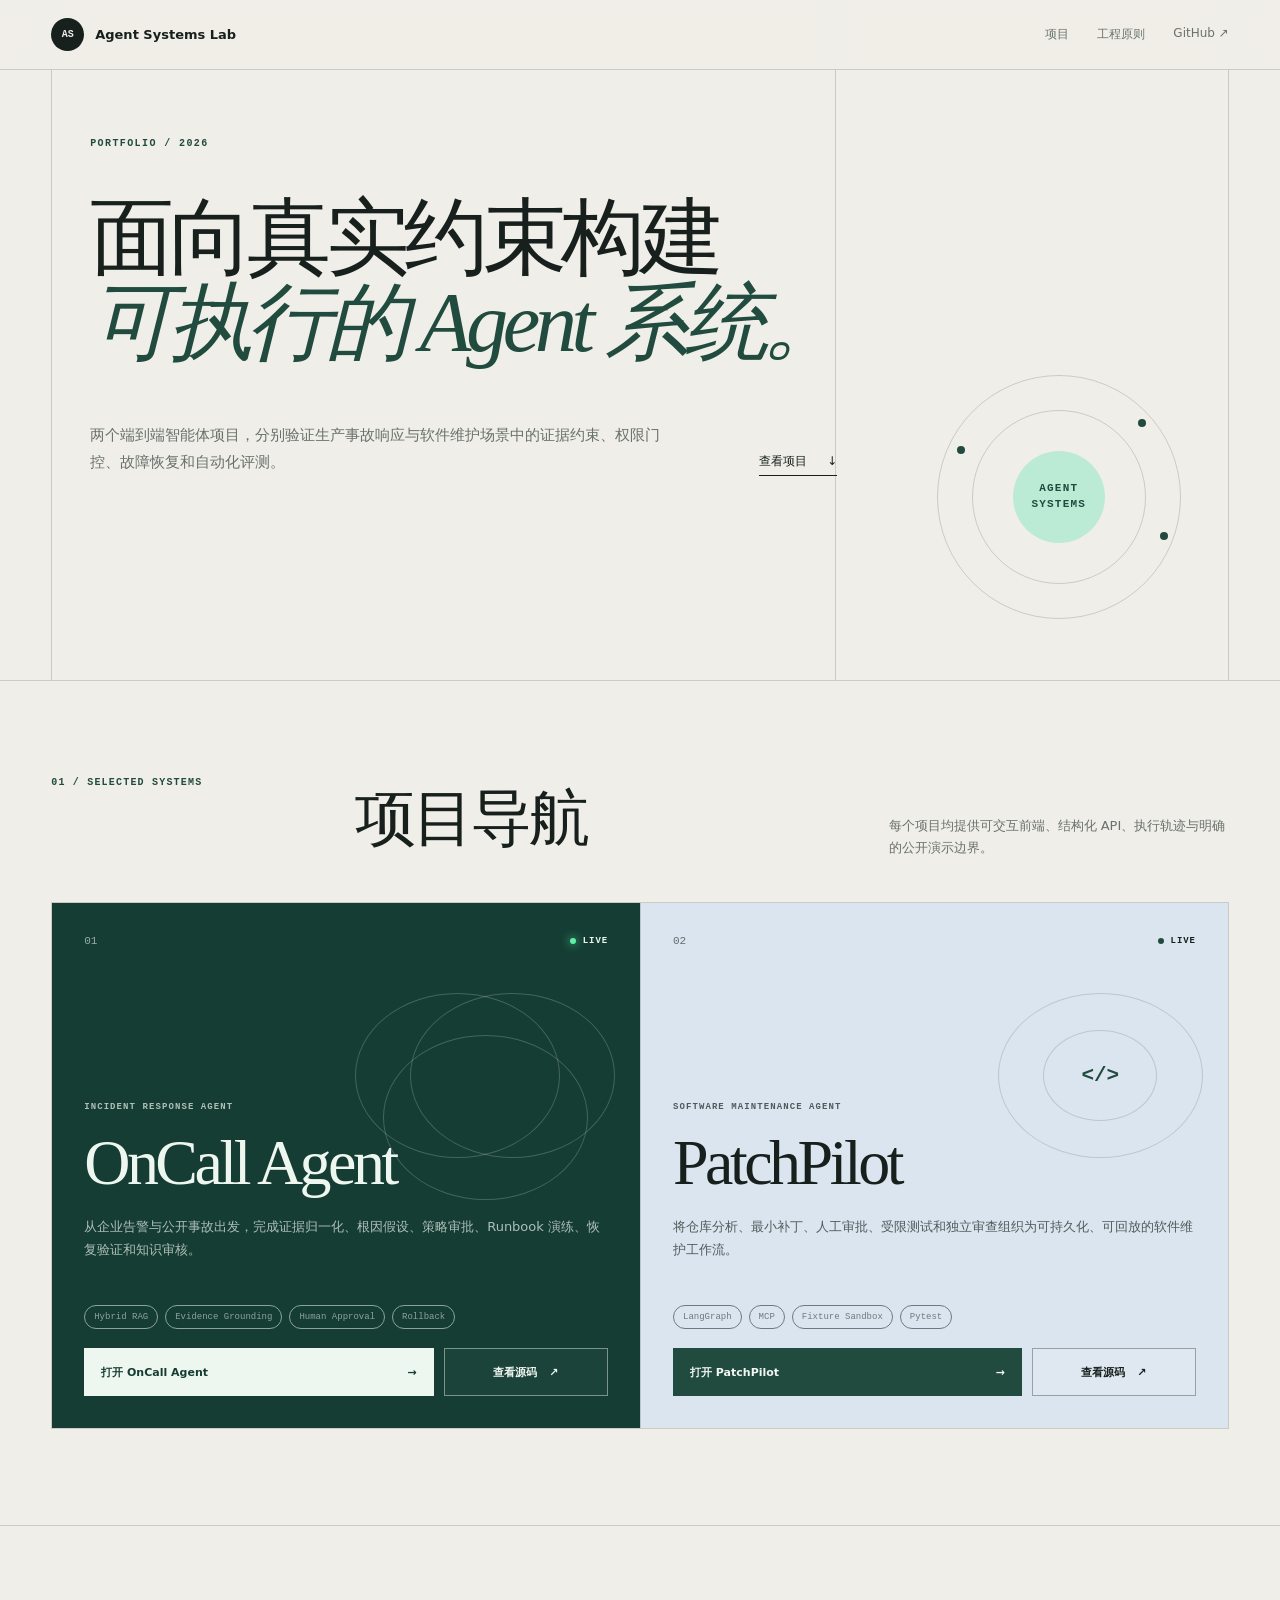
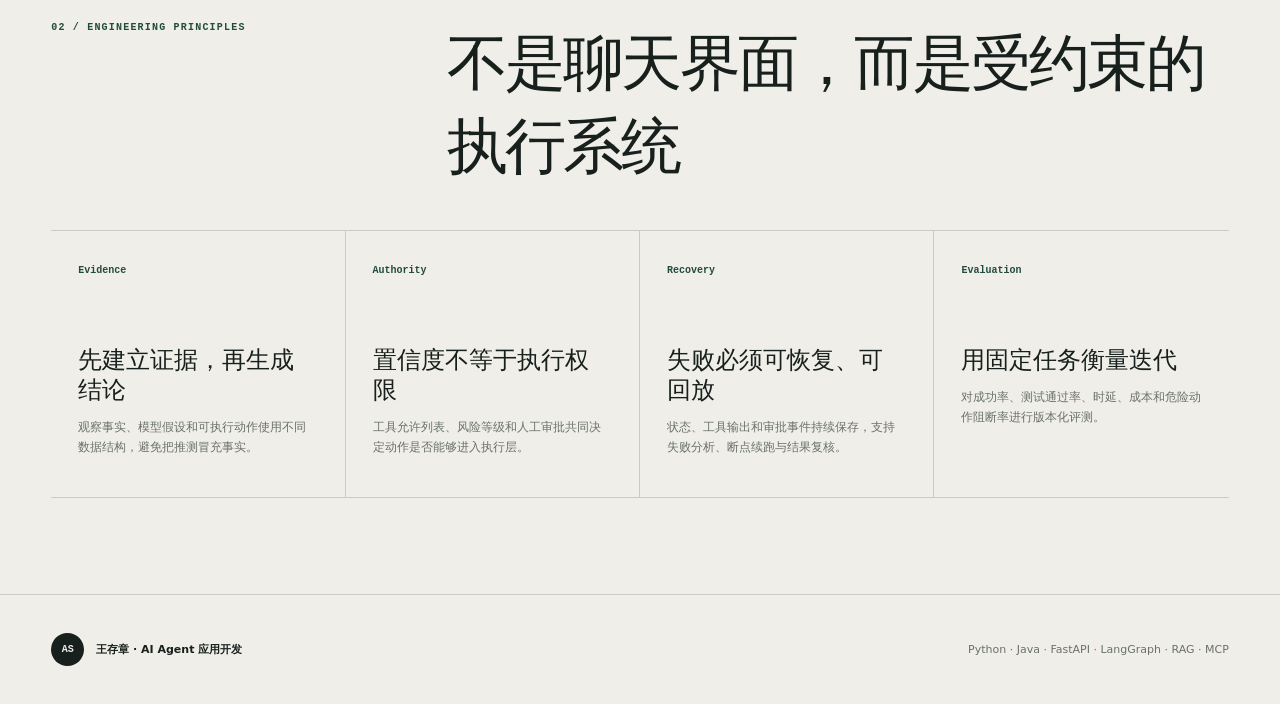
==== index.html @ 778031bb "Strengthen portfolio project actions" ====
<!doctype html>
<html lang="zh-CN">
  <head>
    <meta charset="utf-8" />
    <meta name="viewport" content="width=device-width, initial-scale=1" />
    <meta name="theme-color" content="#f1efe9" />
    <meta name="description" content="Agent Systems Lab：OnCall Agent 与 PatchPilot 的统一项目入口。" />
    <title>Agent Systems Lab｜王存章</title>
    <link rel="icon" href="./favicon.svg" type="image/svg+xml" />
    <link rel="stylesheet" href="./styles.css" />
    <script src="./config.js"></script>
    <script src="./app.js" defer></script>
  </head>
  <body>
    <header>
      <a class="brand" href="#top"><span>AS</span><b>Agent Systems Lab</b></a>
      <nav><a href="#projects">项目</a><a href="#principles">工程原则</a><a data-link="github">GitHub ↗</a></nav>
    </header>

    <main id="top">
      <section class="hero">
        <div class="hero-index">PORTFOLIO / 2026</div>
        <h1>面向真实约束构建<br /><em>可执行的 Agent 系统。</em></h1>
        <div class="hero-bottom">
          <p>两个端到端智能体项目，分别验证生产事故响应与软件维护场景中的证据约束、权限门控、故障恢复和自动化评测。</p>
          <a href="#projects">查看项目 <span>↓</span></a>
        </div>
        <div class="orbit" aria-hidden="true"><i></i><i></i><i></i><span>AGENT<br />SYSTEMS</span></div>
      </section>

      <section class="projects" id="projects">
        <div class="section-head"><span>01 / SELECTED SYSTEMS</span><h2>项目导航</h2><p>每个项目均提供可交互前端、结构化 API、执行轨迹与明确的公开演示边界。</p></div>
        <div class="project-grid">
          <article class="project-card oncall">
            <div class="card-top"><span class="number">01</span><span class="availability"><i></i> LIVE</span></div>
            <div class="project-symbol"><span></span><span></span><span></span></div>
            <div class="card-copy"><small>INCIDENT RESPONSE AGENT</small><h3>OnCall Agent</h3><p>从企业告警与公开事故出发，完成证据归一化、根因假设、策略审批、Runbook 演练、恢复验证和知识审核。</p></div>
            <ul><li>Hybrid RAG</li><li>Evidence Grounding</li><li>Human Approval</li><li>Rollback</li></ul>
            <div class="card-actions"><a class="launch" data-link="oncall">打开 OnCall Agent <span>→</span></a><a class="source-link" data-link="oncallRepo">查看源码 <span>↗</span></a></div>
          </article>

          <article class="project-card patchpilot">
            <div class="card-top"><span class="number">02</span><span class="availability"><i></i> LIVE</span></div>
            <div class="project-symbol code"><span>&lt;/&gt;</span></div>
            <div class="card-copy"><small>SOFTWARE MAINTENANCE AGENT</small><h3>PatchPilot</h3><p>将仓库分析、最小补丁、人工审批、受限测试和独立审查组织为可持久化、可回放的软件维护工作流。</p></div>
            <ul><li>LangGraph</li><li>MCP</li><li>Fixture Sandbox</li><li>Pytest</li></ul>
            <div class="card-actions"><a class="launch" data-link="patchpilot">打开 PatchPilot <span>→</span></a><a class="source-link" data-link="patchpilotRepo">查看源码 <span>↗</span></a></div>
          </article>
        </div>
      </section>

      <section class="principles" id="principles">
        <div class="section-head"><span>02 / ENGINEERING PRINCIPLES</span><h2>不是聊天界面，而是受约束的执行系统</h2></div>
        <div class="principle-grid">
          <article><b>Evidence</b><h3>先建立证据，再生成结论</h3><p>观察事实、模型假设和可执行动作使用不同数据结构，避免把推测冒充事实。</p></article>
          <article><b>Authority</b><h3>置信度不等于执行权限</h3><p>工具允许列表、风险等级和人工审批共同决定动作是否能够进入执行层。</p></article>
          <article><b>Recovery</b><h3>失败必须可恢复、可回放</h3><p>状态、工具输出和审批事件持续保存，支持失败分析、断点续跑与结果复核。</p></article>
          <article><b>Evaluation</b><h3>用固定任务衡量迭代</h3><p>对成功率、测试通过率、时延、成本和危险动作阻断率进行版本化评测。</p></article>
        </div>
      </section>
    </main>

    <footer><div><span class="footer-mark">AS</span><b>王存章 · AI Agent 应用开发</b></div><p>Python · Java · FastAPI · LangGraph · RAG · MCP</p></footer>
  </body>
</html>
---- styles.css ----
:root {
  --paper: #f0eee8;
  --ink: #17201d;
  --muted: #69716d;
  --line: rgba(23, 32, 29, .17);
  --green: #214b3e;
  --mint: #bcebd5;
  --blue: #cadcf6;
  font-family: Inter, ui-sans-serif, system-ui, -apple-system, "Segoe UI", sans-serif;
  color: var(--ink);
  background: var(--paper);
}

* { box-sizing: border-box; }
html { scroll-behavior: smooth; }
body { margin: 0; min-width: 320px; overflow-x: hidden; background: var(--paper); }
a { color: inherit; text-decoration: none; }

header { position: fixed; z-index: 30; top: 0; left: 0; right: 0; height: 70px; display: flex; align-items: center; justify-content: space-between; padding: 0 max(4vw, 24px); border-bottom: 1px solid var(--line); background: rgba(240, 238, 232, .87); backdrop-filter: blur(16px); }
.brand { display: flex; align-items: center; gap: 11px; font-size: 13px; }
.brand > span, .footer-mark { display: grid; place-content: center; width: 33px; height: 33px; border-radius: 50%; background: var(--ink); color: var(--paper); font: 700 10px ui-monospace, monospace; }
nav { display: flex; gap: 28px; color: var(--muted); font-size: 12px; }
nav a:hover { color: var(--ink); }

.hero { position: relative; width: min(1300px, 92vw); min-height: 760px; margin: 0 auto; padding: 170px 0 90px; border-inline: 1px solid var(--line); }
.hero::before { content: ""; position: absolute; inset: 0 33.333% auto 0; height: 100%; border-right: 1px solid var(--line); pointer-events: none; }
.hero-index { position: relative; z-index: 2; padding-left: 38px; color: var(--green); font: 650 10px ui-monospace, monospace; letter-spacing: .14em; }
h1 { position: relative; z-index: 2; max-width: 980px; margin: 62px 0 85px; padding: 0 38px; font-family: Georgia, "Times New Roman", serif; font-size: clamp(55px, 7.8vw, 112px); font-weight: 400; line-height: .98; letter-spacing: -.065em; }
h1 em { color: var(--green); font-style: italic; }
.hero-bottom { position: relative; z-index: 2; width: 66.666%; display: flex; align-items: end; justify-content: space-between; gap: 40px; padding: 0 38px; }
.hero-bottom p { max-width: 590px; margin: 0; color: var(--muted); font-size: 15px; line-height: 1.8; }
.hero-bottom a { white-space: nowrap; padding-bottom: 5px; border-bottom: 1px solid var(--ink); font-size: 12px; }
.hero-bottom a span { margin-left: 16px; }
.orbit { position: absolute; right: 4%; bottom: 9%; width: min(25vw, 290px); aspect-ratio: 1; border: 1px solid var(--line); border-radius: 50%; display: grid; place-content: center; color: var(--green); text-align: center; font: 700 11px/1.4 ui-monospace, monospace; letter-spacing: .11em; }
.orbit::before, .orbit::after { content: ""; position: absolute; border: 1px solid var(--line); border-radius: 50%; }
.orbit::before { inset: 14%; }
.orbit::after { inset: 31%; background: var(--mint); border: 0; }
.orbit span { position: relative; z-index: 2; }
.orbit i { position: absolute; z-index: 3; width: 8px; height: 8px; border-radius: 50%; background: var(--green); }
.orbit i:nth-child(1) { left: 8%; top: 29%; }
.orbit i:nth-child(2) { right: 14%; top: 18%; }
.orbit i:nth-child(3) { right: 5%; bottom: 32%; }

.projects, .principles { padding: 120px max(4vw, 24px); border-top: 1px solid var(--line); }
.section-head { display: grid; grid-template-columns: 1fr 1.3fr .9fr; gap: 40px; align-items: end; max-width: 1400px; margin: 0 auto 55px; }
.section-head.visible { opacity: 1; transform: none; }
.section-head > span { align-self: start; color: var(--green); font: 650 10px ui-monospace, monospace; letter-spacing: .12em; }
.section-head h2 { margin: 0; font-family: Georgia, serif; font-size: clamp(36px, 4.8vw, 66px); font-weight: 400; letter-spacing: -.045em; }
.section-head p { margin: 0; color: var(--muted); font-size: 13px; line-height: 1.75; }
.project-grid { max-width: 1400px; margin: auto; display: grid; grid-template-columns: 1fr 1fr; border: 1px solid var(--line); }
.project-card { position: relative; min-height: 650px; display: flex; flex-direction: column; padding: 32px; overflow: hidden; }
.project-card.visible { opacity: 1; transform: none; }
.project-card + .project-card { border-left: 1px solid var(--line); }
.project-card.oncall { background: #153d33; color: #eef6f0; }
.project-card.patchpilot { background: #dbe5ef; }
.card-top { display: flex; justify-content: space-between; align-items: center; }
.number { font: 11px ui-monospace, monospace; opacity: .6; }
.availability { display: flex; align-items: center; gap: 7px; font: 650 9px ui-monospace, monospace; letter-spacing: .1em; }
.availability i { width: 6px; height: 6px; border-radius: 50%; background: #5ff0a8; box-shadow: 0 0 10px #5ff0a8; }
.patchpilot .availability i { background: var(--green); box-shadow: none; }
.project-symbol { position: absolute; top: 110px; right: 25px; width: 235px; height: 190px; }
.project-symbol > span:not(:only-child) { position: absolute; inset: 0; border: 1px solid rgba(255,255,255,.2); border-radius: 50%; }
.project-symbol > span:nth-child(2) { transform: translateX(-55px); }
.project-symbol > span:nth-child(3) { transform: translate(-27px, 42px); }
.project-symbol.code { display: grid; place-content: center; border: 1px solid rgba(23,32,29,.15); border-radius: 50%; }
.project-symbol.code::after { content: ""; position: absolute; inset: 22%; border: 1px solid rgba(23,32,29,.15); border-radius: 50%; }
.project-symbol.code span { position: relative; z-index: 2; color: var(--green); font: 700 21px ui-monospace, monospace; }
.card-copy { position: relative; z-index: 2; max-width: 520px; margin-top: auto; }
.card-copy small { font: 650 9px ui-monospace, monospace; letter-spacing: .12em; opacity: .7; }
.card-copy h3 { margin: 13px 0 16px; font-family: Georgia, serif; font-size: clamp(42px, 5vw, 68px); font-weight: 400; letter-spacing: -.055em; }
.card-copy p { min-height: 70px; margin: 0; font-size: 13px; line-height: 1.75; opacity: .7; }
.project-card ul { position: relative; z-index: 2; display: flex; flex-wrap: wrap; gap: 7px; padding: 25px 0; margin: 0; list-style: none; }
.project-card li { padding: 6px 9px; border: 1px solid currentColor; border-radius: 20px; font: 9px ui-monospace, monospace; opacity: .55; }
.card-actions { position: relative; z-index: 2; display: grid; grid-template-columns: minmax(0, 1.7fr) minmax(118px, .8fr); gap: 10px; }
.card-actions a { min-height: 48px; display: flex; align-items: center; justify-content: center; gap: 12px; padding: 0 16px; border: 1px solid currentColor; font-size: 11px; font-weight: 700; cursor: pointer; transition: transform .18s ease, background-color .18s ease, border-color .18s ease; }
.card-actions a:hover { transform: translateY(-2px); }
.card-actions .launch { justify-content: space-between; }
.oncall .card-actions .launch { color: #153d33; border-color: #eef6f0; background: #eef6f0; }
.oncall .card-actions .source-link { color: #eef6f0; border-color: rgba(238, 246, 240, .45); background: rgba(255, 255, 255, .03); }
.patchpilot .card-actions .launch { color: #f3f7f4; border-color: var(--green); background: var(--green); }
.patchpilot .card-actions .source-link { color: var(--ink); border-color: rgba(23, 32, 29, .36); background: rgba(255, 255, 255, .12); }
.card-actions a.disabled { cursor: not-allowed; opacity: .38; pointer-events: none; }

.principles { padding-bottom: 150px; }
.principles .section-head { grid-template-columns: 1fr 2.2fr; }
.principle-grid { max-width: 1400px; margin: auto; display: grid; grid-template-columns: repeat(4, 1fr); border-block: 1px solid var(--line); }
.principle-grid article { min-height: 310px; padding: 27px; border-right: 1px solid var(--line); }
.principle-grid article.visible { opacity: 1; transform: none; }
.principle-grid article:last-child { border: 0; }
.principle-grid b { color: var(--green); font: 650 10px ui-monospace, monospace; }
.principle-grid h3 { margin: 105px 0 12px; font-family: Georgia, serif; font-size: 24px; font-weight: 400; line-height: 1.25; }
.principle-grid p { color: var(--muted); font-size: 12px; line-height: 1.7; }
footer { min-height: 110px; display: flex; align-items: center; justify-content: space-between; padding: 0 max(4vw, 24px); border-top: 1px solid var(--line); color: var(--muted); font-size: 11px; }
footer > div { display: flex; align-items: center; gap: 12px; color: var(--ink); }

@media (max-width: 900px) {
  .hero { min-height: 700px; }
  .hero::before { right: 0; }
  .hero-bottom { width: 70%; }
  .orbit { opacity: .7; }
  .section-head { grid-template-columns: 1fr; align-items: start; }
  .project-grid { grid-template-columns: 1fr; }
  .project-card + .project-card { border-left: 0; border-top: 1px solid var(--line); }
  .principles .section-head { grid-template-columns: 1fr; }
  .principle-grid { grid-template-columns: 1fr 1fr; }
  .principle-grid article:nth-child(2) { border-right: 0; }
}

@media (max-width: 560px) {
  header { padding-inline: 16px; }
  nav a:not(:last-child) { display: none; }
  .hero { width: 94vw; min-height: 720px; padding-top: 135px; }
  .hero-index, h1 { padding-inline: 18px; }
  h1 { margin-top: 45px; font-size: 52px; }
  .hero-bottom { width: 100%; padding-inline: 18px; flex-direction: column; align-items: start; }
  .orbit { right: 0; bottom: 3%; width: 160px; opacity: .45; }
  .projects, .principles { padding: 80px 16px; }
  .project-card { min-height: 610px; padding: 24px; }
  .project-symbol { width: 170px; height: 140px; top: 100px; }
  .principle-grid { grid-template-columns: 1fr; }
  .principle-grid article { min-height: 230px; border-right: 0; border-bottom: 1px solid var(--line); }
  .principle-grid h3 { margin-top: 55px; }
  footer { align-items: start; gap: 20px; flex-direction: column; justify-content: center; }
}

/* Layout refinement: keep the editorial character while reducing oversized
   empty zones and making the two projects scannable within one viewport. */
.hero {
  min-height: 680px;
  padding-block: 138px 68px;
}
h1 {
  max-width: 1080px;
  margin-block: 46px 56px;
  font-size: clamp(54px, 6.6vw, 96px);
  line-height: 1.01;
}
.hero-bottom { width: 70%; }
.orbit { width: min(21vw, 244px); }
.projects,
.principles { padding-block: 96px; }
.section-head { grid-template-columns: .72fr 1.35fr .93fr; margin-bottom: 42px; }
.project-card { min-height: 525px; }
.project-card ul { padding-block: 19px; }
.project-symbol { top: 90px; width: 205px; height: 165px; }
.principle-grid article { min-height: 260px; }
.principle-grid h3 { margin-top: 68px; }

@media (max-width: 900px) {
  .section-head { grid-template-columns: 1fr; gap: 18px; }
  .section-head p { max-width: 620px; }
}

@media (max-width: 560px) {
  .hero { min-height: 630px; padding-block: 118px 54px; }
  h1 { margin-block: 34px 42px; font-size: 46px; line-height: 1.04; }
  .hero-bottom { gap: 22px; }
  .orbit { width: 132px; }
  .projects,
  .principles { padding-block: 64px; }
  .section-head { margin-bottom: 30px; }
  .project-card { min-height: 500px; }
  .project-symbol { top: 76px; width: 150px; height: 122px; }
  .card-actions { grid-template-columns: 1fr; }
  .card-actions a { width: 100%; min-height: 46px; }
  .principle-grid article { min-height: 205px; }
  .principle-grid h3 { margin-top: 38px; }
}
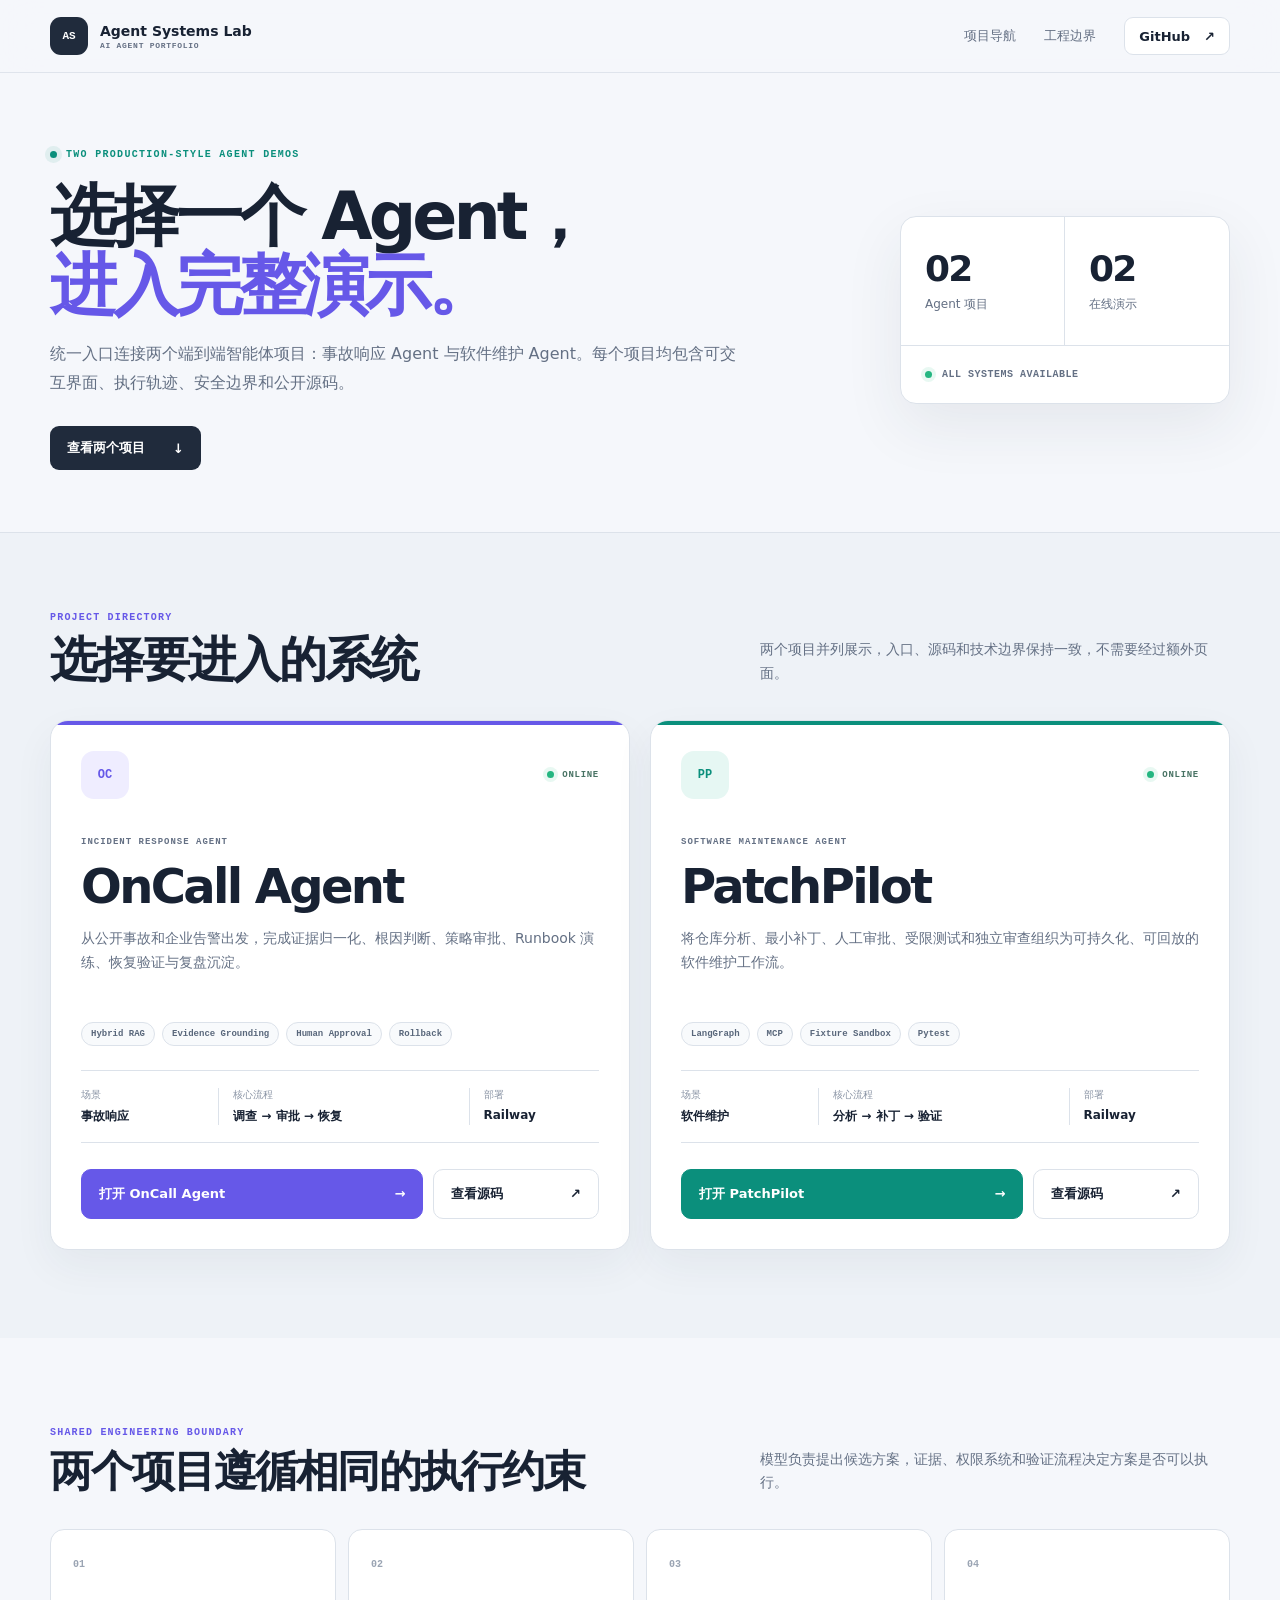
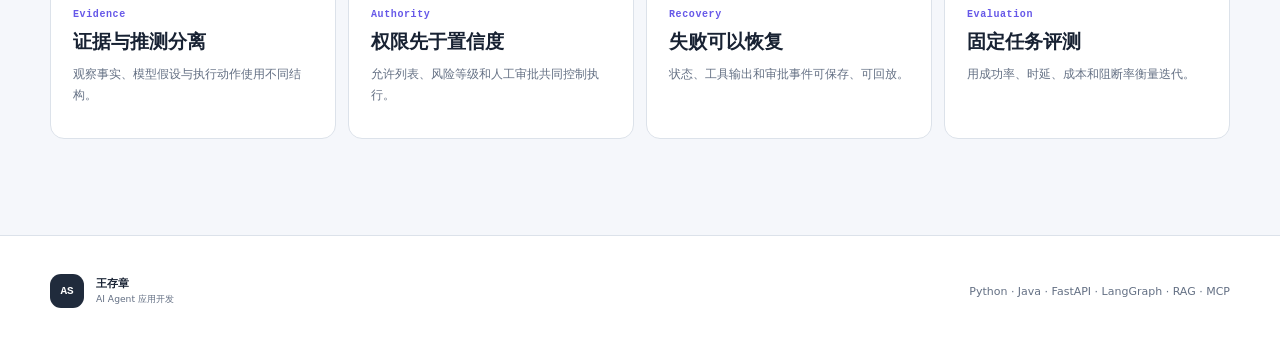
==== commit 628a610b: "Redesign portfolio as unified Agent directory" ====
--- a/index.html
+++ b/index.html
@@ -3,63 +3,120 @@
   <head>
     <meta charset="utf-8" />
     <meta name="viewport" content="width=device-width, initial-scale=1" />
-    <meta name="theme-color" content="#f1efe9" />
+    <meta name="theme-color" content="#f5f7fb" />
     <meta name="description" content="Agent Systems Lab：OnCall Agent 与 PatchPilot 的统一项目入口。" />
     <title>Agent Systems Lab｜王存章</title>
     <link rel="icon" href="./favicon.svg" type="image/svg+xml" />
-    <link rel="stylesheet" href="./styles.css" />
+    <link rel="stylesheet" href="./styles.css?v=4" />
     <script src="./config.js"></script>
     <script src="./app.js" defer></script>
   </head>
   <body>
-    <header>
-      <a class="brand" href="#top"><span>AS</span><b>Agent Systems Lab</b></a>
-      <nav><a href="#projects">项目</a><a href="#principles">工程原则</a><a data-link="github">GitHub ↗</a></nav>
+    <header class="site-header">
+      <div class="page-shell nav-shell">
+        <a class="brand" href="#top"><span>AS</span><div><b>Agent Systems Lab</b><small>AI AGENT PORTFOLIO</small></div></a>
+        <nav><a href="#projects">项目导航</a><a href="#principles">工程边界</a><a class="github-link" data-link="github">GitHub <span>↗</span></a></nav>
+      </div>
     </header>
 
     <main id="top">
-      <section class="hero">
-        <div class="hero-index">PORTFOLIO / 2026</div>
-        <h1>面向真实约束构建<br /><em>可执行的 Agent 系统。</em></h1>
-        <div class="hero-bottom">
-          <p>两个端到端智能体项目，分别验证生产事故响应与软件维护场景中的证据约束、权限门控、故障恢复和自动化评测。</p>
-          <a href="#projects">查看项目 <span>↓</span></a>
+      <section class="hero page-shell">
+        <div class="hero-copy">
+          <div class="eyebrow"><i></i> TWO PRODUCTION-STYLE AGENT DEMOS</div>
+          <h1>选择一个 Agent，<br /><em>进入完整演示。</em></h1>
+          <p>统一入口连接两个端到端智能体项目：事故响应 Agent 与软件维护 Agent。每个项目均包含可交互界面、执行轨迹、安全边界和公开源码。</p>
+          <a class="hero-link" href="#projects">查看两个项目 <span>↓</span></a>
         </div>
-        <div class="orbit" aria-hidden="true"><i></i><i></i><i></i><span>AGENT<br />SYSTEMS</span></div>
+        <aside class="hero-summary" aria-label="项目概览">
+          <div><strong>02</strong><span>Agent 项目</span></div>
+          <div><strong>02</strong><span>在线演示</span></div>
+          <div class="summary-wide"><i></i><span>All systems available</span></div>
+        </aside>
       </section>
 
       <section class="projects" id="projects">
-        <div class="section-head"><span>01 / SELECTED SYSTEMS</span><h2>项目导航</h2><p>每个项目均提供可交互前端、结构化 API、执行轨迹与明确的公开演示边界。</p></div>
-        <div class="project-grid">
-          <article class="project-card oncall">
-            <div class="card-top"><span class="number">01</span><span class="availability"><i></i> LIVE</span></div>
-            <div class="project-symbol"><span></span><span></span><span></span></div>
-            <div class="card-copy"><small>INCIDENT RESPONSE AGENT</small><h3>OnCall Agent</h3><p>从企业告警与公开事故出发，完成证据归一化、根因假设、策略审批、Runbook 演练、恢复验证和知识审核。</p></div>
-            <ul><li>Hybrid RAG</li><li>Evidence Grounding</li><li>Human Approval</li><li>Rollback</li></ul>
-            <div class="card-actions"><a class="launch" data-link="oncall">打开 OnCall Agent <span>→</span></a><a class="source-link" data-link="oncallRepo">查看源码 <span>↗</span></a></div>
-          </article>
+        <div class="page-shell">
+          <div class="section-head">
+            <div><span>PROJECT DIRECTORY</span><h2>选择要进入的系统</h2></div>
+            <p>两个项目并列展示，入口、源码和技术边界保持一致，不需要经过额外页面。</p>
+          </div>
 
-          <article class="project-card patchpilot">
-            <div class="card-top"><span class="number">02</span><span class="availability"><i></i> LIVE</span></div>
-            <div class="project-symbol code"><span>&lt;/&gt;</span></div>
-            <div class="card-copy"><small>SOFTWARE MAINTENANCE AGENT</small><h3>PatchPilot</h3><p>将仓库分析、最小补丁、人工审批、受限测试和独立审查组织为可持久化、可回放的软件维护工作流。</p></div>
-            <ul><li>LangGraph</li><li>MCP</li><li>Fixture Sandbox</li><li>Pytest</li></ul>
-            <div class="card-actions"><a class="launch" data-link="patchpilot">打开 PatchPilot <span>→</span></a><a class="source-link" data-link="patchpilotRepo">查看源码 <span>↗</span></a></div>
-          </article>
+          <div class="project-grid">
+            <article class="project-card oncall">
+              <div class="card-accent"></div>
+              <div class="card-top">
+                <span class="project-icon">OC</span>
+                <span class="availability"><i></i> ONLINE</span>
+              </div>
+              <div class="card-copy">
+                <small>INCIDENT RESPONSE AGENT</small>
+                <h3>OnCall Agent</h3>
+                <p>从公开事故和企业告警出发，完成证据归一化、根因判断、策略审批、Runbook 演练、恢复验证与复盘沉淀。</p>
+              </div>
+              <div class="capability-list">
+                <span>Hybrid RAG</span><span>Evidence Grounding</span><span>Human Approval</span><span>Rollback</span>
+              </div>
+              <dl class="project-facts">
+                <div><dt>场景</dt><dd>事故响应</dd></div>
+                <div><dt>核心流程</dt><dd>调查 → 审批 → 恢复</dd></div>
+                <div><dt>部署</dt><dd>Railway</dd></div>
+              </dl>
+              <div class="card-actions">
+                <a class="launch" data-link="oncall"><span>打开 OnCall Agent</span><b>→</b></a>
+                <a class="source-link" data-link="oncallRepo"><span>查看源码</span><b>↗</b></a>
+              </div>
+            </article>
+
+            <article class="project-card patchpilot">
+              <div class="card-accent"></div>
+              <div class="card-top">
+                <span class="project-icon">PP</span>
+                <span class="availability"><i></i> ONLINE</span>
+              </div>
+              <div class="card-copy">
+                <small>SOFTWARE MAINTENANCE AGENT</small>
+                <h3>PatchPilot</h3>
+                <p>将仓库分析、最小补丁、人工审批、受限测试和独立审查组织为可持久化、可回放的软件维护工作流。</p>
+              </div>
+              <div class="capability-list">
+                <span>LangGraph</span><span>MCP</span><span>Fixture Sandbox</span><span>Pytest</span>
+              </div>
+              <dl class="project-facts">
+                <div><dt>场景</dt><dd>软件维护</dd></div>
+                <div><dt>核心流程</dt><dd>分析 → 补丁 → 验证</dd></div>
+                <div><dt>部署</dt><dd>Railway</dd></div>
+              </dl>
+              <div class="card-actions">
+                <a class="launch" data-link="patchpilot"><span>打开 PatchPilot</span><b>→</b></a>
+                <a class="source-link" data-link="patchpilotRepo"><span>查看源码</span><b>↗</b></a>
+              </div>
+            </article>
+          </div>
         </div>
       </section>
 
       <section class="principles" id="principles">
-        <div class="section-head"><span>02 / ENGINEERING PRINCIPLES</span><h2>不是聊天界面，而是受约束的执行系统</h2></div>
-        <div class="principle-grid">
-          <article><b>Evidence</b><h3>先建立证据，再生成结论</h3><p>观察事实、模型假设和可执行动作使用不同数据结构，避免把推测冒充事实。</p></article>
-          <article><b>Authority</b><h3>置信度不等于执行权限</h3><p>工具允许列表、风险等级和人工审批共同决定动作是否能够进入执行层。</p></article>
-          <article><b>Recovery</b><h3>失败必须可恢复、可回放</h3><p>状态、工具输出和审批事件持续保存，支持失败分析、断点续跑与结果复核。</p></article>
-          <article><b>Evaluation</b><h3>用固定任务衡量迭代</h3><p>对成功率、测试通过率、时延、成本和危险动作阻断率进行版本化评测。</p></article>
+        <div class="page-shell">
+          <div class="section-head compact">
+            <div><span>SHARED ENGINEERING BOUNDARY</span><h2>两个项目遵循相同的执行约束</h2></div>
+            <p>模型负责提出候选方案，证据、权限系统和验证流程决定方案是否可以执行。</p>
+          </div>
+          <div class="principle-grid">
+            <article><span>01</span><b>Evidence</b><h3>证据与推测分离</h3><p>观察事实、模型假设与执行动作使用不同结构。</p></article>
+            <article><span>02</span><b>Authority</b><h3>权限先于置信度</h3><p>允许列表、风险等级和人工审批共同控制执行。</p></article>
+            <article><span>03</span><b>Recovery</b><h3>失败可以恢复</h3><p>状态、工具输出和审批事件可保存、可回放。</p></article>
+            <article><span>04</span><b>Evaluation</b><h3>固定任务评测</h3><p>用成功率、时延、成本和阻断率衡量迭代。</p></article>
+          </div>
         </div>
       </section>
     </main>
 
-    <footer><div><span class="footer-mark">AS</span><b>王存章 · AI Agent 应用开发</b></div><p>Python · Java · FastAPI · LangGraph · RAG · MCP</p></footer>
+    <footer>
+      <div class="page-shell footer-inner">
+        <div class="footer-brand"><span>AS</span><p><b>王存章</b><small>AI Agent 应用开发</small></p></div>
+        <p>Python · Java · FastAPI · LangGraph · RAG · MCP</p>
+      </div>
+    </footer>
   </body>
 </html>
+
--- a/styles.css
+++ b/styles.css
@@ -1,168 +1,145 @@
 :root {
-  --paper: #f0eee8;
-  --ink: #17201d;
-  --muted: #69716d;
-  --line: rgba(23, 32, 29, .17);
-  --green: #214b3e;
-  --mint: #bcebd5;
-  --blue: #cadcf6;
-  font-family: Inter, ui-sans-serif, system-ui, -apple-system, "Segoe UI", sans-serif;
+  --bg: #f5f7fb;
+  --surface: #ffffff;
+  --surface-soft: #eef2f7;
+  --ink: #182233;
+  --muted: #647084;
+  --line: #dce2ea;
+  --dark: #202b3c;
+  --oncall: #6658e8;
+  --oncall-soft: #efedff;
+  --patch: #0b8f7c;
+  --patch-soft: #e6f7f3;
+  font-family: Inter, ui-sans-serif, system-ui, -apple-system, "Segoe UI", "PingFang SC", "Microsoft YaHei", sans-serif;
   color: var(--ink);
-  background: var(--paper);
+  background: var(--bg);
 }
 
 * { box-sizing: border-box; }
 html { scroll-behavior: smooth; }
-body { margin: 0; min-width: 320px; overflow-x: hidden; background: var(--paper); }
+body { min-width: 320px; margin: 0; overflow-x: hidden; background: var(--bg); }
 a { color: inherit; text-decoration: none; }
+.page-shell { width: min(1180px, calc(100% - 48px)); margin-inline: auto; }
 
-header { position: fixed; z-index: 30; top: 0; left: 0; right: 0; height: 70px; display: flex; align-items: center; justify-content: space-between; padding: 0 max(4vw, 24px); border-bottom: 1px solid var(--line); background: rgba(240, 238, 232, .87); backdrop-filter: blur(16px); }
-.brand { display: flex; align-items: center; gap: 11px; font-size: 13px; }
-.brand > span, .footer-mark { display: grid; place-content: center; width: 33px; height: 33px; border-radius: 50%; background: var(--ink); color: var(--paper); font: 700 10px ui-monospace, monospace; }
-nav { display: flex; gap: 28px; color: var(--muted); font-size: 12px; }
+.site-header { position: sticky; z-index: 30; top: 0; border-bottom: 1px solid rgba(220, 226, 234, .9); background: rgba(245, 247, 251, .9); backdrop-filter: blur(18px); }
+.nav-shell { min-height: 72px; display: flex; align-items: center; justify-content: space-between; gap: 30px; }
+.brand { display: flex; align-items: center; gap: 12px; }
+.brand > span, .footer-brand > span { width: 38px; height: 38px; display: grid; place-items: center; border-radius: 11px; color: white; background: var(--dark); font: 750 11px ui-monospace, monospace; }
+.brand div { display: grid; gap: 2px; }
+.brand b { font-size: 14px; }
+.brand small { color: var(--muted); font: 650 8px ui-monospace, monospace; letter-spacing: .09em; }
+nav { display: flex; align-items: center; gap: 28px; color: var(--muted); font-size: 13px; }
 nav a:hover { color: var(--ink); }
+.github-link { min-height: 38px; display: flex; align-items: center; gap: 14px; padding: 0 14px; border: 1px solid var(--line); border-radius: 9px; color: var(--ink); background: var(--surface); font-weight: 700; }
 
-.hero { position: relative; width: min(1300px, 92vw); min-height: 760px; margin: 0 auto; padding: 170px 0 90px; border-inline: 1px solid var(--line); }
-.hero::before { content: ""; position: absolute; inset: 0 33.333% auto 0; height: 100%; border-right: 1px solid var(--line); pointer-events: none; }
-.hero-index { position: relative; z-index: 2; padding-left: 38px; color: var(--green); font: 650 10px ui-monospace, monospace; letter-spacing: .14em; }
-h1 { position: relative; z-index: 2; max-width: 980px; margin: 62px 0 85px; padding: 0 38px; font-family: Georgia, "Times New Roman", serif; font-size: clamp(55px, 7.8vw, 112px); font-weight: 400; line-height: .98; letter-spacing: -.065em; }
-h1 em { color: var(--green); font-style: italic; }
-.hero-bottom { position: relative; z-index: 2; width: 66.666%; display: flex; align-items: end; justify-content: space-between; gap: 40px; padding: 0 38px; }
-.hero-bottom p { max-width: 590px; margin: 0; color: var(--muted); font-size: 15px; line-height: 1.8; }
-.hero-bottom a { white-space: nowrap; padding-bottom: 5px; border-bottom: 1px solid var(--ink); font-size: 12px; }
-.hero-bottom a span { margin-left: 16px; }
-.orbit { position: absolute; right: 4%; bottom: 9%; width: min(25vw, 290px); aspect-ratio: 1; border: 1px solid var(--line); border-radius: 50%; display: grid; place-content: center; color: var(--green); text-align: center; font: 700 11px/1.4 ui-monospace, monospace; letter-spacing: .11em; }
-.orbit::before, .orbit::after { content: ""; position: absolute; border: 1px solid var(--line); border-radius: 50%; }
-.orbit::before { inset: 14%; }
-.orbit::after { inset: 31%; background: var(--mint); border: 0; }
-.orbit span { position: relative; z-index: 2; }
-.orbit i { position: absolute; z-index: 3; width: 8px; height: 8px; border-radius: 50%; background: var(--green); }
-.orbit i:nth-child(1) { left: 8%; top: 29%; }
-.orbit i:nth-child(2) { right: 14%; top: 18%; }
-.orbit i:nth-child(3) { right: 5%; bottom: 32%; }
+.hero { min-height: 430px; display: grid; grid-template-columns: minmax(0, 1fr) 330px; gap: 80px; align-items: center; padding-block: 76px 62px; }
+.eyebrow { display: flex; align-items: center; gap: 9px; color: var(--patch); font: 750 10px ui-monospace, monospace; letter-spacing: .13em; }
+.eyebrow i { width: 7px; height: 7px; border-radius: 50%; background: var(--patch); box-shadow: 0 0 0 5px rgba(11, 143, 124, .09); }
+h1 { max-width: 760px; margin: 22px 0 20px; font-size: clamp(48px, 5.2vw, 72px); line-height: 1.04; letter-spacing: -.06em; }
+h1 em { color: var(--oncall); font-style: normal; }
+.hero-copy > p { max-width: 700px; margin: 0; color: var(--muted); font-size: 16px; line-height: 1.8; }
+.hero-link { width: fit-content; min-height: 44px; display: flex; align-items: center; gap: 28px; margin-top: 28px; padding: 0 17px; border-radius: 9px; color: white; background: var(--dark); font-size: 13px; font-weight: 750; }
+.hero-summary { display: grid; grid-template-columns: 1fr 1fr; overflow: hidden; border: 1px solid var(--line); border-radius: 16px; background: var(--surface); box-shadow: 0 22px 60px rgba(35, 49, 68, .08); }
+.hero-summary > div { min-height: 128px; display: flex; flex-direction: column; justify-content: center; padding: 24px; border-right: 1px solid var(--line); }
+.hero-summary > div:nth-child(2) { border-right: 0; }
+.hero-summary strong { font-size: 36px; letter-spacing: -.05em; }
+.hero-summary span { margin-top: 7px; color: var(--muted); font-size: 12px; }
+.hero-summary .summary-wide { min-height: 58px; grid-column: 1 / -1; flex-direction: row; align-items: center; justify-content: flex-start; gap: 10px; padding-block: 0; border-top: 1px solid var(--line); border-right: 0; }
+.summary-wide i, .availability i { width: 7px; height: 7px; border-radius: 50%; background: #25b681; box-shadow: 0 0 0 4px rgba(37, 182, 129, .1); }
+.summary-wide span { margin: 0; font: 650 10px ui-monospace, monospace; text-transform: uppercase; letter-spacing: .05em; }
 
-.projects, .principles { padding: 120px max(4vw, 24px); border-top: 1px solid var(--line); }
-.section-head { display: grid; grid-template-columns: 1fr 1.3fr .9fr; gap: 40px; align-items: end; max-width: 1400px; margin: 0 auto 55px; }
-.section-head.visible { opacity: 1; transform: none; }
-.section-head > span { align-self: start; color: var(--green); font: 650 10px ui-monospace, monospace; letter-spacing: .12em; }
-.section-head h2 { margin: 0; font-family: Georgia, serif; font-size: clamp(36px, 4.8vw, 66px); font-weight: 400; letter-spacing: -.045em; }
-.section-head p { margin: 0; color: var(--muted); font-size: 13px; line-height: 1.75; }
-.project-grid { max-width: 1400px; margin: auto; display: grid; grid-template-columns: 1fr 1fr; border: 1px solid var(--line); }
-.project-card { position: relative; min-height: 650px; display: flex; flex-direction: column; padding: 32px; overflow: hidden; }
-.project-card.visible { opacity: 1; transform: none; }
-.project-card + .project-card { border-left: 1px solid var(--line); }
-.project-card.oncall { background: #153d33; color: #eef6f0; }
-.project-card.patchpilot { background: #dbe5ef; }
-.card-top { display: flex; justify-content: space-between; align-items: center; }
-.number { font: 11px ui-monospace, monospace; opacity: .6; }
-.availability { display: flex; align-items: center; gap: 7px; font: 650 9px ui-monospace, monospace; letter-spacing: .1em; }
-.availability i { width: 6px; height: 6px; border-radius: 50%; background: #5ff0a8; box-shadow: 0 0 10px #5ff0a8; }
-.patchpilot .availability i { background: var(--green); box-shadow: none; }
-.project-symbol { position: absolute; top: 110px; right: 25px; width: 235px; height: 190px; }
-.project-symbol > span:not(:only-child) { position: absolute; inset: 0; border: 1px solid rgba(255,255,255,.2); border-radius: 50%; }
-.project-symbol > span:nth-child(2) { transform: translateX(-55px); }
-.project-symbol > span:nth-child(3) { transform: translate(-27px, 42px); }
-.project-symbol.code { display: grid; place-content: center; border: 1px solid rgba(23,32,29,.15); border-radius: 50%; }
-.project-symbol.code::after { content: ""; position: absolute; inset: 22%; border: 1px solid rgba(23,32,29,.15); border-radius: 50%; }
-.project-symbol.code span { position: relative; z-index: 2; color: var(--green); font: 700 21px ui-monospace, monospace; }
-.card-copy { position: relative; z-index: 2; max-width: 520px; margin-top: auto; }
-.card-copy small { font: 650 9px ui-monospace, monospace; letter-spacing: .12em; opacity: .7; }
-.card-copy h3 { margin: 13px 0 16px; font-family: Georgia, serif; font-size: clamp(42px, 5vw, 68px); font-weight: 400; letter-spacing: -.055em; }
-.card-copy p { min-height: 70px; margin: 0; font-size: 13px; line-height: 1.75; opacity: .7; }
-.project-card ul { position: relative; z-index: 2; display: flex; flex-wrap: wrap; gap: 7px; padding: 25px 0; margin: 0; list-style: none; }
-.project-card li { padding: 6px 9px; border: 1px solid currentColor; border-radius: 20px; font: 9px ui-monospace, monospace; opacity: .55; }
-.card-actions { position: relative; z-index: 2; display: grid; grid-template-columns: minmax(0, 1.7fr) minmax(118px, .8fr); gap: 10px; }
-.card-actions a { min-height: 48px; display: flex; align-items: center; justify-content: center; gap: 12px; padding: 0 16px; border: 1px solid currentColor; font-size: 11px; font-weight: 700; cursor: pointer; transition: transform .18s ease, background-color .18s ease, border-color .18s ease; }
-.card-actions a:hover { transform: translateY(-2px); }
-.card-actions .launch { justify-content: space-between; }
-.oncall .card-actions .launch { color: #153d33; border-color: #eef6f0; background: #eef6f0; }
-.oncall .card-actions .source-link { color: #eef6f0; border-color: rgba(238, 246, 240, .45); background: rgba(255, 255, 255, .03); }
-.patchpilot .card-actions .launch { color: #f3f7f4; border-color: var(--green); background: var(--green); }
-.patchpilot .card-actions .source-link { color: var(--ink); border-color: rgba(23, 32, 29, .36); background: rgba(255, 255, 255, .12); }
-.card-actions a.disabled { cursor: not-allowed; opacity: .38; pointer-events: none; }
+.projects { padding-block: 72px 88px; border-top: 1px solid var(--line); background: var(--surface-soft); }
+.section-head { display: flex; align-items: end; justify-content: space-between; gap: 60px; margin-bottom: 34px; }
+.section-head > div > span { color: var(--oncall); font: 750 10px ui-monospace, monospace; letter-spacing: .12em; }
+.section-head h2 { margin: 9px 0 0; font-size: clamp(32px, 3.8vw, 48px); line-height: 1.1; letter-spacing: -.045em; }
+.section-head > p { max-width: 470px; margin: 0; color: var(--muted); font-size: 14px; line-height: 1.7; }
 
-.principles { padding-bottom: 150px; }
-.principles .section-head { grid-template-columns: 1fr 2.2fr; }
-.principle-grid { max-width: 1400px; margin: auto; display: grid; grid-template-columns: repeat(4, 1fr); border-block: 1px solid var(--line); }
-.principle-grid article { min-height: 310px; padding: 27px; border-right: 1px solid var(--line); }
-.principle-grid article.visible { opacity: 1; transform: none; }
-.principle-grid article:last-child { border: 0; }
-.principle-grid b { color: var(--green); font: 650 10px ui-monospace, monospace; }
-.principle-grid h3 { margin: 105px 0 12px; font-family: Georgia, serif; font-size: 24px; font-weight: 400; line-height: 1.25; }
-.principle-grid p { color: var(--muted); font-size: 12px; line-height: 1.7; }
-footer { min-height: 110px; display: flex; align-items: center; justify-content: space-between; padding: 0 max(4vw, 24px); border-top: 1px solid var(--line); color: var(--muted); font-size: 11px; }
-footer > div { display: flex; align-items: center; gap: 12px; color: var(--ink); }
+.project-grid { display: grid; grid-template-columns: repeat(2, minmax(0, 1fr)); gap: 20px; }
+.project-card { position: relative; min-width: 0; min-height: 530px; display: flex; flex-direction: column; padding: 30px; overflow: hidden; border: 1px solid var(--line); border-radius: 18px; background: var(--surface); box-shadow: 0 16px 42px rgba(35, 49, 68, .055); }
+.card-accent { position: absolute; top: 0; left: 0; right: 0; height: 4px; background: var(--oncall); }
+.patchpilot .card-accent { background: var(--patch); }
+.card-top { display: flex; align-items: center; justify-content: space-between; }
+.project-icon { width: 48px; height: 48px; display: grid; place-items: center; border-radius: 13px; color: var(--oncall); background: var(--oncall-soft); font: 800 12px ui-monospace, monospace; }
+.patchpilot .project-icon { color: var(--patch); background: var(--patch-soft); }
+.availability { display: flex; align-items: center; gap: 8px; color: #477263; font: 700 9px ui-monospace, monospace; letter-spacing: .08em; }
+.card-copy { margin-top: 30px; }
+.card-copy small { color: var(--muted); font: 700 9px ui-monospace, monospace; letter-spacing: .11em; }
+.card-copy h3 { margin: 10px 0 12px; font-size: clamp(34px, 4vw, 48px); letter-spacing: -.055em; }
+.card-copy p { min-height: 76px; margin: 0; color: var(--muted); font-size: 14px; line-height: 1.75; }
+.capability-list { display: flex; flex-wrap: wrap; gap: 7px; margin-top: 20px; }
+.capability-list span { padding: 6px 9px; border: 1px solid var(--line); border-radius: 999px; color: #59677b; background: #f8fafc; font: 650 9px ui-monospace, monospace; }
+.project-facts { display: grid; grid-template-columns: .8fr 1.45fr .75fr; margin: 24px 0; padding-block: 17px; border-block: 1px solid var(--line); }
+.project-facts div { min-width: 0; padding-inline: 14px; border-right: 1px solid var(--line); }
+.project-facts div:first-child { padding-left: 0; }
+.project-facts div:last-child { padding-right: 0; border-right: 0; }
+.project-facts dt { color: #8a94a5; font-size: 10px; }
+.project-facts dd { margin: 6px 0 0; overflow: hidden; font-size: 12px; font-weight: 750; text-overflow: ellipsis; white-space: nowrap; }
+.card-actions { display: grid; grid-template-columns: minmax(0, 1.55fr) minmax(150px, .75fr); gap: 10px; margin-top: auto; }
+.card-actions a { min-width: 0; min-height: 50px; display: flex; align-items: center; justify-content: space-between; gap: 14px; padding: 0 17px; border: 1px solid var(--line); border-radius: 10px; font-size: 13px; font-weight: 750; transition: transform .18s ease, box-shadow .18s ease; }
+.card-actions a:hover { transform: translateY(-2px); box-shadow: 0 10px 26px rgba(35, 49, 68, .1); }
+.card-actions .launch { color: white; border-color: var(--oncall); background: var(--oncall); }
+.patchpilot .card-actions .launch { border-color: var(--patch); background: var(--patch); }
+.card-actions .source-link { color: var(--ink); background: var(--surface); }
+.card-actions a.disabled { opacity: .4; pointer-events: none; }
+
+.principles { padding-block: 82px 96px; }
+.section-head.compact h2 { font-size: clamp(30px, 3.4vw, 43px); }
+.principle-grid { display: grid; grid-template-columns: repeat(4, minmax(0, 1fr)); gap: 12px; }
+.principle-grid article { min-height: 210px; padding: 22px; border: 1px solid var(--line); border-radius: 14px; background: var(--surface); }
+.principle-grid article > span { color: #9aa4b3; font: 700 10px ui-monospace, monospace; }
+.principle-grid b { display: block; margin-top: 38px; color: var(--oncall); font: 750 10px ui-monospace, monospace; letter-spacing: .06em; }
+.principle-grid h3 { margin: 9px 0 9px; font-size: 19px; }
+.principle-grid p { margin: 0; color: var(--muted); font-size: 12px; line-height: 1.7; }
+
+footer { border-top: 1px solid var(--line); background: var(--surface); }
+.footer-inner { min-height: 110px; display: flex; align-items: center; justify-content: space-between; gap: 30px; color: var(--muted); font-size: 11px; }
+.footer-brand { display: flex; align-items: center; gap: 12px; color: var(--ink); }
+.footer-brand > span { width: 34px; height: 34px; }
+.footer-brand p { display: grid; gap: 2px; margin: 0; }
+.footer-brand small { color: var(--muted); font-weight: 500; }
 
 @media (max-width: 900px) {
-  .hero { min-height: 700px; }
-  .hero::before { right: 0; }
-  .hero-bottom { width: 70%; }
-  .orbit { opacity: .7; }
-  .section-head { grid-template-columns: 1fr; align-items: start; }
+  .hero { grid-template-columns: 1fr; gap: 38px; padding-top: 60px; }
+  .hero-summary { width: min(460px, 100%); }
+  .section-head { align-items: start; flex-direction: column; gap: 15px; }
   .project-grid { grid-template-columns: 1fr; }
-  .project-card + .project-card { border-left: 0; border-top: 1px solid var(--line); }
-  .principles .section-head { grid-template-columns: 1fr; }
-  .principle-grid { grid-template-columns: 1fr 1fr; }
-  .principle-grid article:nth-child(2) { border-right: 0; }
+  .principle-grid { grid-template-columns: repeat(2, minmax(0, 1fr)); }
 }
 
 @media (max-width: 560px) {
-  header { padding-inline: 16px; }
-  nav a:not(:last-child) { display: none; }
-  .hero { width: 94vw; min-height: 720px; padding-top: 135px; }
-  .hero-index, h1 { padding-inline: 18px; }
-  h1 { margin-top: 45px; font-size: 52px; }
-  .hero-bottom { width: 100%; padding-inline: 18px; flex-direction: column; align-items: start; }
-  .orbit { right: 0; bottom: 3%; width: 160px; opacity: .45; }
-  .projects, .principles { padding: 80px 16px; }
-  .project-card { min-height: 610px; padding: 24px; }
-  .project-symbol { width: 170px; height: 140px; top: 100px; }
+  .page-shell { width: min(100% - 28px, 1180px); }
+  .nav-shell { min-height: 64px; }
+  .brand small, nav a:not(.github-link) { display: none; }
+  nav { gap: 0; }
+  .github-link { min-height: 36px; padding-inline: 12px; }
+  .hero { min-height: 0; gap: 30px; padding-block: 46px 44px; }
+  .eyebrow { font-size: 8px; letter-spacing: .1em; }
+  h1 { margin-block: 18px 16px; font-size: 42px; line-height: 1.07; }
+  .hero-copy > p { font-size: 14px; line-height: 1.75; }
+  .hero-link { width: 100%; justify-content: space-between; }
+  .hero-summary > div { min-height: 102px; padding: 18px; }
+  .hero-summary strong { font-size: 30px; }
+  .projects, .principles { padding-block: 58px; }
+  .section-head { margin-bottom: 26px; }
+  .section-head h2 { font-size: 32px; }
+  .project-card { min-height: 0; padding: 22px; border-radius: 15px; }
+  .card-copy { margin-top: 23px; }
+  .card-copy h3 { font-size: 36px; }
+  .card-copy p { min-height: 0; font-size: 13px; }
+  .project-facts { grid-template-columns: 1fr; gap: 12px; }
+  .project-facts div, .project-facts div:first-child { padding: 0; border-right: 0; }
+  .project-facts div { display: flex; justify-content: space-between; gap: 20px; }
+  .project-facts dd { margin: 0; text-align: right; }
+  .card-actions { grid-template-columns: 1fr; }
+  .card-actions a { width: 100%; min-height: 48px; }
   .principle-grid { grid-template-columns: 1fr; }
-  .principle-grid article { min-height: 230px; border-right: 0; border-bottom: 1px solid var(--line); }
-  .principle-grid h3 { margin-top: 55px; }
-  footer { align-items: start; gap: 20px; flex-direction: column; justify-content: center; }
+  .principle-grid article { min-height: 170px; }
+  .principle-grid b { margin-top: 24px; }
+  .footer-inner { align-items: flex-start; flex-direction: column; justify-content: center; }
 }
 
-/* Layout refinement: keep the editorial character while reducing oversized
-   empty zones and making the two projects scannable within one viewport. */
-.hero {
-  min-height: 680px;
-  padding-block: 138px 68px;
-}
-h1 {
-  max-width: 1080px;
-  margin-block: 46px 56px;
-  font-size: clamp(54px, 6.6vw, 96px);
-  line-height: 1.01;
-}
-.hero-bottom { width: 70%; }
-.orbit { width: min(21vw, 244px); }
-.projects,
-.principles { padding-block: 96px; }
-.section-head { grid-template-columns: .72fr 1.35fr .93fr; margin-bottom: 42px; }
-.project-card { min-height: 525px; }
-.project-card ul { padding-block: 19px; }
-.project-symbol { top: 90px; width: 205px; height: 165px; }
-.principle-grid article { min-height: 260px; }
-.principle-grid h3 { margin-top: 68px; }
-
-@media (max-width: 900px) {
-  .section-head { grid-template-columns: 1fr; gap: 18px; }
-  .section-head p { max-width: 620px; }
+@media (prefers-reduced-motion: reduce) {
+  html { scroll-behavior: auto; }
+  *, *::before, *::after { transition-duration: .01ms !important; }
 }
 
-@media (max-width: 560px) {
-  .hero { min-height: 630px; padding-block: 118px 54px; }
-  h1 { margin-block: 34px 42px; font-size: 46px; line-height: 1.04; }
-  .hero-bottom { gap: 22px; }
-  .orbit { width: 132px; }
-  .projects,
-  .principles { padding-block: 64px; }
-  .section-head { margin-bottom: 30px; }
-  .project-card { min-height: 500px; }
-  .project-symbol { top: 76px; width: 150px; height: 122px; }
-  .card-actions { grid-template-columns: 1fr; }
-  .card-actions a { width: 100%; min-height: 46px; }
-  .principle-grid article { min-height: 205px; }
-  .principle-grid h3 { margin-top: 38px; }
-}
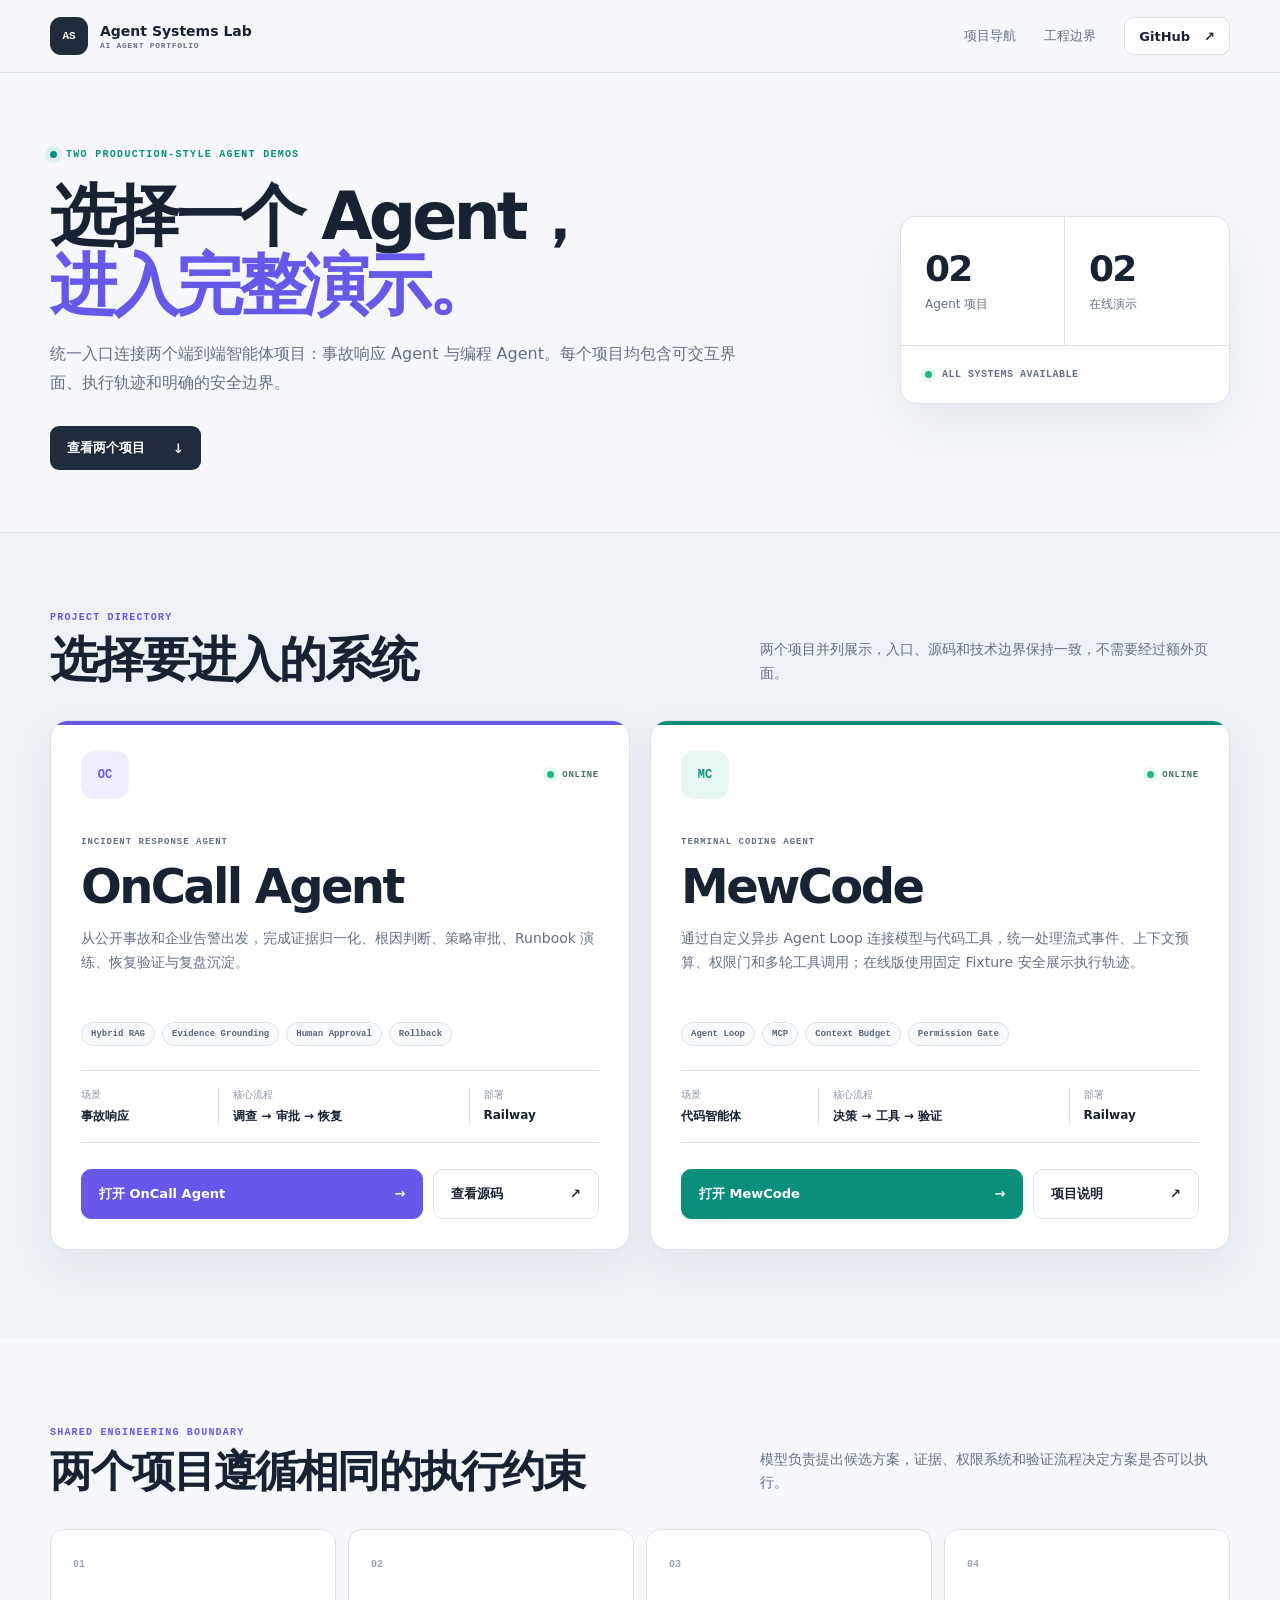
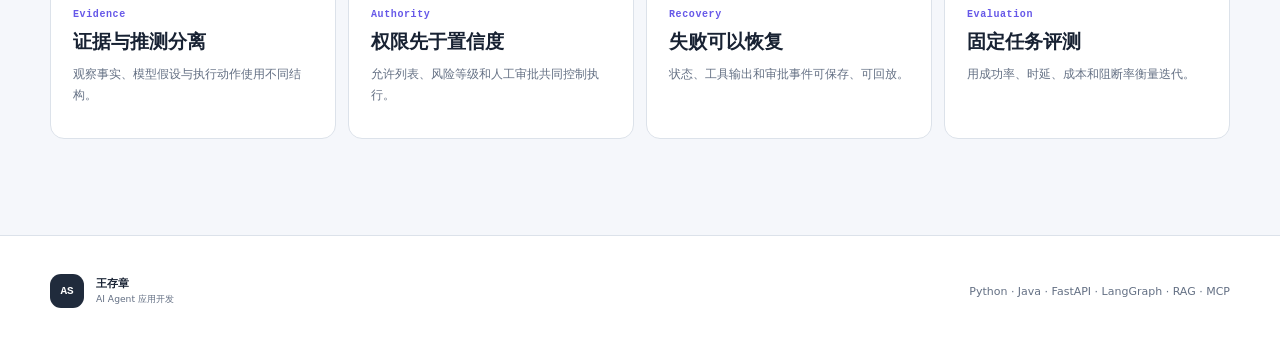
==== commit 425e369b: "Replace PatchPilot with MewCode showcase" ====
--- a/index.html
+++ b/index.html
@@ -4,7 +4,7 @@
     <meta charset="utf-8" />
     <meta name="viewport" content="width=device-width, initial-scale=1" />
     <meta name="theme-color" content="#f5f7fb" />
-    <meta name="description" content="Agent Systems Lab：OnCall Agent 与 PatchPilot 的统一项目入口。" />
+    <meta name="description" content="Agent Systems Lab：OnCall Agent 与 MewCode 的统一项目入口。" />
     <title>Agent Systems Lab｜王存章</title>
     <link rel="icon" href="./favicon.svg" type="image/svg+xml" />
     <link rel="stylesheet" href="./styles.css?v=4" />
@@ -24,7 +24,7 @@
         <div class="hero-copy">
           <div class="eyebrow"><i></i> TWO PRODUCTION-STYLE AGENT DEMOS</div>
           <h1>选择一个 Agent，<br /><em>进入完整演示。</em></h1>
-          <p>统一入口连接两个端到端智能体项目：事故响应 Agent 与软件维护 Agent。每个项目均包含可交互界面、执行轨迹、安全边界和公开源码。</p>
+          <p>统一入口连接两个端到端智能体项目：事故响应 Agent 与编程 Agent。每个项目均包含可交互界面、执行轨迹和明确的安全边界。</p>
           <a class="hero-link" href="#projects">查看两个项目 <span>↓</span></a>
         </div>
         <aside class="hero-summary" aria-label="项目概览">
@@ -67,28 +67,28 @@
               </div>
             </article>
 
-            <article class="project-card patchpilot">
+            <article class="project-card mewcode">
               <div class="card-accent"></div>
               <div class="card-top">
-                <span class="project-icon">PP</span>
+                <span class="project-icon">MC</span>
                 <span class="availability"><i></i> ONLINE</span>
               </div>
               <div class="card-copy">
-                <small>SOFTWARE MAINTENANCE AGENT</small>
-                <h3>PatchPilot</h3>
-                <p>将仓库分析、最小补丁、人工审批、受限测试和独立审查组织为可持久化、可回放的软件维护工作流。</p>
+                <small>TERMINAL CODING AGENT</small>
+                <h3>MewCode</h3>
+                <p>通过自定义异步 Agent Loop 连接模型与代码工具，统一处理流式事件、上下文预算、权限门和多轮工具调用；在线版使用固定 Fixture 安全展示执行轨迹。</p>
               </div>
               <div class="capability-list">
-                <span>LangGraph</span><span>MCP</span><span>Fixture Sandbox</span><span>Pytest</span>
+                <span>Agent Loop</span><span>MCP</span><span>Context Budget</span><span>Permission Gate</span>
               </div>
               <dl class="project-facts">
-                <div><dt>场景</dt><dd>软件维护</dd></div>
-                <div><dt>核心流程</dt><dd>分析 → 补丁 → 验证</dd></div>
+                <div><dt>场景</dt><dd>代码智能体</dd></div>
+                <div><dt>核心流程</dt><dd>决策 → 工具 → 验证</dd></div>
                 <div><dt>部署</dt><dd>Railway</dd></div>
               </dl>
               <div class="card-actions">
-                <a class="launch" data-link="patchpilot"><span>打开 PatchPilot</span><b>→</b></a>
-                <a class="source-link" data-link="patchpilotRepo"><span>查看源码</span><b>↗</b></a>
+                <a class="launch" data-link="mewcode"><span>打开 MewCode</span><b>→</b></a>
+                <a class="source-link" data-link="mewcodeRepo"><span>项目说明</span><b>↗</b></a>
               </div>
             </article>
           </div>
@@ -119,4 +119,3 @@
     </footer>
   </body>
 </html>
-
--- a/styles.css
+++ b/styles.css
@@ -57,10 +57,10 @@
 .project-grid { display: grid; grid-template-columns: repeat(2, minmax(0, 1fr)); gap: 20px; }
 .project-card { position: relative; min-width: 0; min-height: 530px; display: flex; flex-direction: column; padding: 30px; overflow: hidden; border: 1px solid var(--line); border-radius: 18px; background: var(--surface); box-shadow: 0 16px 42px rgba(35, 49, 68, .055); }
 .card-accent { position: absolute; top: 0; left: 0; right: 0; height: 4px; background: var(--oncall); }
-.patchpilot .card-accent { background: var(--patch); }
+.mewcode .card-accent { background: var(--patch); }
 .card-top { display: flex; align-items: center; justify-content: space-between; }
 .project-icon { width: 48px; height: 48px; display: grid; place-items: center; border-radius: 13px; color: var(--oncall); background: var(--oncall-soft); font: 800 12px ui-monospace, monospace; }
-.patchpilot .project-icon { color: var(--patch); background: var(--patch-soft); }
+.mewcode .project-icon { color: var(--patch); background: var(--patch-soft); }
 .availability { display: flex; align-items: center; gap: 8px; color: #477263; font: 700 9px ui-monospace, monospace; letter-spacing: .08em; }
 .card-copy { margin-top: 30px; }
 .card-copy small { color: var(--muted); font: 700 9px ui-monospace, monospace; letter-spacing: .11em; }
@@ -78,7 +78,7 @@
 .card-actions a { min-width: 0; min-height: 50px; display: flex; align-items: center; justify-content: space-between; gap: 14px; padding: 0 17px; border: 1px solid var(--line); border-radius: 10px; font-size: 13px; font-weight: 750; transition: transform .18s ease, box-shadow .18s ease; }
 .card-actions a:hover { transform: translateY(-2px); box-shadow: 0 10px 26px rgba(35, 49, 68, .1); }
 .card-actions .launch { color: white; border-color: var(--oncall); background: var(--oncall); }
-.patchpilot .card-actions .launch { border-color: var(--patch); background: var(--patch); }
+.mewcode .card-actions .launch { border-color: var(--patch); background: var(--patch); }
 .card-actions .source-link { color: var(--ink); background: var(--surface); }
 .card-actions a.disabled { opacity: .4; pointer-events: none; }
 
@@ -142,4 +142,3 @@
   html { scroll-behavior: auto; }
   *, *::before, *::after { transition-duration: .01ms !important; }
 }
-
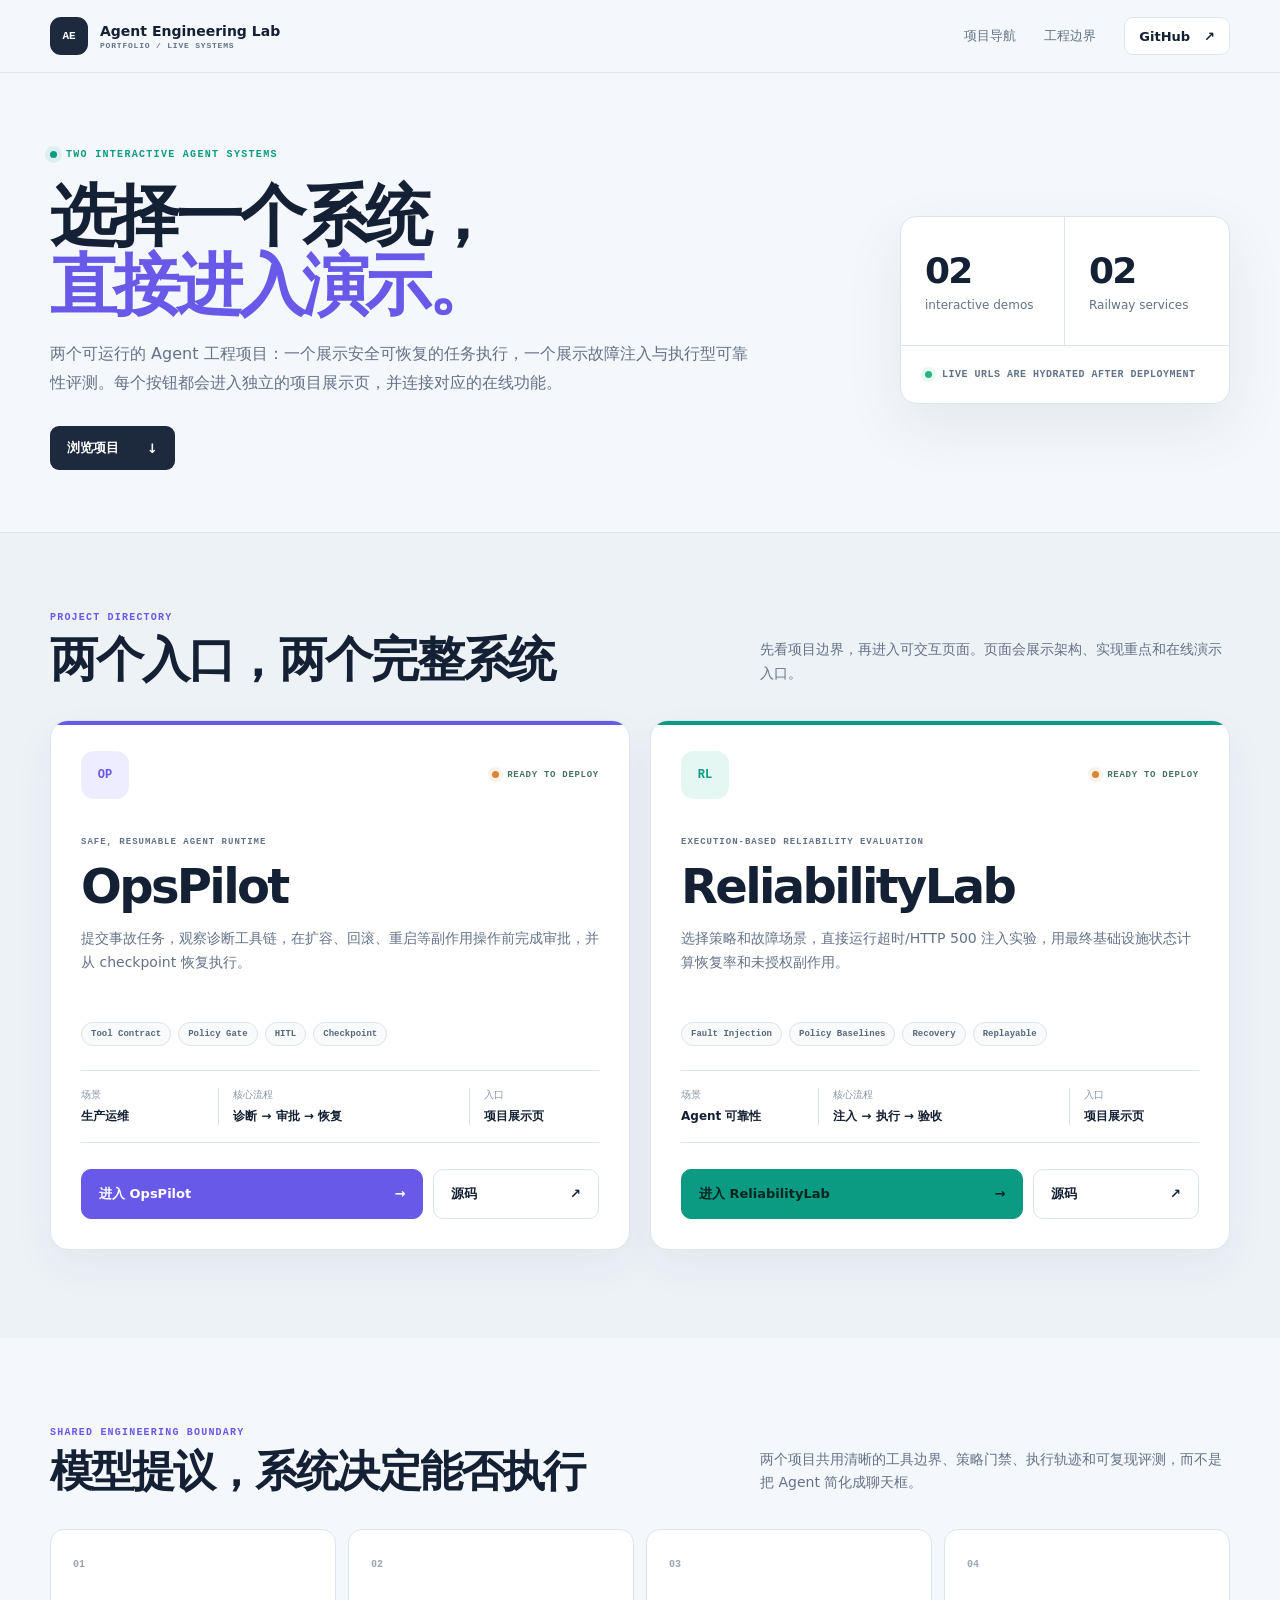
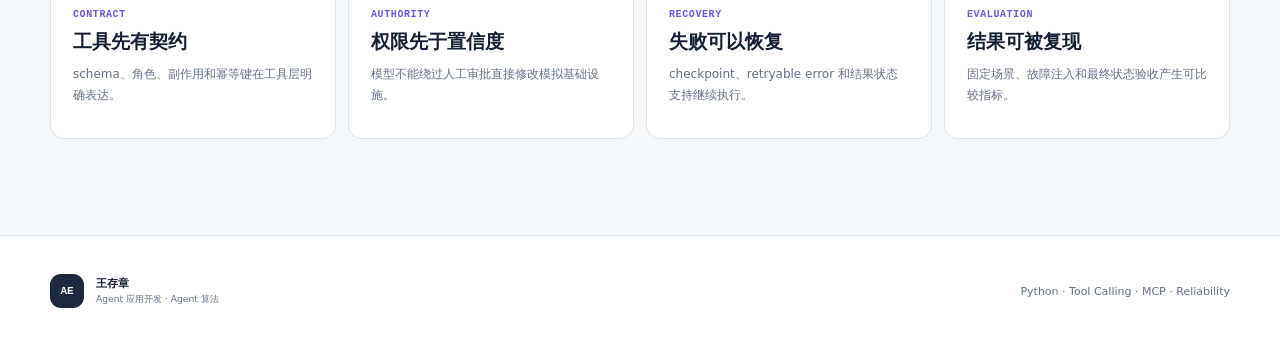
==== commit 5ffe11f5: "feat: add OpsPilot and ReliabilityLab portfolio navigation" ====
--- a/index.html
+++ b/index.html
@@ -3,119 +3,24 @@
   <head>
     <meta charset="utf-8" />
     <meta name="viewport" content="width=device-width, initial-scale=1" />
-    <meta name="theme-color" content="#f5f7fb" />
-    <meta name="description" content="Agent Systems Lab：OnCall Agent 与 MewCode 的统一项目入口。" />
-    <title>Agent Systems Lab｜王存章</title>
+    <meta name="theme-color" content="#0b1220" />
+    <meta name="description" content="Agent Engineering Lab：OpsPilot 与 AgentReliabilityLab 的统一项目导航。" />
+    <title>Agent Engineering Lab｜王存章</title>
     <link rel="icon" href="./favicon.svg" type="image/svg+xml" />
-    <link rel="stylesheet" href="./styles.css?v=4" />
+    <link rel="stylesheet" href="./styles.css?v=5" />
     <script src="./config.js"></script>
     <script src="./app.js" defer></script>
   </head>
   <body>
-    <header class="site-header">
-      <div class="page-shell nav-shell">
-        <a class="brand" href="#top"><span>AS</span><div><b>Agent Systems Lab</b><small>AI AGENT PORTFOLIO</small></div></a>
-        <nav><a href="#projects">项目导航</a><a href="#principles">工程边界</a><a class="github-link" data-link="github">GitHub <span>↗</span></a></nav>
-      </div>
-    </header>
-
+    <header class="site-header"><div class="page-shell nav-shell"><a class="brand" href="./"><span>AE</span><div><b>Agent Engineering Lab</b><small>PORTFOLIO / LIVE SYSTEMS</small></div></a><nav><a href="#projects">项目导航</a><a href="#principles">工程边界</a><a class="github-link" data-link="github">GitHub <span>↗</span></a></nav></div></header>
     <main id="top">
-      <section class="hero page-shell">
-        <div class="hero-copy">
-          <div class="eyebrow"><i></i> TWO PRODUCTION-STYLE AGENT DEMOS</div>
-          <h1>选择一个 Agent，<br /><em>进入完整演示。</em></h1>
-          <p>统一入口连接两个端到端智能体项目：事故响应 Agent 与编程 Agent。每个项目均包含可交互界面、执行轨迹和明确的安全边界。</p>
-          <a class="hero-link" href="#projects">查看两个项目 <span>↓</span></a>
-        </div>
-        <aside class="hero-summary" aria-label="项目概览">
-          <div><strong>02</strong><span>Agent 项目</span></div>
-          <div><strong>02</strong><span>在线演示</span></div>
-          <div class="summary-wide"><i></i><span>All systems available</span></div>
-        </aside>
-      </section>
-
-      <section class="projects" id="projects">
-        <div class="page-shell">
-          <div class="section-head">
-            <div><span>PROJECT DIRECTORY</span><h2>选择要进入的系统</h2></div>
-            <p>两个项目并列展示，入口、源码和技术边界保持一致，不需要经过额外页面。</p>
-          </div>
-
-          <div class="project-grid">
-            <article class="project-card oncall">
-              <div class="card-accent"></div>
-              <div class="card-top">
-                <span class="project-icon">OC</span>
-                <span class="availability"><i></i> ONLINE</span>
-              </div>
-              <div class="card-copy">
-                <small>INCIDENT RESPONSE AGENT</small>
-                <h3>OnCall Agent</h3>
-                <p>从公开事故和企业告警出发，完成证据归一化、根因判断、策略审批、Runbook 演练、恢复验证与复盘沉淀。</p>
-              </div>
-              <div class="capability-list">
-                <span>Hybrid RAG</span><span>Evidence Grounding</span><span>Human Approval</span><span>Rollback</span>
-              </div>
-              <dl class="project-facts">
-                <div><dt>场景</dt><dd>事故响应</dd></div>
-                <div><dt>核心流程</dt><dd>调查 → 审批 → 恢复</dd></div>
-                <div><dt>部署</dt><dd>Railway</dd></div>
-              </dl>
-              <div class="card-actions">
-                <a class="launch" data-link="oncall"><span>打开 OnCall Agent</span><b>→</b></a>
-                <a class="source-link" data-link="oncallRepo"><span>查看源码</span><b>↗</b></a>
-              </div>
-            </article>
-
-            <article class="project-card mewcode">
-              <div class="card-accent"></div>
-              <div class="card-top">
-                <span class="project-icon">MC</span>
-                <span class="availability"><i></i> ONLINE</span>
-              </div>
-              <div class="card-copy">
-                <small>TERMINAL CODING AGENT</small>
-                <h3>MewCode</h3>
-                <p>通过自定义异步 Agent Loop 连接模型与代码工具，统一处理流式事件、上下文预算、权限门和多轮工具调用；在线版使用固定 Fixture 安全展示执行轨迹。</p>
-              </div>
-              <div class="capability-list">
-                <span>Agent Loop</span><span>MCP</span><span>Context Budget</span><span>Permission Gate</span>
-              </div>
-              <dl class="project-facts">
-                <div><dt>场景</dt><dd>代码智能体</dd></div>
-                <div><dt>核心流程</dt><dd>决策 → 工具 → 验证</dd></div>
-                <div><dt>部署</dt><dd>Railway</dd></div>
-              </dl>
-              <div class="card-actions">
-                <a class="launch" data-link="mewcode"><span>打开 MewCode</span><b>→</b></a>
-                <a class="source-link" data-link="mewcodeRepo"><span>项目说明</span><b>↗</b></a>
-              </div>
-            </article>
-          </div>
-        </div>
-      </section>
-
-      <section class="principles" id="principles">
-        <div class="page-shell">
-          <div class="section-head compact">
-            <div><span>SHARED ENGINEERING BOUNDARY</span><h2>两个项目遵循相同的执行约束</h2></div>
-            <p>模型负责提出候选方案，证据、权限系统和验证流程决定方案是否可以执行。</p>
-          </div>
-          <div class="principle-grid">
-            <article><span>01</span><b>Evidence</b><h3>证据与推测分离</h3><p>观察事实、模型假设与执行动作使用不同结构。</p></article>
-            <article><span>02</span><b>Authority</b><h3>权限先于置信度</h3><p>允许列表、风险等级和人工审批共同控制执行。</p></article>
-            <article><span>03</span><b>Recovery</b><h3>失败可以恢复</h3><p>状态、工具输出和审批事件可保存、可回放。</p></article>
-            <article><span>04</span><b>Evaluation</b><h3>固定任务评测</h3><p>用成功率、时延、成本和阻断率衡量迭代。</p></article>
-          </div>
-        </div>
-      </section>
+      <section class="hero page-shell"><div class="hero-copy"><div class="eyebrow"><i></i> TWO INTERACTIVE AGENT SYSTEMS</div><h1>选择一个系统，<br /><em>直接进入演示。</em></h1><p>两个可运行的 Agent 工程项目：一个展示安全可恢复的任务执行，一个展示故障注入与执行型可靠性评测。每个按钮都会进入独立的项目展示页，并连接对应的在线功能。</p><a class="hero-link" href="#projects">浏览项目 <span>↓</span></a></div><aside class="hero-summary" aria-label="项目概览"><div><strong>02</strong><span>interactive demos</span></div><div><strong>02</strong><span>Railway services</span></div><div class="summary-wide"><i></i><span>Live URLs are hydrated after deployment</span></div></aside></section>
+      <section class="projects" id="projects"><div class="page-shell"><div class="section-head"><div><span>PROJECT DIRECTORY</span><h2>两个入口，两个完整系统</h2></div><p>先看项目边界，再进入可交互页面。页面会展示架构、实现重点和在线演示入口。</p></div><div class="project-grid">
+        <article class="project-card opspilot" data-project="opspilot"><div class="card-accent"></div><div class="card-top"><span class="project-icon">OP</span><span class="availability"><i data-status-dot="opspilot"></i><span data-status="opspilot">CONFIGURING</span></span></div><div class="card-copy"><small>SAFE, RESUMABLE AGENT RUNTIME</small><h3>OpsPilot</h3><p>提交事故任务，观察诊断工具链，在扩容、回滚、重启等副作用操作前完成审批，并从 checkpoint 恢复执行。</p></div><div class="capability-list"><span>Tool Contract</span><span>Policy Gate</span><span>HITL</span><span>Checkpoint</span></div><dl class="project-facts"><div><dt>场景</dt><dd>生产运维</dd></div><div><dt>核心流程</dt><dd>诊断 → 审批 → 恢复</dd></div><div><dt>入口</dt><dd>项目展示页</dd></div></dl><div class="card-actions"><a class="launch" href="./opspilot.html"><span>进入 OpsPilot</span><b>→</b></a><a class="source-link" data-link="opspilotRepository"><span>源码</span><b>↗</b></a></div></article>
+        <article class="project-card reliability" data-project="reliability"><div class="card-accent"></div><div class="card-top"><span class="project-icon">RL</span><span class="availability"><i data-status-dot="reliability"></i><span data-status="reliability">CONFIGURING</span></span></div><div class="card-copy"><small>EXECUTION-BASED RELIABILITY EVALUATION</small><h3>ReliabilityLab</h3><p>选择策略和故障场景，直接运行超时/HTTP 500 注入实验，用最终基础设施状态计算恢复率和未授权副作用。</p></div><div class="capability-list"><span>Fault Injection</span><span>Policy Baselines</span><span>Recovery</span><span>Replayable</span></div><dl class="project-facts"><div><dt>场景</dt><dd>Agent 可靠性</dd></div><div><dt>核心流程</dt><dd>注入 → 执行 → 验收</dd></div><div><dt>入口</dt><dd>项目展示页</dd></div></dl><div class="card-actions"><a class="launch" href="./reliability.html"><span>进入 ReliabilityLab</span><b>→</b></a><a class="source-link" data-link="reliabilityRepository"><span>源码</span><b>↗</b></a></div></article>
+      </div></div></section>
+      <section class="principles" id="principles"><div class="page-shell"><div class="section-head compact"><div><span>SHARED ENGINEERING BOUNDARY</span><h2>模型提议，系统决定能否执行</h2></div><p>两个项目共用清晰的工具边界、策略门禁、执行轨迹和可复现评测，而不是把 Agent 简化成聊天框。</p></div><div class="principle-grid"><article><span>01</span><b>CONTRACT</b><h3>工具先有契约</h3><p>schema、角色、副作用和幂等键在工具层明确表达。</p></article><article><span>02</span><b>AUTHORITY</b><h3>权限先于置信度</h3><p>模型不能绕过人工审批直接修改模拟基础设施。</p></article><article><span>03</span><b>RECOVERY</b><h3>失败可以恢复</h3><p>checkpoint、retryable error 和结果状态支持继续执行。</p></article><article><span>04</span><b>EVALUATION</b><h3>结果可被复现</h3><p>固定场景、故障注入和最终状态验收产生可比较指标。</p></article></div></div></section>
     </main>
-
-    <footer>
-      <div class="page-shell footer-inner">
-        <div class="footer-brand"><span>AS</span><p><b>王存章</b><small>AI Agent 应用开发</small></p></div>
-        <p>Python · Java · FastAPI · LangGraph · RAG · MCP</p>
-      </div>
-    </footer>
+    <footer><div class="page-shell footer-inner"><div class="footer-brand"><span>AE</span><p><b>王存章</b><small>Agent 应用开发 · Agent 算法</small></p></div><p>Python · Tool Calling · MCP · Reliability</p></div></footer>
   </body>
 </html>
--- a/styles.css
+++ b/styles.css
@@ -1,144 +1,9 @@
-:root {
-  --bg: #f5f7fb;
-  --surface: #ffffff;
-  --surface-soft: #eef2f7;
-  --ink: #182233;
-  --muted: #647084;
-  --line: #dce2ea;
-  --dark: #202b3c;
-  --oncall: #6658e8;
-  --oncall-soft: #efedff;
-  --patch: #0b8f7c;
-  --patch-soft: #e6f7f3;
-  font-family: Inter, ui-sans-serif, system-ui, -apple-system, "Segoe UI", "PingFang SC", "Microsoft YaHei", sans-serif;
-  color: var(--ink);
-  background: var(--bg);
-}
-
-* { box-sizing: border-box; }
-html { scroll-behavior: smooth; }
-body { min-width: 320px; margin: 0; overflow-x: hidden; background: var(--bg); }
-a { color: inherit; text-decoration: none; }
-.page-shell { width: min(1180px, calc(100% - 48px)); margin-inline: auto; }
-
-.site-header { position: sticky; z-index: 30; top: 0; border-bottom: 1px solid rgba(220, 226, 234, .9); background: rgba(245, 247, 251, .9); backdrop-filter: blur(18px); }
-.nav-shell { min-height: 72px; display: flex; align-items: center; justify-content: space-between; gap: 30px; }
-.brand { display: flex; align-items: center; gap: 12px; }
-.brand > span, .footer-brand > span { width: 38px; height: 38px; display: grid; place-items: center; border-radius: 11px; color: white; background: var(--dark); font: 750 11px ui-monospace, monospace; }
-.brand div { display: grid; gap: 2px; }
-.brand b { font-size: 14px; }
-.brand small { color: var(--muted); font: 650 8px ui-monospace, monospace; letter-spacing: .09em; }
-nav { display: flex; align-items: center; gap: 28px; color: var(--muted); font-size: 13px; }
-nav a:hover { color: var(--ink); }
-.github-link { min-height: 38px; display: flex; align-items: center; gap: 14px; padding: 0 14px; border: 1px solid var(--line); border-radius: 9px; color: var(--ink); background: var(--surface); font-weight: 700; }
-
-.hero { min-height: 430px; display: grid; grid-template-columns: minmax(0, 1fr) 330px; gap: 80px; align-items: center; padding-block: 76px 62px; }
-.eyebrow { display: flex; align-items: center; gap: 9px; color: var(--patch); font: 750 10px ui-monospace, monospace; letter-spacing: .13em; }
-.eyebrow i { width: 7px; height: 7px; border-radius: 50%; background: var(--patch); box-shadow: 0 0 0 5px rgba(11, 143, 124, .09); }
-h1 { max-width: 760px; margin: 22px 0 20px; font-size: clamp(48px, 5.2vw, 72px); line-height: 1.04; letter-spacing: -.06em; }
-h1 em { color: var(--oncall); font-style: normal; }
-.hero-copy > p { max-width: 700px; margin: 0; color: var(--muted); font-size: 16px; line-height: 1.8; }
-.hero-link { width: fit-content; min-height: 44px; display: flex; align-items: center; gap: 28px; margin-top: 28px; padding: 0 17px; border-radius: 9px; color: white; background: var(--dark); font-size: 13px; font-weight: 750; }
-.hero-summary { display: grid; grid-template-columns: 1fr 1fr; overflow: hidden; border: 1px solid var(--line); border-radius: 16px; background: var(--surface); box-shadow: 0 22px 60px rgba(35, 49, 68, .08); }
-.hero-summary > div { min-height: 128px; display: flex; flex-direction: column; justify-content: center; padding: 24px; border-right: 1px solid var(--line); }
-.hero-summary > div:nth-child(2) { border-right: 0; }
-.hero-summary strong { font-size: 36px; letter-spacing: -.05em; }
-.hero-summary span { margin-top: 7px; color: var(--muted); font-size: 12px; }
-.hero-summary .summary-wide { min-height: 58px; grid-column: 1 / -1; flex-direction: row; align-items: center; justify-content: flex-start; gap: 10px; padding-block: 0; border-top: 1px solid var(--line); border-right: 0; }
-.summary-wide i, .availability i { width: 7px; height: 7px; border-radius: 50%; background: #25b681; box-shadow: 0 0 0 4px rgba(37, 182, 129, .1); }
-.summary-wide span { margin: 0; font: 650 10px ui-monospace, monospace; text-transform: uppercase; letter-spacing: .05em; }
-
-.projects { padding-block: 72px 88px; border-top: 1px solid var(--line); background: var(--surface-soft); }
-.section-head { display: flex; align-items: end; justify-content: space-between; gap: 60px; margin-bottom: 34px; }
-.section-head > div > span { color: var(--oncall); font: 750 10px ui-monospace, monospace; letter-spacing: .12em; }
-.section-head h2 { margin: 9px 0 0; font-size: clamp(32px, 3.8vw, 48px); line-height: 1.1; letter-spacing: -.045em; }
-.section-head > p { max-width: 470px; margin: 0; color: var(--muted); font-size: 14px; line-height: 1.7; }
-
-.project-grid { display: grid; grid-template-columns: repeat(2, minmax(0, 1fr)); gap: 20px; }
-.project-card { position: relative; min-width: 0; min-height: 530px; display: flex; flex-direction: column; padding: 30px; overflow: hidden; border: 1px solid var(--line); border-radius: 18px; background: var(--surface); box-shadow: 0 16px 42px rgba(35, 49, 68, .055); }
-.card-accent { position: absolute; top: 0; left: 0; right: 0; height: 4px; background: var(--oncall); }
-.mewcode .card-accent { background: var(--patch); }
-.card-top { display: flex; align-items: center; justify-content: space-between; }
-.project-icon { width: 48px; height: 48px; display: grid; place-items: center; border-radius: 13px; color: var(--oncall); background: var(--oncall-soft); font: 800 12px ui-monospace, monospace; }
-.mewcode .project-icon { color: var(--patch); background: var(--patch-soft); }
-.availability { display: flex; align-items: center; gap: 8px; color: #477263; font: 700 9px ui-monospace, monospace; letter-spacing: .08em; }
-.card-copy { margin-top: 30px; }
-.card-copy small { color: var(--muted); font: 700 9px ui-monospace, monospace; letter-spacing: .11em; }
-.card-copy h3 { margin: 10px 0 12px; font-size: clamp(34px, 4vw, 48px); letter-spacing: -.055em; }
-.card-copy p { min-height: 76px; margin: 0; color: var(--muted); font-size: 14px; line-height: 1.75; }
-.capability-list { display: flex; flex-wrap: wrap; gap: 7px; margin-top: 20px; }
-.capability-list span { padding: 6px 9px; border: 1px solid var(--line); border-radius: 999px; color: #59677b; background: #f8fafc; font: 650 9px ui-monospace, monospace; }
-.project-facts { display: grid; grid-template-columns: .8fr 1.45fr .75fr; margin: 24px 0; padding-block: 17px; border-block: 1px solid var(--line); }
-.project-facts div { min-width: 0; padding-inline: 14px; border-right: 1px solid var(--line); }
-.project-facts div:first-child { padding-left: 0; }
-.project-facts div:last-child { padding-right: 0; border-right: 0; }
-.project-facts dt { color: #8a94a5; font-size: 10px; }
-.project-facts dd { margin: 6px 0 0; overflow: hidden; font-size: 12px; font-weight: 750; text-overflow: ellipsis; white-space: nowrap; }
-.card-actions { display: grid; grid-template-columns: minmax(0, 1.55fr) minmax(150px, .75fr); gap: 10px; margin-top: auto; }
-.card-actions a { min-width: 0; min-height: 50px; display: flex; align-items: center; justify-content: space-between; gap: 14px; padding: 0 17px; border: 1px solid var(--line); border-radius: 10px; font-size: 13px; font-weight: 750; transition: transform .18s ease, box-shadow .18s ease; }
-.card-actions a:hover { transform: translateY(-2px); box-shadow: 0 10px 26px rgba(35, 49, 68, .1); }
-.card-actions .launch { color: white; border-color: var(--oncall); background: var(--oncall); }
-.mewcode .card-actions .launch { border-color: var(--patch); background: var(--patch); }
-.card-actions .source-link { color: var(--ink); background: var(--surface); }
-.card-actions a.disabled { opacity: .4; pointer-events: none; }
-
-.principles { padding-block: 82px 96px; }
-.section-head.compact h2 { font-size: clamp(30px, 3.4vw, 43px); }
-.principle-grid { display: grid; grid-template-columns: repeat(4, minmax(0, 1fr)); gap: 12px; }
-.principle-grid article { min-height: 210px; padding: 22px; border: 1px solid var(--line); border-radius: 14px; background: var(--surface); }
-.principle-grid article > span { color: #9aa4b3; font: 700 10px ui-monospace, monospace; }
-.principle-grid b { display: block; margin-top: 38px; color: var(--oncall); font: 750 10px ui-monospace, monospace; letter-spacing: .06em; }
-.principle-grid h3 { margin: 9px 0 9px; font-size: 19px; }
-.principle-grid p { margin: 0; color: var(--muted); font-size: 12px; line-height: 1.7; }
-
-footer { border-top: 1px solid var(--line); background: var(--surface); }
-.footer-inner { min-height: 110px; display: flex; align-items: center; justify-content: space-between; gap: 30px; color: var(--muted); font-size: 11px; }
-.footer-brand { display: flex; align-items: center; gap: 12px; color: var(--ink); }
-.footer-brand > span { width: 34px; height: 34px; }
-.footer-brand p { display: grid; gap: 2px; margin: 0; }
-.footer-brand small { color: var(--muted); font-weight: 500; }
-
-@media (max-width: 900px) {
-  .hero { grid-template-columns: 1fr; gap: 38px; padding-top: 60px; }
-  .hero-summary { width: min(460px, 100%); }
-  .section-head { align-items: start; flex-direction: column; gap: 15px; }
-  .project-grid { grid-template-columns: 1fr; }
-  .principle-grid { grid-template-columns: repeat(2, minmax(0, 1fr)); }
-}
-
-@media (max-width: 560px) {
-  .page-shell { width: min(100% - 28px, 1180px); }
-  .nav-shell { min-height: 64px; }
-  .brand small, nav a:not(.github-link) { display: none; }
-  nav { gap: 0; }
-  .github-link { min-height: 36px; padding-inline: 12px; }
-  .hero { min-height: 0; gap: 30px; padding-block: 46px 44px; }
-  .eyebrow { font-size: 8px; letter-spacing: .1em; }
-  h1 { margin-block: 18px 16px; font-size: 42px; line-height: 1.07; }
-  .hero-copy > p { font-size: 14px; line-height: 1.75; }
-  .hero-link { width: 100%; justify-content: space-between; }
-  .hero-summary > div { min-height: 102px; padding: 18px; }
-  .hero-summary strong { font-size: 30px; }
-  .projects, .principles { padding-block: 58px; }
-  .section-head { margin-bottom: 26px; }
-  .section-head h2 { font-size: 32px; }
-  .project-card { min-height: 0; padding: 22px; border-radius: 15px; }
-  .card-copy { margin-top: 23px; }
-  .card-copy h3 { font-size: 36px; }
-  .card-copy p { min-height: 0; font-size: 13px; }
-  .project-facts { grid-template-columns: 1fr; gap: 12px; }
-  .project-facts div, .project-facts div:first-child { padding: 0; border-right: 0; }
-  .project-facts div { display: flex; justify-content: space-between; gap: 20px; }
-  .project-facts dd { margin: 0; text-align: right; }
-  .card-actions { grid-template-columns: 1fr; }
-  .card-actions a { width: 100%; min-height: 48px; }
-  .principle-grid { grid-template-columns: 1fr; }
-  .principle-grid article { min-height: 170px; }
-  .principle-grid b { margin-top: 24px; }
-  .footer-inner { align-items: flex-start; flex-direction: column; justify-content: center; }
-}
-
-@media (prefers-reduced-motion: reduce) {
-  html { scroll-behavior: auto; }
-  *, *::before, *::after { transition-duration: .01ms !important; }
-}
+:root{--bg:#f4f7fb;--surface:#fff;--soft:#edf2f7;--ink:#142033;--muted:#647287;--line:#dce4ed;--dark:#1d2a3d;--violet:#6859e8;--violet-soft:#eeecff;--teal:#0b9a82;--teal-soft:#e5f7f2;--orange:#d88632;font-family:Inter,ui-sans-serif,system-ui,-apple-system,"Segoe UI","PingFang SC","Microsoft YaHei",sans-serif;color:var(--ink);background:var(--bg)}*{box-sizing:border-box}html{scroll-behavior:smooth}body{min-width:320px;margin:0;overflow-x:hidden;background:var(--bg)}a{color:inherit;text-decoration:none}.page-shell{width:min(1180px,calc(100% - 48px));margin-inline:auto}.site-header{position:sticky;z-index:30;top:0;border-bottom:1px solid #dce4ede6;background:#f4f7fbe8;backdrop-filter:blur(18px)}.nav-shell{min-height:72px;display:flex;align-items:center;justify-content:space-between;gap:30px}.brand{display:flex;align-items:center;gap:12px}.brand>span,.footer-brand>span{width:38px;height:38px;display:grid;place-items:center;border-radius:11px;color:#fff;background:var(--dark);font:800 11px ui-monospace,monospace}.brand div{display:grid;gap:2px}.brand b{font-size:14px}.brand small{color:var(--muted);font:650 8px ui-monospace,monospace;letter-spacing:.1em}nav{display:flex;align-items:center;gap:28px;color:var(--muted);font-size:13px}nav a:hover{color:var(--ink)}.github-link{min-height:38px;display:flex;align-items:center;gap:14px;padding:0 14px;border:1px solid var(--line);border-radius:9px;color:var(--ink);background:var(--surface);font-weight:700}.github-link.disabled,.source-link.disabled,.secondary-button.disabled,.primary-button.disabled{pointer-events:none;opacity:.45}
+.hero{min-height:430px;display:grid;grid-template-columns:minmax(0,1fr) 330px;gap:80px;align-items:center;padding-block:76px 62px}.eyebrow{display:flex;align-items:center;gap:9px;color:var(--teal);font:750 10px ui-monospace,monospace;letter-spacing:.13em}.eyebrow i{width:7px;height:7px;border-radius:50%;background:var(--teal);box-shadow:0 0 0 5px #0b9a8217}h1{max-width:760px;margin:22px 0 20px;font-size:clamp(48px,5.2vw,72px);line-height:1.04;letter-spacing:-.06em}h1 em{color:var(--violet);font-style:normal}.hero-copy>p{max-width:700px;margin:0;color:var(--muted);font-size:16px;line-height:1.8}.hero-link{width:fit-content;min-height:44px;display:flex;align-items:center;gap:28px;margin-top:28px;padding:0 17px;border-radius:9px;color:#fff;background:var(--dark);font-size:13px;font-weight:750}.hero-summary{display:grid;grid-template-columns:1fr 1fr;overflow:hidden;border:1px solid var(--line);border-radius:16px;background:var(--surface);box-shadow:0 22px 60px #23314414}.hero-summary>div{min-height:128px;display:flex;flex-direction:column;justify-content:center;padding:24px;border-right:1px solid var(--line)}.hero-summary>div:nth-child(2){border-right:0}.hero-summary strong{font-size:36px;letter-spacing:-.05em}.hero-summary span{margin-top:7px;color:var(--muted);font-size:12px}.hero-summary .summary-wide{min-height:58px;grid-column:1/-1;flex-direction:row;align-items:center;justify-content:flex-start;gap:10px;padding-block:0;border-top:1px solid var(--line);border-right:0}.summary-wide i,.availability i{width:7px;height:7px;border-radius:50%;background:#25b681;box-shadow:0 0 0 4px #25b6811a}.summary-wide i.offline,.availability i.offline{background:var(--orange);box-shadow:0 0 0 4px #d886321a}.summary-wide span{margin:0;font:650 10px ui-monospace,monospace;text-transform:uppercase;letter-spacing:.05em}
+.projects{padding-block:72px 88px;border-top:1px solid var(--line);background:var(--soft)}.section-head{display:flex;align-items:end;justify-content:space-between;gap:60px;margin-bottom:34px}.section-head>div>span,.showcase-section-head>div>span{color:var(--violet);font:750 10px ui-monospace,monospace;letter-spacing:.12em}.section-head h2,.showcase-section-head h2{margin:9px 0 0;font-size:clamp(32px,3.8vw,48px);line-height:1.1;letter-spacing:-.045em}.section-head>p,.showcase-section-head>p{max-width:470px;margin:0;color:var(--muted);font-size:14px;line-height:1.7}.project-grid{display:grid;grid-template-columns:repeat(2,minmax(0,1fr));gap:20px}.project-card{position:relative;min-width:0;min-height:530px;display:flex;flex-direction:column;padding:30px;overflow:hidden;border:1px solid var(--line);border-radius:18px;background:var(--surface);box-shadow:0 16px 42px #2331440e;opacity:0;transform:translateY(14px);transition:opacity .45s ease,transform .45s ease}.project-card.visible,.principle-grid article.visible,.section-head.visible{opacity:1;transform:none}.card-accent{position:absolute;top:0;left:0;right:0;height:4px;background:var(--violet)}.reliability .card-accent{background:var(--teal)}.card-top{display:flex;align-items:center;justify-content:space-between}.project-icon{width:48px;height:48px;display:grid;place-items:center;border-radius:13px;color:var(--violet);background:var(--violet-soft);font:800 12px ui-monospace,monospace}.reliability .project-icon{color:var(--teal);background:var(--teal-soft)}.availability{display:flex;align-items:center;gap:8px;color:#477263;font:700 9px ui-monospace,monospace;letter-spacing:.08em}.card-copy{margin-top:30px}.card-copy small{color:var(--muted);font:700 9px ui-monospace,monospace;letter-spacing:.11em}.card-copy h3{margin:10px 0 12px;font-size:clamp(34px,4vw,48px);letter-spacing:-.055em}.card-copy p{min-height:76px;margin:0;color:var(--muted);font-size:14px;line-height:1.75}.capability-list{display:flex;flex-wrap:wrap;gap:7px;margin-top:20px}.capability-list span,.hero-meta span{padding:6px 9px;border:1px solid var(--line);border-radius:999px;color:#59677b;background:#f8fafc;font:650 9px ui-monospace,monospace}.project-facts{display:grid;grid-template-columns:.8fr 1.45fr .75fr;margin:24px 0;padding-block:17px;border-block:1px solid var(--line)}.project-facts div{min-width:0;padding-inline:14px;border-right:1px solid var(--line)}.project-facts div:first-child{padding-left:0}.project-facts div:last-child{padding-right:0;border-right:0}.project-facts dt{color:#8a94a5;font-size:10px}.project-facts dd{margin:6px 0 0;overflow:hidden;font-size:12px;font-weight:750;text-overflow:ellipsis;white-space:nowrap}.card-actions{display:grid;grid-template-columns:minmax(0,1.55fr) minmax(120px,.75fr);gap:10px;margin-top:auto}.card-actions a,.primary-button,.secondary-button{min-width:0;min-height:50px;display:flex;align-items:center;justify-content:space-between;gap:14px;padding:0 17px;border:1px solid var(--line);border-radius:10px;font-size:13px;font-weight:750;transition:transform .18s ease,box-shadow .18s ease}.card-actions a:hover,.primary-button:hover,.secondary-button:hover{transform:translateY(-2px);box-shadow:0 10px 26px #2331441a}.card-actions .launch,.primary-button{color:#fff;border-color:var(--violet);background:var(--violet)}.reliability .card-actions .launch{border-color:var(--teal);background:var(--teal);color:#06251e}.card-actions .source-link,.secondary-button{color:var(--ink);background:var(--surface)}
+.principles{padding-block:82px 96px}.section-head.compact h2{font-size:clamp(30px,3.4vw,43px)}.principle-grid{display:grid;grid-template-columns:repeat(4,minmax(0,1fr));gap:12px}.principle-grid article{min-height:210px;padding:22px;border:1px solid var(--line);border-radius:14px;background:var(--surface);opacity:0;transform:translateY(14px);transition:opacity .45s ease,transform .45s ease}.principle-grid article>span{color:#9aa4b3;font:700 10px ui-monospace,monospace}.principle-grid b{display:block;margin-top:38px;color:var(--violet);font:750 10px ui-monospace,monospace;letter-spacing:.06em}.principle-grid h3{margin:9px 0 9px;font-size:19px}.principle-grid p{margin:0;color:var(--muted);font-size:12px;line-height:1.7}
+footer{border-top:1px solid var(--line);background:var(--surface)}.footer-inner{min-height:110px;display:flex;align-items:center;justify-content:space-between;gap:30px;color:var(--muted);font-size:11px}.footer-brand{display:flex;align-items:center;gap:12px;color:var(--ink)}.footer-brand>span{width:34px;height:34px}.footer-brand p{display:grid;gap:2px;margin:0}.footer-brand small{color:var(--muted);font-weight:500}
+.showcase-page{padding-bottom:80px}.showcase-hero{display:grid;grid-template-columns:minmax(0,1fr) 320px;align-items:end;gap:50px;padding:78px 0 58px}.showcase-hero h1{font-size:clamp(46px,6vw,75px)}.hero-actions{display:flex;gap:10px;margin-top:28px}.hero-actions a{min-height:45px}.hero-meta{display:flex;flex-wrap:wrap;justify-content:flex-end;align-content:end;gap:8px}.live-section{padding-top:15px}.showcase-section-head{display:flex;align-items:end;justify-content:space-between;gap:50px;margin-bottom:25px}.live-frame-wrap{position:relative;min-height:760px;overflow:hidden;border:1px solid var(--line);border-radius:18px;background:#0b1220;box-shadow:0 22px 60px #23314417}.live-frame-wrap iframe{width:100%;height:760px;border:0;background:#0b1220}.live-offline{min-height:760px;display:grid;place-items:center;align-content:center;text-align:center;color:#91a0b6}.live-offline strong{color:#e9eef7;font-size:22px}.live-offline p{max-width:450px;margin:12px 0 20px;font-size:13px;line-height:1.7}.live-offline .secondary-button{display:inline-flex}.detail-grid{display:grid;grid-template-columns:repeat(3,minmax(0,1fr));gap:12px;margin-top:18px}.detail-grid article{min-height:190px;padding:22px;border:1px solid var(--line);border-radius:14px;background:var(--surface)}.detail-grid article>span{color:var(--violet);font:750 10px ui-monospace,monospace;letter-spacing:.08em}.detail-grid h3{margin:34px 0 10px;font-size:20px}.detail-grid p{margin:0;color:var(--muted);font-size:12px;line-height:1.7}.reliability-page .eyebrow,.reliability-page .detail-grid article>span{color:var(--teal)}.reliability-page .primary-button{border-color:var(--teal);background:var(--teal);color:#06251e}
+@media(max-width:900px){.hero,.showcase-hero{grid-template-columns:1fr;gap:38px;padding-top:60px}.hero-summary{width:min(460px,100%)}.section-head,.showcase-section-head{align-items:start;flex-direction:column;gap:15px}.project-grid{grid-template-columns:1fr}.principle-grid{grid-template-columns:repeat(2,minmax(0,1fr))}.hero-meta{justify-content:flex-start}.detail-grid{grid-template-columns:1fr 1fr}.live-frame-wrap,.live-frame-wrap iframe,.live-offline{min-height:680px;height:680px}}
+@media(max-width:560px){.page-shell{width:min(100% - 28px,1180px)}.nav-shell{min-height:64px}.brand small,nav a:not(.github-link){display:none}nav{gap:0}.github-link{min-height:36px;padding-inline:12px}.hero,.showcase-hero{min-height:0;gap:30px;padding-block:46px 44px}.eyebrow{font-size:8px;letter-spacing:.1em}h1,.showcase-hero h1{margin-block:18px 16px;font-size:42px;line-height:1.07}.hero-copy>p{font-size:14px;line-height:1.75}.hero-link{width:100%;justify-content:space-between}.hero-summary>div{min-height:102px;padding:18px}.hero-summary strong{font-size:30px}.projects,.principles{padding-block:58px}.section-head{margin-bottom:26px}.section-head h2,.showcase-section-head h2{font-size:32px}.project-card{min-height:0;padding:22px;border-radius:15px}.card-copy{margin-top:23px}.card-copy h3{font-size:36px}.card-copy p{min-height:0;font-size:13px}.project-facts{grid-template-columns:1fr;gap:12px}.project-facts div,.project-facts div:first-child{padding:0;border-right:0}.project-facts div{display:flex;justify-content:space-between;gap:20px}.project-facts dd{margin:0;text-align:right}.card-actions,.detail-grid{grid-template-columns:1fr}.card-actions a{width:100%;min-height:48px}.principle-grid{grid-template-columns:1fr}.principle-grid article{min-height:170px}.principle-grid b{margin-top:24px}.footer-inner{align-items:flex-start;flex-direction:column;justify-content:center}.hero-actions{align-items:stretch;flex-direction:column}.hero-actions a{width:100%}.live-frame-wrap,.live-frame-wrap iframe,.live-offline{min-height:620px;height:620px}}
+@media(prefers-reduced-motion:reduce){html{scroll-behavior:auto}*,*::before,*::after{transition-duration:.01ms!important}}
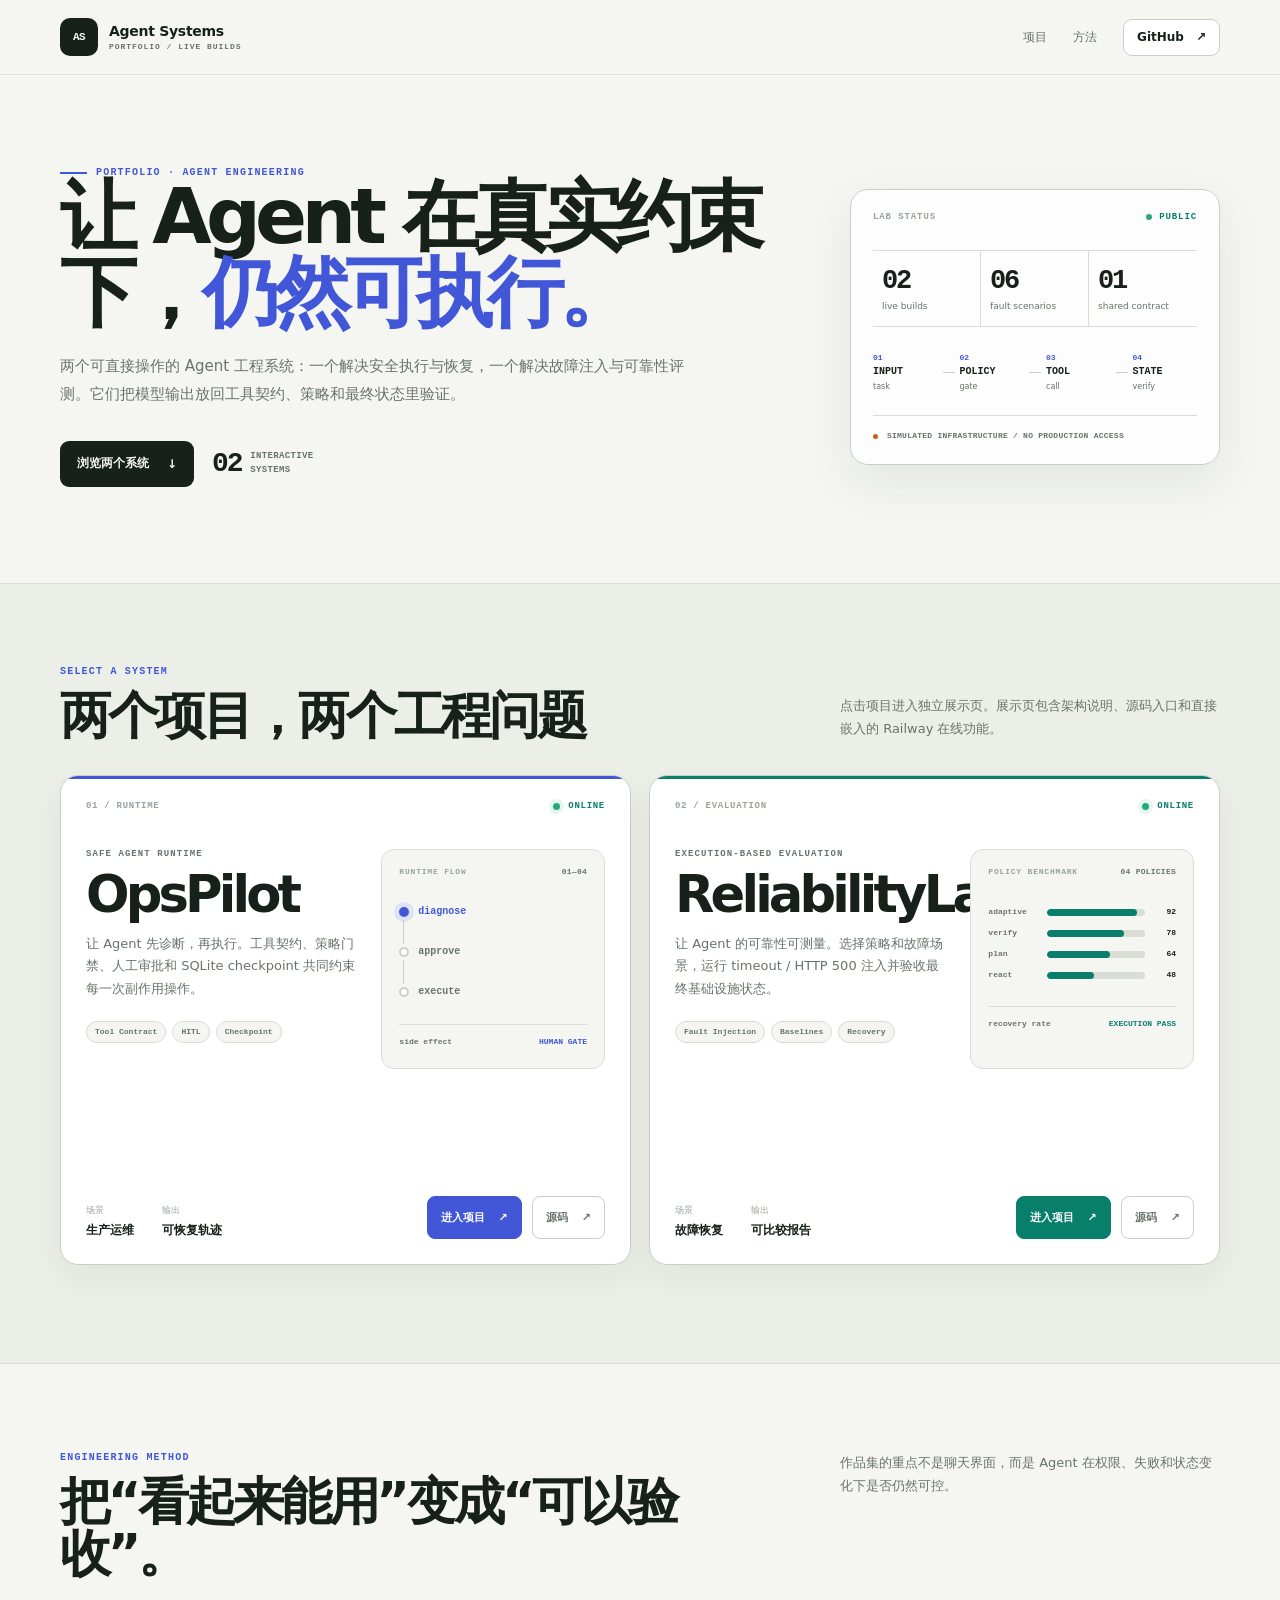
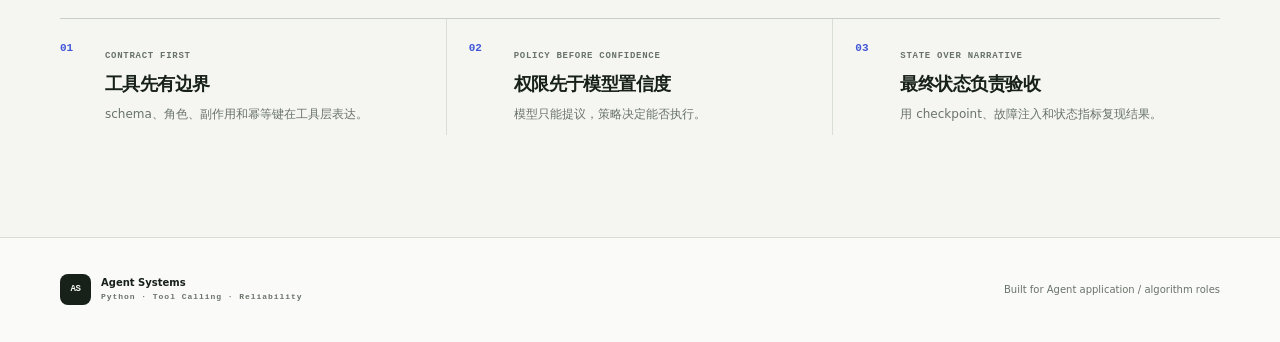
==== commit 487b064b: "fix: refresh live demos and redesign portfolio UI" ====
--- a/index.html
+++ b/index.html
@@ -3,24 +3,119 @@
   <head>
     <meta charset="utf-8" />
     <meta name="viewport" content="width=device-width, initial-scale=1" />
-    <meta name="theme-color" content="#0b1220" />
-    <meta name="description" content="Agent Engineering Lab：OpsPilot 与 AgentReliabilityLab 的统一项目导航。" />
-    <title>Agent Engineering Lab｜王存章</title>
+    <meta name="theme-color" content="#f5f6f2" />
+    <meta name="description" content="Agent Systems：两个可直接运行的 Agent 工程项目作品集。" />
+    <title>Agent Systems / Live Builds</title>
     <link rel="icon" href="./favicon.svg" type="image/svg+xml" />
-    <link rel="stylesheet" href="./styles.css?v=5" />
-    <script src="./config.js"></script>
-    <script src="./app.js" defer></script>
+    <link rel="stylesheet" href="./styles.css?v=20260815-4" />
+    <script src="./config.js?v=20260815-4"></script>
+    <script src="./app.js?v=20260815-4" defer></script>
   </head>
   <body>
-    <header class="site-header"><div class="page-shell nav-shell"><a class="brand" href="./"><span>AE</span><div><b>Agent Engineering Lab</b><small>PORTFOLIO / LIVE SYSTEMS</small></div></a><nav><a href="#projects">项目导航</a><a href="#principles">工程边界</a><a class="github-link" data-link="github">GitHub <span>↗</span></a></nav></div></header>
-    <main id="top">
-      <section class="hero page-shell"><div class="hero-copy"><div class="eyebrow"><i></i> TWO INTERACTIVE AGENT SYSTEMS</div><h1>选择一个系统，<br /><em>直接进入演示。</em></h1><p>两个可运行的 Agent 工程项目：一个展示安全可恢复的任务执行，一个展示故障注入与执行型可靠性评测。每个按钮都会进入独立的项目展示页，并连接对应的在线功能。</p><a class="hero-link" href="#projects">浏览项目 <span>↓</span></a></div><aside class="hero-summary" aria-label="项目概览"><div><strong>02</strong><span>interactive demos</span></div><div><strong>02</strong><span>Railway services</span></div><div class="summary-wide"><i></i><span>Live URLs are hydrated after deployment</span></div></aside></section>
-      <section class="projects" id="projects"><div class="page-shell"><div class="section-head"><div><span>PROJECT DIRECTORY</span><h2>两个入口，两个完整系统</h2></div><p>先看项目边界，再进入可交互页面。页面会展示架构、实现重点和在线演示入口。</p></div><div class="project-grid">
-        <article class="project-card opspilot" data-project="opspilot"><div class="card-accent"></div><div class="card-top"><span class="project-icon">OP</span><span class="availability"><i data-status-dot="opspilot"></i><span data-status="opspilot">CONFIGURING</span></span></div><div class="card-copy"><small>SAFE, RESUMABLE AGENT RUNTIME</small><h3>OpsPilot</h3><p>提交事故任务，观察诊断工具链，在扩容、回滚、重启等副作用操作前完成审批，并从 checkpoint 恢复执行。</p></div><div class="capability-list"><span>Tool Contract</span><span>Policy Gate</span><span>HITL</span><span>Checkpoint</span></div><dl class="project-facts"><div><dt>场景</dt><dd>生产运维</dd></div><div><dt>核心流程</dt><dd>诊断 → 审批 → 恢复</dd></div><div><dt>入口</dt><dd>项目展示页</dd></div></dl><div class="card-actions"><a class="launch" href="./opspilot.html"><span>进入 OpsPilot</span><b>→</b></a><a class="source-link" data-link="opspilotRepository"><span>源码</span><b>↗</b></a></div></article>
-        <article class="project-card reliability" data-project="reliability"><div class="card-accent"></div><div class="card-top"><span class="project-icon">RL</span><span class="availability"><i data-status-dot="reliability"></i><span data-status="reliability">CONFIGURING</span></span></div><div class="card-copy"><small>EXECUTION-BASED RELIABILITY EVALUATION</small><h3>ReliabilityLab</h3><p>选择策略和故障场景，直接运行超时/HTTP 500 注入实验，用最终基础设施状态计算恢复率和未授权副作用。</p></div><div class="capability-list"><span>Fault Injection</span><span>Policy Baselines</span><span>Recovery</span><span>Replayable</span></div><dl class="project-facts"><div><dt>场景</dt><dd>Agent 可靠性</dd></div><div><dt>核心流程</dt><dd>注入 → 执行 → 验收</dd></div><div><dt>入口</dt><dd>项目展示页</dd></div></dl><div class="card-actions"><a class="launch" href="./reliability.html"><span>进入 ReliabilityLab</span><b>→</b></a><a class="source-link" data-link="reliabilityRepository"><span>源码</span><b>↗</b></a></div></article>
-      </div></div></section>
-      <section class="principles" id="principles"><div class="page-shell"><div class="section-head compact"><div><span>SHARED ENGINEERING BOUNDARY</span><h2>模型提议，系统决定能否执行</h2></div><p>两个项目共用清晰的工具边界、策略门禁、执行轨迹和可复现评测，而不是把 Agent 简化成聊天框。</p></div><div class="principle-grid"><article><span>01</span><b>CONTRACT</b><h3>工具先有契约</h3><p>schema、角色、副作用和幂等键在工具层明确表达。</p></article><article><span>02</span><b>AUTHORITY</b><h3>权限先于置信度</h3><p>模型不能绕过人工审批直接修改模拟基础设施。</p></article><article><span>03</span><b>RECOVERY</b><h3>失败可以恢复</h3><p>checkpoint、retryable error 和结果状态支持继续执行。</p></article><article><span>04</span><b>EVALUATION</b><h3>结果可被复现</h3><p>固定场景、故障注入和最终状态验收产生可比较指标。</p></article></div></div></section>
+    <header class="site-header">
+      <div class="page-shell nav-shell">
+        <a class="brand" href="./" aria-label="返回 Agent Systems 首页">
+          <span class="brand-mark">AS</span>
+          <span class="brand-copy"><b>Agent Systems</b><small>PORTFOLIO / LIVE BUILDS</small></span>
+        </a>
+        <nav aria-label="主导航">
+          <a href="#systems">项目</a>
+          <a href="#method">方法</a>
+          <a class="github-link" data-link="github">GitHub <span>↗</span></a>
+        </nav>
+      </div>
+    </header>
+
+    <main>
+      <section class="hero page-shell">
+        <div class="hero-copy">
+          <div class="kicker"><span class="kicker-line"></span>PORTFOLIO · AGENT ENGINEERING</div>
+          <h1>让 Agent 在真实约束下，<span>仍然可执行。</span></h1>
+          <p>两个可直接操作的 Agent 工程系统：一个解决安全执行与恢复，一个解决故障注入与可靠性评测。它们把模型输出放回工具契约、策略和最终状态里验证。</p>
+          <div class="hero-actions">
+            <a class="button button-dark" href="#systems">浏览两个系统 <span>↓</span></a>
+            <div class="hero-note"><strong>02</strong><span>interactive<br />systems</span></div>
+          </div>
+        </div>
+
+        <aside class="lab-console" aria-label="作品集状态">
+          <div class="console-top"><span>LAB STATUS</span><span class="live-chip"><i></i> PUBLIC</span></div>
+          <div class="console-metrics">
+            <div><strong>02</strong><span>live builds</span></div>
+            <div><strong>06</strong><span>fault scenarios</span></div>
+            <div><strong>01</strong><span>shared contract</span></div>
+          </div>
+          <div class="console-flow" aria-label="Agent 执行链路">
+            <div><span>01</span><b>INPUT</b><small>task</small></div><i></i>
+            <div><span>02</span><b>POLICY</b><small>gate</small></div><i></i>
+            <div><span>03</span><b>TOOL</b><small>call</small></div><i></i>
+            <div><span>04</span><b>STATE</b><small>verify</small></div>
+          </div>
+          <div class="console-foot"><i></i> SIMULATED INFRASTRUCTURE / NO PRODUCTION ACCESS</div>
+        </aside>
+      </section>
+
+      <section class="systems-section" id="systems">
+        <div class="page-shell">
+          <div class="section-intro">
+            <div><div class="section-kicker">SELECT A SYSTEM</div><h2>两个项目，两个工程问题</h2></div>
+            <p>点击项目进入独立展示页。展示页包含架构说明、源码入口和直接嵌入的 Railway 在线功能。</p>
+          </div>
+
+          <div class="system-grid">
+            <article class="system-card system-card--opspilot" data-project="opspilot" data-live-url="https://agent-opspilot-demo-production.up.railway.app">
+              <div class="system-card-top"><span class="system-number">01 / RUNTIME</span><span class="system-status"><i data-status-dot="opspilot"></i><span data-status="opspilot">ONLINE</span></span></div>
+              <div class="system-card-body">
+                <div class="system-copy">
+                  <div class="mini-label">SAFE AGENT RUNTIME</div>
+                  <h3>OpsPilot</h3>
+                  <p>让 Agent 先诊断，再执行。工具契约、策略门禁、人工审批和 SQLite checkpoint 共同约束每一次副作用操作。</p>
+                  <div class="tag-row"><span>Tool Contract</span><span>HITL</span><span>Checkpoint</span></div>
+                </div>
+                <div class="system-visual visual-runtime" aria-label="OpsPilot 执行流程示意图">
+                  <div class="visual-title"><span>RUNTIME FLOW</span><b>01—04</b></div>
+                  <div class="runtime-flow"><div class="flow-node is-active"><i></i><span>diagnose</span></div><div class="flow-line"></div><div class="flow-node"><i></i><span>approve</span></div><div class="flow-line"></div><div class="flow-node"><i></i><span>execute</span></div></div>
+                  <div class="visual-footer"><span>side effect</span><strong>HUMAN GATE</strong></div>
+                </div>
+              </div>
+              <div class="system-card-bottom">
+                <div class="system-facts"><div><small>场景</small><b>生产运维</b></div><div><small>输出</small><b>可恢复轨迹</b></div></div>
+                <div class="card-actions"><a class="card-primary" href="./opspilot.html?v=20260815-4">进入项目 <span>↗</span></a><a class="card-link" data-link="opspilotRepository">源码 <span>↗</span></a></div>
+              </div>
+            </article>
+
+            <article class="system-card system-card--reliability" data-project="reliability" data-live-url="https://agent-reliabilitylab-demo-production.up.railway.app">
+              <div class="system-card-top"><span class="system-number">02 / EVALUATION</span><span class="system-status"><i data-status-dot="reliability"></i><span data-status="reliability">ONLINE</span></span></div>
+              <div class="system-card-body">
+                <div class="system-copy">
+                  <div class="mini-label">EXECUTION-BASED EVALUATION</div>
+                  <h3>ReliabilityLab</h3>
+                  <p>让 Agent 的可靠性可测量。选择策略和故障场景，运行 timeout / HTTP 500 注入并验收最终基础设施状态。</p>
+                  <div class="tag-row"><span>Fault Injection</span><span>Baselines</span><span>Recovery</span></div>
+                </div>
+                <div class="system-visual visual-reliability" aria-label="ReliabilityLab 评测示意图">
+                  <div class="visual-title"><span>POLICY BENCHMARK</span><b>04 POLICIES</b></div>
+                  <div class="benchmark-bars"><div><span>adaptive</span><i style="--value:92%"></i><b>92</b></div><div><span>verify</span><i style="--value:78%"></i><b>78</b></div><div><span>plan</span><i style="--value:64%"></i><b>64</b></div><div><span>react</span><i style="--value:48%"></i><b>48</b></div></div>
+                  <div class="visual-footer"><span>recovery rate</span><strong>EXECUTION PASS</strong></div>
+                </div>
+              </div>
+              <div class="system-card-bottom">
+                <div class="system-facts"><div><small>场景</small><b>故障恢复</b></div><div><small>输出</small><b>可比较报告</b></div></div>
+                <div class="card-actions"><a class="card-primary" href="./reliability.html?v=20260815-4">进入项目 <span>↗</span></a><a class="card-link" data-link="reliabilityRepository">源码 <span>↗</span></a></div>
+              </div>
+            </article>
+          </div>
+        </div>
+      </section>
+
+      <section class="method-section" id="method">
+        <div class="page-shell">
+          <div class="section-intro section-intro--method"><div><div class="section-kicker">ENGINEERING METHOD</div><h2>把“看起来能用”变成“可以验收”。</h2></div><p>作品集的重点不是聊天界面，而是 Agent 在权限、失败和状态变化下是否仍然可控。</p></div>
+          <div class="method-grid"><article><span>01</span><div><b>CONTRACT FIRST</b><h3>工具先有边界</h3><p>schema、角色、副作用和幂等键在工具层表达。</p></div></article><article><span>02</span><div><b>POLICY BEFORE CONFIDENCE</b><h3>权限先于模型置信度</h3><p>模型只能提议，策略决定能否执行。</p></div></article><article><span>03</span><div><b>STATE OVER NARRATIVE</b><h3>最终状态负责验收</h3><p>用 checkpoint、故障注入和状态指标复现结果。</p></div></article></div>
+        </div>
+      </section>
     </main>
-    <footer><div class="page-shell footer-inner"><div class="footer-brand"><span>AE</span><p><b>王存章</b><small>Agent 应用开发 · Agent 算法</small></p></div><p>Python · Tool Calling · MCP · Reliability</p></div></footer>
+
+    <footer><div class="page-shell footer-inner"><div class="footer-brand"><span class="brand-mark">AS</span><span><b>Agent Systems</b><small>Python · Tool Calling · Reliability</small></span></div><span>Built for Agent application / algorithm roles</span></div></footer>
   </body>
 </html>
--- a/styles.css
+++ b/styles.css
@@ -1,9 +1,264 @@
-:root{--bg:#f4f7fb;--surface:#fff;--soft:#edf2f7;--ink:#142033;--muted:#647287;--line:#dce4ed;--dark:#1d2a3d;--violet:#6859e8;--violet-soft:#eeecff;--teal:#0b9a82;--teal-soft:#e5f7f2;--orange:#d88632;font-family:Inter,ui-sans-serif,system-ui,-apple-system,"Segoe UI","PingFang SC","Microsoft YaHei",sans-serif;color:var(--ink);background:var(--bg)}*{box-sizing:border-box}html{scroll-behavior:smooth}body{min-width:320px;margin:0;overflow-x:hidden;background:var(--bg)}a{color:inherit;text-decoration:none}.page-shell{width:min(1180px,calc(100% - 48px));margin-inline:auto}.site-header{position:sticky;z-index:30;top:0;border-bottom:1px solid #dce4ede6;background:#f4f7fbe8;backdrop-filter:blur(18px)}.nav-shell{min-height:72px;display:flex;align-items:center;justify-content:space-between;gap:30px}.brand{display:flex;align-items:center;gap:12px}.brand>span,.footer-brand>span{width:38px;height:38px;display:grid;place-items:center;border-radius:11px;color:#fff;background:var(--dark);font:800 11px ui-monospace,monospace}.brand div{display:grid;gap:2px}.brand b{font-size:14px}.brand small{color:var(--muted);font:650 8px ui-monospace,monospace;letter-spacing:.1em}nav{display:flex;align-items:center;gap:28px;color:var(--muted);font-size:13px}nav a:hover{color:var(--ink)}.github-link{min-height:38px;display:flex;align-items:center;gap:14px;padding:0 14px;border:1px solid var(--line);border-radius:9px;color:var(--ink);background:var(--surface);font-weight:700}.github-link.disabled,.source-link.disabled,.secondary-button.disabled,.primary-button.disabled{pointer-events:none;opacity:.45}
-.hero{min-height:430px;display:grid;grid-template-columns:minmax(0,1fr) 330px;gap:80px;align-items:center;padding-block:76px 62px}.eyebrow{display:flex;align-items:center;gap:9px;color:var(--teal);font:750 10px ui-monospace,monospace;letter-spacing:.13em}.eyebrow i{width:7px;height:7px;border-radius:50%;background:var(--teal);box-shadow:0 0 0 5px #0b9a8217}h1{max-width:760px;margin:22px 0 20px;font-size:clamp(48px,5.2vw,72px);line-height:1.04;letter-spacing:-.06em}h1 em{color:var(--violet);font-style:normal}.hero-copy>p{max-width:700px;margin:0;color:var(--muted);font-size:16px;line-height:1.8}.hero-link{width:fit-content;min-height:44px;display:flex;align-items:center;gap:28px;margin-top:28px;padding:0 17px;border-radius:9px;color:#fff;background:var(--dark);font-size:13px;font-weight:750}.hero-summary{display:grid;grid-template-columns:1fr 1fr;overflow:hidden;border:1px solid var(--line);border-radius:16px;background:var(--surface);box-shadow:0 22px 60px #23314414}.hero-summary>div{min-height:128px;display:flex;flex-direction:column;justify-content:center;padding:24px;border-right:1px solid var(--line)}.hero-summary>div:nth-child(2){border-right:0}.hero-summary strong{font-size:36px;letter-spacing:-.05em}.hero-summary span{margin-top:7px;color:var(--muted);font-size:12px}.hero-summary .summary-wide{min-height:58px;grid-column:1/-1;flex-direction:row;align-items:center;justify-content:flex-start;gap:10px;padding-block:0;border-top:1px solid var(--line);border-right:0}.summary-wide i,.availability i{width:7px;height:7px;border-radius:50%;background:#25b681;box-shadow:0 0 0 4px #25b6811a}.summary-wide i.offline,.availability i.offline{background:var(--orange);box-shadow:0 0 0 4px #d886321a}.summary-wide span{margin:0;font:650 10px ui-monospace,monospace;text-transform:uppercase;letter-spacing:.05em}
-.projects{padding-block:72px 88px;border-top:1px solid var(--line);background:var(--soft)}.section-head{display:flex;align-items:end;justify-content:space-between;gap:60px;margin-bottom:34px}.section-head>div>span,.showcase-section-head>div>span{color:var(--violet);font:750 10px ui-monospace,monospace;letter-spacing:.12em}.section-head h2,.showcase-section-head h2{margin:9px 0 0;font-size:clamp(32px,3.8vw,48px);line-height:1.1;letter-spacing:-.045em}.section-head>p,.showcase-section-head>p{max-width:470px;margin:0;color:var(--muted);font-size:14px;line-height:1.7}.project-grid{display:grid;grid-template-columns:repeat(2,minmax(0,1fr));gap:20px}.project-card{position:relative;min-width:0;min-height:530px;display:flex;flex-direction:column;padding:30px;overflow:hidden;border:1px solid var(--line);border-radius:18px;background:var(--surface);box-shadow:0 16px 42px #2331440e;opacity:0;transform:translateY(14px);transition:opacity .45s ease,transform .45s ease}.project-card.visible,.principle-grid article.visible,.section-head.visible{opacity:1;transform:none}.card-accent{position:absolute;top:0;left:0;right:0;height:4px;background:var(--violet)}.reliability .card-accent{background:var(--teal)}.card-top{display:flex;align-items:center;justify-content:space-between}.project-icon{width:48px;height:48px;display:grid;place-items:center;border-radius:13px;color:var(--violet);background:var(--violet-soft);font:800 12px ui-monospace,monospace}.reliability .project-icon{color:var(--teal);background:var(--teal-soft)}.availability{display:flex;align-items:center;gap:8px;color:#477263;font:700 9px ui-monospace,monospace;letter-spacing:.08em}.card-copy{margin-top:30px}.card-copy small{color:var(--muted);font:700 9px ui-monospace,monospace;letter-spacing:.11em}.card-copy h3{margin:10px 0 12px;font-size:clamp(34px,4vw,48px);letter-spacing:-.055em}.card-copy p{min-height:76px;margin:0;color:var(--muted);font-size:14px;line-height:1.75}.capability-list{display:flex;flex-wrap:wrap;gap:7px;margin-top:20px}.capability-list span,.hero-meta span{padding:6px 9px;border:1px solid var(--line);border-radius:999px;color:#59677b;background:#f8fafc;font:650 9px ui-monospace,monospace}.project-facts{display:grid;grid-template-columns:.8fr 1.45fr .75fr;margin:24px 0;padding-block:17px;border-block:1px solid var(--line)}.project-facts div{min-width:0;padding-inline:14px;border-right:1px solid var(--line)}.project-facts div:first-child{padding-left:0}.project-facts div:last-child{padding-right:0;border-right:0}.project-facts dt{color:#8a94a5;font-size:10px}.project-facts dd{margin:6px 0 0;overflow:hidden;font-size:12px;font-weight:750;text-overflow:ellipsis;white-space:nowrap}.card-actions{display:grid;grid-template-columns:minmax(0,1.55fr) minmax(120px,.75fr);gap:10px;margin-top:auto}.card-actions a,.primary-button,.secondary-button{min-width:0;min-height:50px;display:flex;align-items:center;justify-content:space-between;gap:14px;padding:0 17px;border:1px solid var(--line);border-radius:10px;font-size:13px;font-weight:750;transition:transform .18s ease,box-shadow .18s ease}.card-actions a:hover,.primary-button:hover,.secondary-button:hover{transform:translateY(-2px);box-shadow:0 10px 26px #2331441a}.card-actions .launch,.primary-button{color:#fff;border-color:var(--violet);background:var(--violet)}.reliability .card-actions .launch{border-color:var(--teal);background:var(--teal);color:#06251e}.card-actions .source-link,.secondary-button{color:var(--ink);background:var(--surface)}
-.principles{padding-block:82px 96px}.section-head.compact h2{font-size:clamp(30px,3.4vw,43px)}.principle-grid{display:grid;grid-template-columns:repeat(4,minmax(0,1fr));gap:12px}.principle-grid article{min-height:210px;padding:22px;border:1px solid var(--line);border-radius:14px;background:var(--surface);opacity:0;transform:translateY(14px);transition:opacity .45s ease,transform .45s ease}.principle-grid article>span{color:#9aa4b3;font:700 10px ui-monospace,monospace}.principle-grid b{display:block;margin-top:38px;color:var(--violet);font:750 10px ui-monospace,monospace;letter-spacing:.06em}.principle-grid h3{margin:9px 0 9px;font-size:19px}.principle-grid p{margin:0;color:var(--muted);font-size:12px;line-height:1.7}
-footer{border-top:1px solid var(--line);background:var(--surface)}.footer-inner{min-height:110px;display:flex;align-items:center;justify-content:space-between;gap:30px;color:var(--muted);font-size:11px}.footer-brand{display:flex;align-items:center;gap:12px;color:var(--ink)}.footer-brand>span{width:34px;height:34px}.footer-brand p{display:grid;gap:2px;margin:0}.footer-brand small{color:var(--muted);font-weight:500}
-.showcase-page{padding-bottom:80px}.showcase-hero{display:grid;grid-template-columns:minmax(0,1fr) 320px;align-items:end;gap:50px;padding:78px 0 58px}.showcase-hero h1{font-size:clamp(46px,6vw,75px)}.hero-actions{display:flex;gap:10px;margin-top:28px}.hero-actions a{min-height:45px}.hero-meta{display:flex;flex-wrap:wrap;justify-content:flex-end;align-content:end;gap:8px}.live-section{padding-top:15px}.showcase-section-head{display:flex;align-items:end;justify-content:space-between;gap:50px;margin-bottom:25px}.live-frame-wrap{position:relative;min-height:760px;overflow:hidden;border:1px solid var(--line);border-radius:18px;background:#0b1220;box-shadow:0 22px 60px #23314417}.live-frame-wrap iframe{width:100%;height:760px;border:0;background:#0b1220}.live-offline{min-height:760px;display:grid;place-items:center;align-content:center;text-align:center;color:#91a0b6}.live-offline strong{color:#e9eef7;font-size:22px}.live-offline p{max-width:450px;margin:12px 0 20px;font-size:13px;line-height:1.7}.live-offline .secondary-button{display:inline-flex}.detail-grid{display:grid;grid-template-columns:repeat(3,minmax(0,1fr));gap:12px;margin-top:18px}.detail-grid article{min-height:190px;padding:22px;border:1px solid var(--line);border-radius:14px;background:var(--surface)}.detail-grid article>span{color:var(--violet);font:750 10px ui-monospace,monospace;letter-spacing:.08em}.detail-grid h3{margin:34px 0 10px;font-size:20px}.detail-grid p{margin:0;color:var(--muted);font-size:12px;line-height:1.7}.reliability-page .eyebrow,.reliability-page .detail-grid article>span{color:var(--teal)}.reliability-page .primary-button{border-color:var(--teal);background:var(--teal);color:#06251e}
-@media(max-width:900px){.hero,.showcase-hero{grid-template-columns:1fr;gap:38px;padding-top:60px}.hero-summary{width:min(460px,100%)}.section-head,.showcase-section-head{align-items:start;flex-direction:column;gap:15px}.project-grid{grid-template-columns:1fr}.principle-grid{grid-template-columns:repeat(2,minmax(0,1fr))}.hero-meta{justify-content:flex-start}.detail-grid{grid-template-columns:1fr 1fr}.live-frame-wrap,.live-frame-wrap iframe,.live-offline{min-height:680px;height:680px}}
-@media(max-width:560px){.page-shell{width:min(100% - 28px,1180px)}.nav-shell{min-height:64px}.brand small,nav a:not(.github-link){display:none}nav{gap:0}.github-link{min-height:36px;padding-inline:12px}.hero,.showcase-hero{min-height:0;gap:30px;padding-block:46px 44px}.eyebrow{font-size:8px;letter-spacing:.1em}h1,.showcase-hero h1{margin-block:18px 16px;font-size:42px;line-height:1.07}.hero-copy>p{font-size:14px;line-height:1.75}.hero-link{width:100%;justify-content:space-between}.hero-summary>div{min-height:102px;padding:18px}.hero-summary strong{font-size:30px}.projects,.principles{padding-block:58px}.section-head{margin-bottom:26px}.section-head h2,.showcase-section-head h2{font-size:32px}.project-card{min-height:0;padding:22px;border-radius:15px}.card-copy{margin-top:23px}.card-copy h3{font-size:36px}.card-copy p{min-height:0;font-size:13px}.project-facts{grid-template-columns:1fr;gap:12px}.project-facts div,.project-facts div:first-child{padding:0;border-right:0}.project-facts div{display:flex;justify-content:space-between;gap:20px}.project-facts dd{margin:0;text-align:right}.card-actions,.detail-grid{grid-template-columns:1fr}.card-actions a{width:100%;min-height:48px}.principle-grid{grid-template-columns:1fr}.principle-grid article{min-height:170px}.principle-grid b{margin-top:24px}.footer-inner{align-items:flex-start;flex-direction:column;justify-content:center}.hero-actions{align-items:stretch;flex-direction:column}.hero-actions a{width:100%}.live-frame-wrap,.live-frame-wrap iframe,.live-offline{min-height:620px;height:620px}}
-@media(prefers-reduced-motion:reduce){html{scroll-behavior:auto}*,*::before,*::after{transition-duration:.01ms!important}}
+:root {
+  --paper: #f5f6f2;
+  --paper-2: #eceee8;
+  --white: #ffffff;
+  --ink: #172019;
+  --muted: #69736a;
+  --quiet: #9aa29a;
+  --line: #d9ded5;
+  --line-dark: #c8d0c6;
+  --cobalt: #4157d8;
+  --cobalt-soft: #edf0ff;
+  --teal: #087f6b;
+  --teal-soft: #e3f3ed;
+  --orange: #b96525;
+  --shadow: 0 18px 50px rgba(30, 42, 32, .08);
+  --radius: 18px;
+  font-family: Inter, ui-sans-serif, system-ui, -apple-system, BlinkMacSystemFont, "Segoe UI", "PingFang SC", "Microsoft YaHei", sans-serif;
+  color: var(--ink);
+  background: var(--paper);
+}
+
+* { box-sizing: border-box; }
+html { scroll-behavior: smooth; }
+body {
+  min-width: 320px;
+  margin: 0;
+  overflow-x: hidden;
+  background: var(--paper);
+}
+body::before {
+  position: fixed;
+  z-index: -1;
+  inset: 0;
+  pointer-events: none;
+  content: "";
+  opacity: .38;
+  background-image: linear-gradient(rgba(23, 32, 25, .035) 1px, transparent 1px), linear-gradient(90deg, rgba(23, 32, 25, .035) 1px, transparent 1px);
+  background-size: 36px 36px;
+  mask-image: linear-gradient(to bottom, black, transparent 72%);
+}
+a { color: inherit; text-decoration: none; }
+.page-shell { width: min(1160px, calc(100% - 48px)); margin-inline: auto; }
+
+.site-header {
+  position: sticky;
+  z-index: 20;
+  top: 0;
+  border-bottom: 1px solid rgba(217, 222, 213, .86);
+  background: rgba(245, 246, 242, .86);
+  backdrop-filter: blur(18px);
+}
+.nav-shell { min-height: 74px; display: flex; align-items: center; justify-content: space-between; gap: 28px; }
+.brand { display: inline-flex; align-items: center; gap: 11px; }
+.brand-mark { display: grid; width: 38px; height: 38px; place-items: center; border-radius: 10px; color: #f7f8f2; background: var(--ink); font: 800 11px/1 ui-monospace, SFMono-Regular, Menlo, monospace; letter-spacing: -.05em; }
+.brand-copy { display: grid; gap: 3px; }
+.brand-copy b { font-size: 14px; letter-spacing: -.02em; }
+.brand-copy small, .footer-brand small { color: var(--muted); font: 700 8px/1.2 ui-monospace, SFMono-Regular, Menlo, monospace; letter-spacing: .12em; }
+nav { display: flex; align-items: center; gap: 26px; color: var(--muted); font-size: 12px; }
+nav a:hover { color: var(--ink); }
+.github-link { display: inline-flex; min-height: 37px; align-items: center; gap: 12px; padding: 0 13px; border: 1px solid var(--line-dark); border-radius: 9px; color: var(--ink); background: var(--white); font-weight: 750; }
+.github-link:hover { border-color: var(--ink); }
+.disabled { pointer-events: none; opacity: .45; }
+
+.hero { display: grid; grid-template-columns: minmax(0, 1fr) 370px; gap: 72px; align-items: center; padding-block: 92px 96px; }
+.kicker, .section-kicker, .mini-label { color: var(--cobalt); font: 750 10px/1.2 ui-monospace, SFMono-Regular, Menlo, monospace; letter-spacing: .12em; }
+.kicker { display: flex; align-items: center; gap: 9px; }
+.kicker-line { display: inline-block; width: 27px; height: 2px; background: currentColor; }
+h1, h2, h3, p { margin-top: 0; }
+h1 { max-width: 780px; margin-bottom: 22px; font-size: clamp(48px, 6vw, 78px); line-height: .99; letter-spacing: -.075em; }
+h1 span { color: var(--cobalt); }
+.hero-copy > p { max-width: 650px; margin-bottom: 0; color: var(--muted); font-size: 15px; line-height: 1.85; }
+.hero-actions { display: flex; align-items: center; gap: 18px; margin-top: 32px; }
+.button { display: inline-flex; min-height: 46px; align-items: center; justify-content: space-between; gap: 18px; padding: 0 16px; border: 1px solid transparent; border-radius: 9px; font-size: 12px; font-weight: 800; transition: transform .18s ease, box-shadow .18s ease, border-color .18s ease; }
+.button:hover, .card-primary:hover, .card-link:hover { transform: translateY(-2px); box-shadow: 0 10px 24px rgba(23, 32, 25, .12); }
+.button-dark { color: #f7f8f2; background: var(--ink); }
+.button-accent { color: #fff; background: var(--cobalt); }
+.button-ghost { color: var(--ink); border-color: var(--line-dark); background: var(--white); }
+.button-ghost:hover { border-color: var(--ink); }
+.hero-note { display: flex; align-items: center; gap: 9px; color: var(--muted); font: 700 9px/1.45 ui-monospace, SFMono-Regular, Menlo, monospace; text-transform: uppercase; letter-spacing: .04em; }
+.hero-note strong { color: var(--ink); font: 800 28px/1 ui-monospace, SFMono-Regular, Menlo, monospace; letter-spacing: -.08em; }
+.lab-console { padding: 22px; border: 1px solid var(--line-dark); border-radius: var(--radius); background: rgba(255, 255, 255, .76); box-shadow: var(--shadow); }
+.console-top, .visual-title, .architecture-top, .demo-toolbar, .section-title-row, .system-card-top { display: flex; align-items: center; justify-content: space-between; gap: 16px; }
+.console-top, .visual-title, .architecture-top { color: var(--quiet); font: 750 9px/1.2 ui-monospace, SFMono-Regular, Menlo, monospace; letter-spacing: .1em; }
+.live-chip { display: inline-flex; align-items: center; gap: 7px; color: var(--teal); }
+.live-chip i, .console-foot i, .system-status i, .service-state i { display: inline-block; width: 7px; height: 7px; border-radius: 50%; background: #28a979; box-shadow: 0 0 0 4px rgba(40, 169, 121, .12); }
+.live-chip i { width: 6px; height: 6px; box-shadow: none; }
+.console-metrics { display: grid; grid-template-columns: repeat(3, 1fr); margin-top: 28px; border-block: 1px solid var(--line); }
+.console-metrics div { padding: 17px 9px 15px; border-right: 1px solid var(--line); }
+.console-metrics div:last-child { border-right: 0; }
+.console-metrics strong { display: block; color: var(--ink); font: 800 27px/1 ui-monospace, SFMono-Regular, Menlo, monospace; letter-spacing: -.08em; }
+.console-metrics span { display: block; margin-top: 6px; color: var(--muted); font-size: 9px; }
+.console-flow { display: grid; grid-template-columns: 1fr 12px 1fr 12px 1fr 12px 1fr; align-items: center; gap: 5px; padding-block: 27px 24px; }
+.console-flow > div { display: grid; gap: 5px; }
+.console-flow span { color: var(--cobalt); font: 700 8px/1 ui-monospace, SFMono-Regular, Menlo, monospace; }
+.console-flow b { font: 800 10px/1 ui-monospace, SFMono-Regular, Menlo, monospace; }
+.console-flow small { color: var(--muted); font-size: 8px; }
+.console-flow > i { height: 1px; background: var(--line-dark); }
+.console-foot { display: flex; align-items: center; gap: 9px; padding-top: 14px; border-top: 1px solid var(--line); color: var(--muted); font: 700 8px/1.45 ui-monospace, SFMono-Regular, Menlo, monospace; letter-spacing: .03em; }
+.console-foot i { width: 5px; height: 5px; background: var(--orange); box-shadow: none; }
+
+.systems-section { padding-block: 82px 98px; border-block: 1px solid var(--line); background: var(--paper-2); }
+.section-intro { display: flex; align-items: end; justify-content: space-between; gap: 48px; margin-bottom: 34px; }
+.section-intro h2 { max-width: 620px; margin: 11px 0 0; font-size: clamp(32px, 4vw, 52px); line-height: 1.02; letter-spacing: -.065em; }
+.section-intro > p { max-width: 380px; margin: 0; color: var(--muted); font-size: 13px; line-height: 1.75; }
+.system-grid { display: grid; grid-template-columns: repeat(2, minmax(0, 1fr)); gap: 18px; }
+.system-card { position: relative; display: flex; min-width: 0; flex-direction: column; min-height: 490px; padding: 25px; overflow: hidden; border: 1px solid var(--line-dark); border-radius: var(--radius); background: var(--white); box-shadow: 0 13px 38px rgba(30, 42, 32, .055); }
+.system-card::before { position: absolute; top: 0; left: 0; width: 100%; height: 3px; content: ""; background: var(--cobalt); }
+.system-card--reliability::before { background: var(--teal); }
+.system-card-top { color: var(--quiet); font: 750 9px/1.2 ui-monospace, SFMono-Regular, Menlo, monospace; letter-spacing: .08em; }
+.system-status { display: inline-flex; align-items: center; gap: 8px; color: var(--teal); }
+.system-status i.offline { background: var(--orange); box-shadow: 0 0 0 4px rgba(185, 101, 37, .12); }
+.system-card-body { display: grid; grid-template-columns: minmax(0, 1.1fr) minmax(220px, .9fr); gap: 22px; align-items: stretch; margin-top: 37px; }
+.mini-label { color: var(--muted); font-size: 9px; }
+.system-copy h3 { margin: 10px 0 12px; font-size: clamp(35px, 4vw, 52px); line-height: 1; letter-spacing: -.075em; }
+.system-copy p { max-width: 330px; margin-bottom: 0; color: var(--muted); font-size: 13px; line-height: 1.75; }
+.tag-row { display: flex; flex-wrap: wrap; gap: 6px; margin-top: 20px; }
+.tag-row span { padding: 6px 8px; border: 1px solid var(--line); border-radius: 999px; color: var(--muted); background: var(--paper); font: 700 8px/1 ui-monospace, SFMono-Regular, Menlo, monospace; }
+.system-visual { align-self: stretch; min-height: 220px; padding: 17px; border: 1px solid var(--line); border-radius: 13px; background: var(--paper); }
+.visual-title { color: var(--quiet); font-size: 8px; }
+.visual-title b { color: var(--muted); font-size: 8px; letter-spacing: .03em; }
+.runtime-flow { display: grid; gap: 0; margin-top: 31px; }
+.flow-node { display: flex; align-items: center; gap: 9px; color: var(--muted); font: 750 10px/1 ui-monospace, SFMono-Regular, Menlo, monospace; }
+.flow-node i { width: 10px; height: 10px; border: 2px solid var(--line-dark); border-radius: 50%; background: var(--white); }
+.flow-node.is-active { color: var(--cobalt); }
+.flow-node.is-active i { border-color: var(--cobalt); background: var(--cobalt); box-shadow: 0 0 0 5px rgba(65, 87, 216, .12); }
+.flow-line { width: 1px; height: 24px; margin: 3px 0 3px 4px; background: var(--line-dark); }
+.visual-footer { display: flex; align-items: center; justify-content: space-between; gap: 8px; margin-top: 27px; padding-top: 12px; border-top: 1px solid var(--line); color: var(--muted); font: 700 8px/1.2 ui-monospace, SFMono-Regular, Menlo, monospace; }
+.visual-footer strong { color: var(--cobalt); font-size: 8px; }
+.system-card--reliability .visual-footer strong { color: var(--teal); }
+.benchmark-bars, .metric-plot { display: grid; gap: 13px; margin-top: 32px; }
+.benchmark-bars > div, .metric-plot > div { display: grid; grid-template-columns: 51px 1fr 23px; align-items: center; gap: 8px; color: var(--muted); font: 700 8px/1 ui-monospace, SFMono-Regular, Menlo, monospace; }
+.benchmark-bars i, .metric-plot i { display: block; height: 7px; overflow: hidden; border-radius: 999px; background: var(--line); }
+.benchmark-bars i::after, .metric-plot i::after { display: block; width: var(--value); height: 100%; content: ""; border-radius: inherit; background: var(--teal); }
+.benchmark-bars b, .metric-plot b { color: var(--ink); text-align: right; }
+.system-card-bottom { display: grid; grid-template-columns: minmax(0, 1fr) minmax(200px, .95fr); gap: 22px; align-items: end; margin-top: auto; padding-top: 25px; }
+.system-facts { display: flex; gap: 28px; }
+.system-facts div { display: grid; gap: 5px; }
+.system-facts small { color: var(--quiet); font-size: 9px; }
+.system-facts b { font-size: 12px; }
+.card-actions { display: flex; align-items: center; justify-content: flex-end; gap: 10px; }
+.card-primary, .card-link { display: inline-flex; min-height: 43px; align-items: center; justify-content: space-between; gap: 14px; padding: 0 13px; border: 1px solid var(--line-dark); border-radius: 8px; font-size: 11px; font-weight: 800; transition: transform .18s ease, box-shadow .18s ease; }
+.card-primary { color: #fff; border-color: var(--cobalt); background: var(--cobalt); }
+.system-card--reliability .card-primary { border-color: var(--teal); background: var(--teal); }
+.card-link { color: var(--muted); background: var(--white); }
+
+.method-section { padding-block: 88px 102px; }
+.section-intro--method { align-items: start; margin-bottom: 39px; }
+.method-grid { display: grid; grid-template-columns: repeat(3, minmax(0, 1fr)); border-top: 1px solid var(--line-dark); }
+.method-grid article { display: grid; grid-template-columns: 32px 1fr; gap: 13px; padding: 24px 22px 10px 0; border-right: 1px solid var(--line); }
+.method-grid article + article { padding-left: 22px; }
+.method-grid article:last-child { border-right: 0; }
+.method-grid article > span { color: var(--cobalt); font: 800 11px/1 ui-monospace, SFMono-Regular, Menlo, monospace; }
+.method-grid b { color: var(--muted); font: 750 9px/1.2 ui-monospace, SFMono-Regular, Menlo, monospace; letter-spacing: .08em; }
+.method-grid h3 { margin: 10px 0 8px; font-size: 18px; letter-spacing: -.03em; }
+.method-grid p { margin: 0; color: var(--muted); font-size: 12px; line-height: 1.7; }
+footer { border-top: 1px solid var(--line); background: rgba(255, 255, 255, .52); }
+.footer-inner { display: flex; min-height: 104px; align-items: center; justify-content: space-between; gap: 24px; color: var(--muted); font-size: 10px; }
+.footer-brand { display: flex; align-items: center; gap: 10px; color: var(--ink); }
+.footer-brand .brand-mark { width: 31px; height: 31px; border-radius: 8px; font-size: 9px; }
+.footer-brand > span:last-child { display: grid; gap: 4px; }
+
+.detail-page { padding-bottom: 100px; }
+.breadcrumb { display: flex; align-items: center; gap: 9px; padding-top: 28px; color: var(--quiet); font: 700 9px/1.2 ui-monospace, SFMono-Regular, Menlo, monospace; }
+.breadcrumb a:hover { color: var(--ink); }
+.detail-hero { display: grid; grid-template-columns: minmax(0, 1fr) 390px; gap: 74px; align-items: end; padding-block: 75px 84px; }
+.detail-hero h1 { max-width: 710px; margin: 20px 0 20px; font-size: clamp(47px, 6vw, 76px); }
+.detail-hero h1 span { color: var(--cobalt); }
+.detail-hero-copy > p { max-width: 620px; margin: 0; color: var(--muted); font-size: 15px; line-height: 1.85; }
+.architecture-card { padding: 22px; border: 1px solid var(--line-dark); border-radius: var(--radius); background: var(--white); box-shadow: var(--shadow); }
+.architecture-top { color: var(--quiet); font-size: 9px; }
+.architecture-top b { color: var(--cobalt); font-size: 8px; }
+.architecture-flow { display: grid; grid-template-columns: 1fr 25px 1fr 25px 1fr; align-items: center; gap: 6px; margin-top: 36px; }
+.architecture-flow > i { height: 1px; background: var(--line-dark); }
+.architecture-node { display: grid; gap: 7px; min-width: 0; }
+.architecture-node small { color: var(--cobalt); font: 700 8px/1 ui-monospace, SFMono-Regular, Menlo, monospace; }
+.architecture-node b { font: 800 12px/1 ui-monospace, SFMono-Regular, Menlo, monospace; }
+.architecture-node span { color: var(--muted); font-size: 9px; }
+.architecture-node.is-gate b { color: var(--cobalt); }
+.architecture-stats { display: grid; grid-template-columns: repeat(3, 1fr); margin-top: 33px; border-top: 1px solid var(--line); }
+.architecture-stats div { display: grid; gap: 6px; padding-top: 15px; border-right: 1px solid var(--line); }
+.architecture-stats div + div { padding-left: 13px; }
+.architecture-stats div:last-child { border-right: 0; }
+.architecture-stats b { font: 800 15px/1 ui-monospace, SFMono-Regular, Menlo, monospace; }
+.architecture-stats span { color: var(--muted); font-size: 9px; }
+.architecture-card--teal .architecture-top b, .architecture-card--teal .architecture-node small { color: var(--teal); }
+.architecture-card--teal .metric-plot { margin-top: 34px; }
+.metric-plot > div { grid-template-columns: 63px 1fr 25px; }
+.metric-plot i::after { background: var(--teal); }
+.demo-section { padding-top: 5px; }
+.section-title-row { align-items: end; margin-bottom: 20px; }
+.section-title-row h2 { margin: 10px 0 0; font-size: clamp(30px, 3.5vw, 45px); line-height: 1; letter-spacing: -.06em; }
+.service-state { display: inline-flex; align-items: center; gap: 8px; color: var(--teal); font: 800 9px/1 ui-monospace, SFMono-Regular, Menlo, monospace; letter-spacing: .08em; }
+.service-state.is-error { color: var(--orange); }
+.service-state.is-error i { background: var(--orange); box-shadow: 0 0 0 4px rgba(185, 101, 37, .12); }
+.demo-shell { overflow: hidden; border: 1px solid #273339; border-radius: var(--radius); background: #10191d; box-shadow: 0 22px 60px rgba(23, 32, 25, .16); }
+.demo-toolbar { min-height: 48px; padding: 0 17px; border-bottom: 1px solid #29373b; color: #9eafad; background: #172226; font: 700 9px/1 ui-monospace, SFMono-Regular, Menlo, monospace; letter-spacing: .02em; }
+.demo-toolbar > span { display: inline-flex; align-items: center; gap: 6px; min-width: 0; }
+.demo-toolbar > span b { overflow: hidden; margin-left: 7px; color: #c4d1cd; font-weight: 700; text-overflow: ellipsis; white-space: nowrap; }
+.demo-toolbar > span > i { display: inline-block; width: 7px; height: 7px; border-radius: 50%; background: #d87966; }
+.demo-toolbar > span > i:nth-child(2) { background: #e0b35d; }
+.demo-toolbar > span > i:nth-child(3) { background: #65b795; }
+.demo-toolbar > a { color: #9bd5c0; white-space: nowrap; }
+.demo-toolbar > a:hover { color: #fff; }
+.live-frame-wrap { position: relative; min-height: 760px; background: #0b1220; }
+.live-frame-wrap iframe { display: block; width: 100%; height: 760px; border: 0; background: #0b1220; }
+.live-offline { display: grid; min-height: 760px; place-items: center; align-content: center; padding: 24px; color: #9eafad; text-align: center; }
+.live-offline[hidden] { display: none; }
+.live-offline strong { color: #eef5f1; font-size: 20px; }
+.live-offline p { max-width: 360px; margin: 10px 0 0; font-size: 12px; line-height: 1.7; }
+.detail-points { display: grid; grid-template-columns: repeat(3, minmax(0, 1fr)); gap: 13px; margin-top: 17px; }
+.detail-points article { min-height: 190px; padding: 22px; border: 1px solid var(--line); border-radius: 14px; background: var(--white); }
+.detail-points article > span { color: var(--cobalt); font: 750 9px/1.2 ui-monospace, SFMono-Regular, Menlo, monospace; letter-spacing: .08em; }
+.detail-points h3 { margin: 35px 0 10px; font-size: 19px; letter-spacing: -.03em; }
+.detail-points p { margin: 0; color: var(--muted); font-size: 12px; line-height: 1.72; }
+.detail-body--teal .detail-hero h1 span, .detail-body--teal .detail-points article > span { color: var(--teal); }
+
+@media (max-width: 940px) {
+  .hero, .detail-hero { grid-template-columns: 1fr; gap: 42px; }
+  .lab-console, .architecture-card { width: min(500px, 100%); }
+  .section-intro { align-items: start; flex-direction: column; gap: 14px; }
+  .system-card-body { grid-template-columns: minmax(0, 1fr) 250px; }
+}
+@media (max-width: 760px) {
+  .page-shell { width: min(100% - 32px, 1160px); }
+  .hero { padding-block: 63px 70px; }
+  .system-grid, .method-grid, .detail-points { grid-template-columns: 1fr; }
+  .system-card { min-height: 0; }
+  .method-grid { border-bottom: 1px solid var(--line-dark); }
+  .method-grid article, .method-grid article + article { padding: 22px 0; border-right: 0; border-bottom: 1px solid var(--line); }
+  .method-grid article:last-child { border-bottom: 0; }
+  .system-card-body { grid-template-columns: 1fr; }
+  .system-visual { min-height: 207px; }
+  .system-card-bottom { grid-template-columns: 1fr; gap: 18px; }
+  .card-actions { justify-content: stretch; }
+  .card-primary, .card-link { flex: 1; }
+  .detail-hero { padding-block: 58px 70px; }
+  .detail-points article { min-height: 0; }
+  .live-frame-wrap, .live-frame-wrap iframe, .live-offline { min-height: 620px; height: 620px; }
+}
+@media (max-width: 520px) {
+  .nav-shell { min-height: 65px; }
+  .brand-copy small, nav a:not(.github-link) { display: none; }
+  nav { gap: 0; }
+  .github-link { min-height: 35px; }
+  h1, .detail-hero h1 { font-size: 43px; line-height: 1.02; }
+  .hero-actions { align-items: stretch; flex-direction: column; }
+  .button { width: 100%; }
+  .hero-note { align-self: flex-start; }
+  .systems-section, .method-section { padding-block: 63px 70px; }
+  .section-intro h2 { font-size: 36px; }
+  .system-card { padding: 21px; }
+  .system-facts { gap: 19px; }
+  .card-actions { flex-direction: column; }
+  .card-primary, .card-link { width: 100%; }
+  .footer-inner { min-height: 120px; align-items: flex-start; flex-direction: column; justify-content: center; }
+  .detail-page { padding-bottom: 72px; }
+  .breadcrumb { padding-top: 22px; }
+  .detail-hero { padding-block: 52px 60px; }
+  .demo-toolbar > a { display: none; }
+}
+@media (prefers-reduced-motion: reduce) {
+  html { scroll-behavior: auto; }
+  *, *::before, *::after { transition-duration: .01ms !important; }
+}
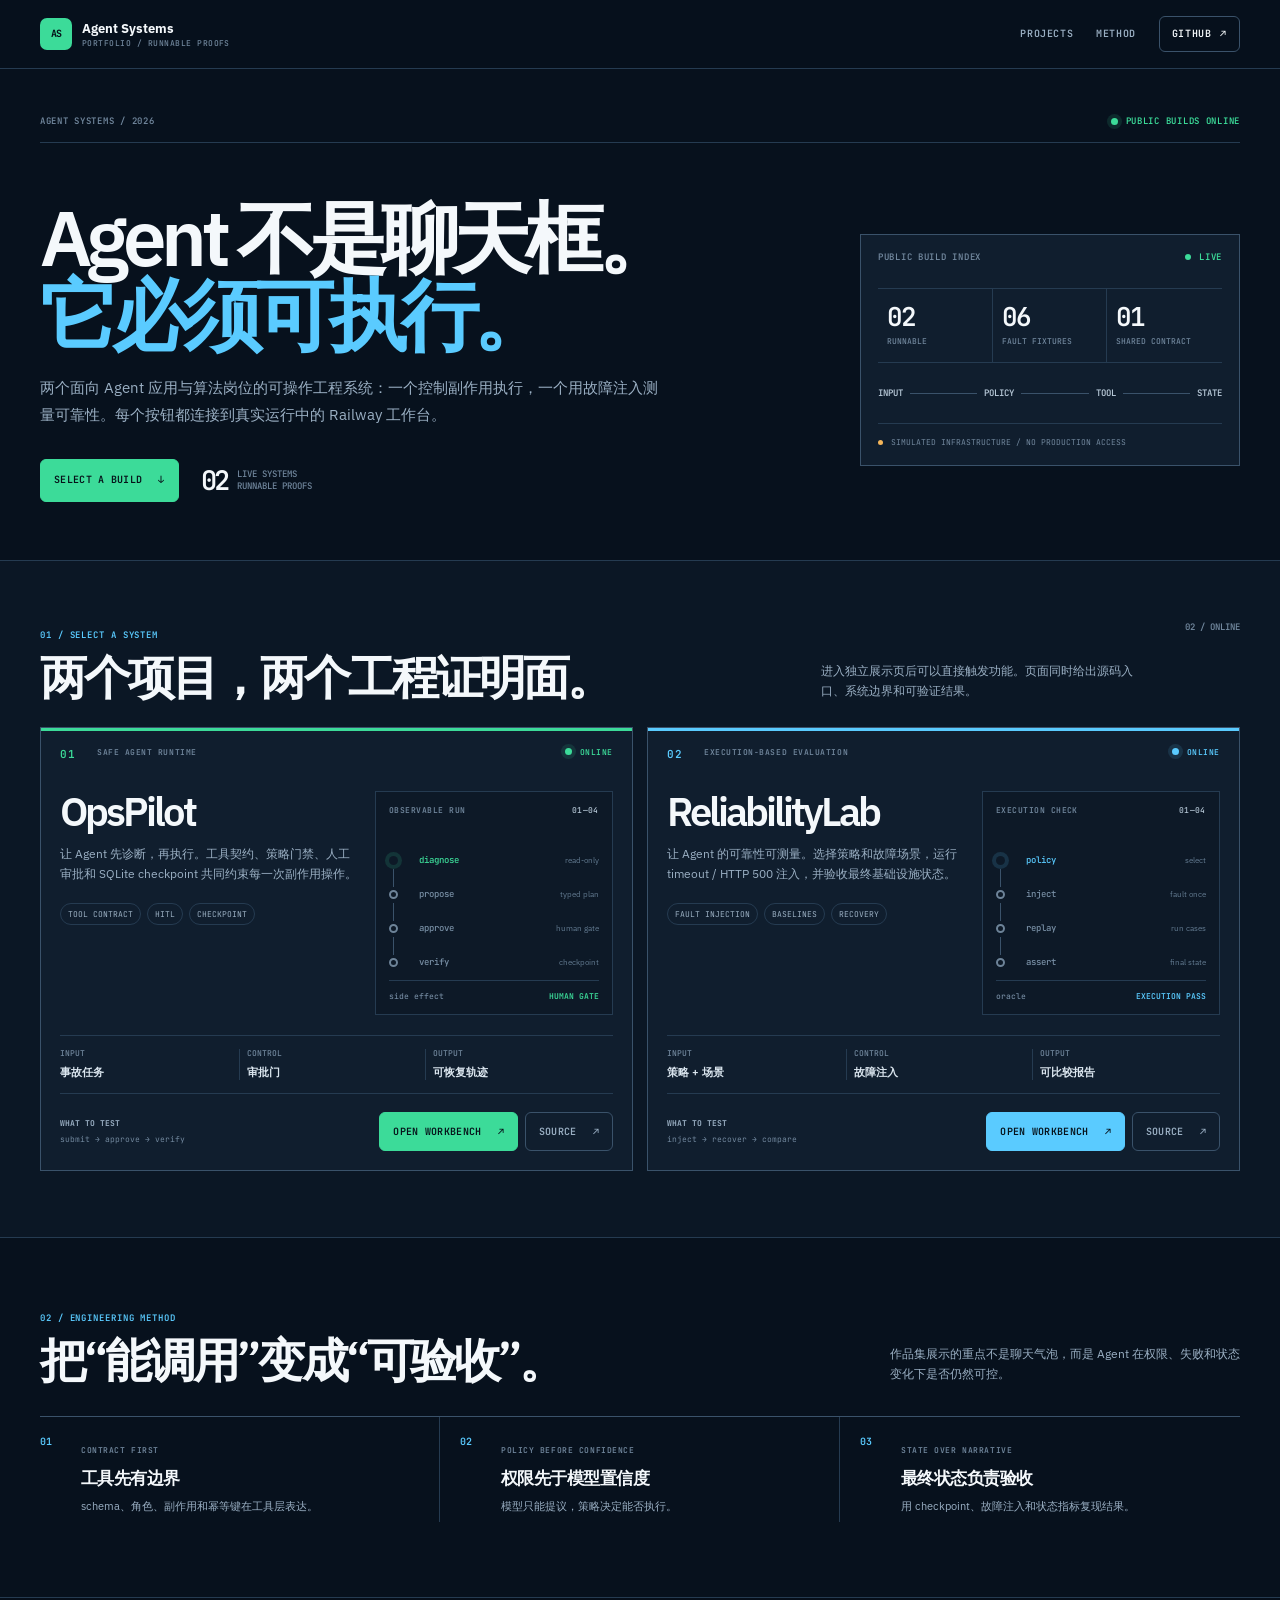
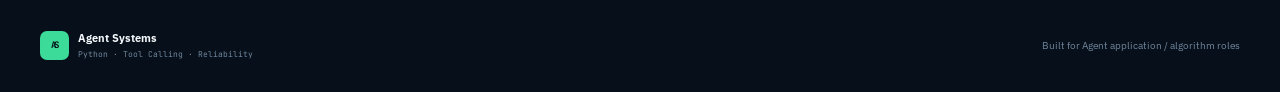
==== commit def68fcf: "redesign agent systems portfolio navigation" ====
--- a/index.html
+++ b/index.html
@@ -3,106 +3,71 @@
   <head>
     <meta charset="utf-8" />
     <meta name="viewport" content="width=device-width, initial-scale=1" />
-    <meta name="theme-color" content="#f5f6f2" />
-    <meta name="description" content="Agent Systems：两个可直接运行的 Agent 工程项目作品集。" />
-    <title>Agent Systems / Live Builds</title>
+    <meta name="theme-color" content="#07111d" />
+    <meta name="description" content="Agent Systems：两个可以直接操作的 Agent 工程系统作品集。" />
+    <title>Agent Systems / Runnable Proofs</title>
     <link rel="icon" href="./favicon.svg" type="image/svg+xml" />
-    <link rel="stylesheet" href="./styles.css?v=20260815-4" />
-    <script src="./config.js?v=20260815-4"></script>
-    <script src="./app.js?v=20260815-4" defer></script>
+    <link rel="stylesheet" href="./home.css?v=20260816-1" />
+    <script src="./config.js?v=20260816-1"></script>
+    <script src="./app.js?v=20260816-1" defer></script>
   </head>
   <body>
-    <header class="site-header">
-      <div class="page-shell nav-shell">
-        <a class="brand" href="./" aria-label="返回 Agent Systems 首页">
-          <span class="brand-mark">AS</span>
-          <span class="brand-copy"><b>Agent Systems</b><small>PORTFOLIO / LIVE BUILDS</small></span>
+    <header class="portfolio-header">
+      <div class="page-shell portfolio-nav">
+        <a class="portfolio-brand" href="./" aria-label="返回 Agent Systems 首页">
+          <span class="portfolio-mark">AS</span>
+          <span class="portfolio-brand-copy"><strong>Agent Systems</strong><small>PORTFOLIO / RUNNABLE PROOFS</small></span>
         </a>
-        <nav aria-label="主导航">
-          <a href="#systems">项目</a>
-          <a href="#method">方法</a>
-          <a class="github-link" data-link="github">GitHub <span>↗</span></a>
+        <nav class="portfolio-links" aria-label="主导航">
+          <a href="#projects">PROJECTS</a>
+          <a href="#method">METHOD</a>
+          <a class="portfolio-github" data-link="github">GITHUB <span>↗</span></a>
         </nav>
       </div>
     </header>
 
     <main>
-      <section class="hero page-shell">
-        <div class="hero-copy">
-          <div class="kicker"><span class="kicker-line"></span>PORTFOLIO · AGENT ENGINEERING</div>
-          <h1>让 Agent 在真实约束下，<span>仍然可执行。</span></h1>
-          <p>两个可直接操作的 Agent 工程系统：一个解决安全执行与恢复，一个解决故障注入与可靠性评测。它们把模型输出放回工具契约、策略和最终状态里验证。</p>
-          <div class="hero-actions">
-            <a class="button button-dark" href="#systems">浏览两个系统 <span>↓</span></a>
-            <div class="hero-note"><strong>02</strong><span>interactive<br />systems</span></div>
+      <section class="portfolio-hero page-shell">
+        <div class="hero-overline"><span>AGENT SYSTEMS / 2026</span><span class="hero-live"><i data-portfolio-status-dot></i><span data-portfolio-status>PUBLIC BUILDS ONLINE</span></span></div>
+        <div class="hero-grid">
+          <div class="hero-copy">
+            <h1>Agent 不是聊天框。<em>它必须可执行。</em></h1>
+            <p>两个面向 Agent 应用与算法岗位的可操作工程系统：一个控制副作用执行，一个用故障注入测量可靠性。每个按钮都连接到真实运行中的 Railway 工作台。</p>
+            <div class="hero-actions"><a class="action action-primary" href="#projects">SELECT A BUILD <span>↓</span></a><span class="hero-count"><strong>02</strong><span>live systems<br />runnable proofs</span></span></div>
           </div>
+
+          <aside class="proof-board" aria-label="作品集能力概览">
+            <div class="proof-board-head"><span>PUBLIC BUILD INDEX</span><span class="board-status"><i></i> LIVE</span></div>
+            <div class="board-metrics"><div><strong>02</strong><small>RUNNABLE</small></div><div><strong>06</strong><small>FAULT FIXTURES</small></div><div><strong>01</strong><small>SHARED CONTRACT</small></div></div>
+            <div class="board-flow"><span>INPUT</span><i></i><span>POLICY</span><i></i><span>TOOL</span><i></i><span>STATE</span></div>
+            <div class="board-note"><span class="board-note-dot"></span> SIMULATED INFRASTRUCTURE / NO PRODUCTION ACCESS</div>
+          </aside>
         </div>
-
-        <aside class="lab-console" aria-label="作品集状态">
-          <div class="console-top"><span>LAB STATUS</span><span class="live-chip"><i></i> PUBLIC</span></div>
-          <div class="console-metrics">
-            <div><strong>02</strong><span>live builds</span></div>
-            <div><strong>06</strong><span>fault scenarios</span></div>
-            <div><strong>01</strong><span>shared contract</span></div>
-          </div>
-          <div class="console-flow" aria-label="Agent 执行链路">
-            <div><span>01</span><b>INPUT</b><small>task</small></div><i></i>
-            <div><span>02</span><b>POLICY</b><small>gate</small></div><i></i>
-            <div><span>03</span><b>TOOL</b><small>call</small></div><i></i>
-            <div><span>04</span><b>STATE</b><small>verify</small></div>
-          </div>
-          <div class="console-foot"><i></i> SIMULATED INFRASTRUCTURE / NO PRODUCTION ACCESS</div>
-        </aside>
       </section>
 
-      <section class="systems-section" id="systems">
+      <section class="projects-section" id="projects">
         <div class="page-shell">
-          <div class="section-intro">
-            <div><div class="section-kicker">SELECT A SYSTEM</div><h2>两个项目，两个工程问题</h2></div>
-            <p>点击项目进入独立展示页。展示页包含架构说明、源码入口和直接嵌入的 Railway 在线功能。</p>
-          </div>
+          <div class="section-header"><div><span class="section-kicker">01 / SELECT A SYSTEM</span><h2>两个项目，两个工程证明面。</h2></div><p>进入独立展示页后可以直接触发功能。页面同时给出源码入口、系统边界和可验证结果。</p><span class="section-count">02 / ONLINE</span></div>
 
-          <div class="system-grid">
-            <article class="system-card system-card--opspilot" data-project="opspilot" data-live-url="https://agent-opspilot-demo-production.up.railway.app">
-              <div class="system-card-top"><span class="system-number">01 / RUNTIME</span><span class="system-status"><i data-status-dot="opspilot"></i><span data-status="opspilot">ONLINE</span></span></div>
-              <div class="system-card-body">
-                <div class="system-copy">
-                  <div class="mini-label">SAFE AGENT RUNTIME</div>
-                  <h3>OpsPilot</h3>
-                  <p>让 Agent 先诊断，再执行。工具契约、策略门禁、人工审批和 SQLite checkpoint 共同约束每一次副作用操作。</p>
-                  <div class="tag-row"><span>Tool Contract</span><span>HITL</span><span>Checkpoint</span></div>
-                </div>
-                <div class="system-visual visual-runtime" aria-label="OpsPilot 执行流程示意图">
-                  <div class="visual-title"><span>RUNTIME FLOW</span><b>01—04</b></div>
-                  <div class="runtime-flow"><div class="flow-node is-active"><i></i><span>diagnose</span></div><div class="flow-line"></div><div class="flow-node"><i></i><span>approve</span></div><div class="flow-line"></div><div class="flow-node"><i></i><span>execute</span></div></div>
-                  <div class="visual-footer"><span>side effect</span><strong>HUMAN GATE</strong></div>
-                </div>
+          <div class="project-grid">
+            <article class="project-card project-card--opspilot" data-project="opspilot" data-live-url="https://agent-opspilot-demo-production.up.railway.app">
+              <div class="project-card-head"><div class="project-id"><span>01</span><small>SAFE AGENT RUNTIME</small></div><span class="service-state"><i data-status-dot="opspilot"></i><span data-status="opspilot">ONLINE</span></span></div>
+              <div class="project-card-main">
+                <div class="project-summary"><h3>OpsPilot</h3><p>让 Agent 先诊断，再执行。工具契约、策略门禁、人工审批和 SQLite checkpoint 共同约束每一次副作用操作。</p><div class="tag-row"><span>TOOL CONTRACT</span><span>HITL</span><span>CHECKPOINT</span></div></div>
+                <div class="project-proof"><div class="proof-title"><span>OBSERVABLE RUN</span><b>01—04</b></div><ol><li class="is-active"><b>01</b><span>diagnose</span><small>read-only</small></li><li><b>02</b><span>propose</span><small>typed plan</small></li><li><b>03</b><span>approve</span><small>human gate</small></li><li><b>04</b><span>verify</span><small>checkpoint</small></li></ol><div class="proof-foot"><span>side effect</span><strong>HUMAN GATE</strong></div></div>
               </div>
-              <div class="system-card-bottom">
-                <div class="system-facts"><div><small>场景</small><b>生产运维</b></div><div><small>输出</small><b>可恢复轨迹</b></div></div>
-                <div class="card-actions"><a class="card-primary" href="./opspilot.html?v=20260815-4">进入项目 <span>↗</span></a><a class="card-link" data-link="opspilotRepository">源码 <span>↗</span></a></div>
-              </div>
+              <div class="project-output"><div><small>INPUT</small><strong>事故任务</strong></div><div><small>CONTROL</small><strong>审批门</strong></div><div><small>OUTPUT</small><strong>可恢复轨迹</strong></div></div>
+              <div class="project-card-foot"><span class="test-line"><b>WHAT TO TEST</b> submit → approve → verify</span><div class="project-actions"><a class="action action-project" href="./opspilot.html?v=20260816-1">OPEN WORKBENCH <span>↗</span></a><a class="action action-source" data-link="opspilotRepository">SOURCE <span>↗</span></a></div></div>
             </article>
 
-            <article class="system-card system-card--reliability" data-project="reliability" data-live-url="https://agent-reliabilitylab-demo-production.up.railway.app">
-              <div class="system-card-top"><span class="system-number">02 / EVALUATION</span><span class="system-status"><i data-status-dot="reliability"></i><span data-status="reliability">ONLINE</span></span></div>
-              <div class="system-card-body">
-                <div class="system-copy">
-                  <div class="mini-label">EXECUTION-BASED EVALUATION</div>
-                  <h3>ReliabilityLab</h3>
-                  <p>让 Agent 的可靠性可测量。选择策略和故障场景，运行 timeout / HTTP 500 注入并验收最终基础设施状态。</p>
-                  <div class="tag-row"><span>Fault Injection</span><span>Baselines</span><span>Recovery</span></div>
-                </div>
-                <div class="system-visual visual-reliability" aria-label="ReliabilityLab 评测示意图">
-                  <div class="visual-title"><span>POLICY BENCHMARK</span><b>04 POLICIES</b></div>
-                  <div class="benchmark-bars"><div><span>adaptive</span><i style="--value:92%"></i><b>92</b></div><div><span>verify</span><i style="--value:78%"></i><b>78</b></div><div><span>plan</span><i style="--value:64%"></i><b>64</b></div><div><span>react</span><i style="--value:48%"></i><b>48</b></div></div>
-                  <div class="visual-footer"><span>recovery rate</span><strong>EXECUTION PASS</strong></div>
-                </div>
+            <article class="project-card project-card--reliability" data-project="reliability" data-live-url="https://agent-reliabilitylab-demo-production.up.railway.app">
+              <div class="project-card-head"><div class="project-id"><span>02</span><small>EXECUTION-BASED EVALUATION</small></div><span class="service-state"><i data-status-dot="reliability"></i><span data-status="reliability">ONLINE</span></span></div>
+              <div class="project-card-main">
+                <div class="project-summary"><h3>ReliabilityLab</h3><p>让 Agent 的可靠性可测量。选择策略和故障场景，运行 timeout / HTTP 500 注入，并验收最终基础设施状态。</p><div class="tag-row"><span>FAULT INJECTION</span><span>BASELINES</span><span>RECOVERY</span></div></div>
+                <div class="project-proof"><div class="proof-title"><span>EXECUTION CHECK</span><b>01—04</b></div><ol><li class="is-active"><b>01</b><span>policy</span><small>select</small></li><li><b>02</b><span>inject</span><small>fault once</small></li><li><b>03</b><span>replay</span><small>run cases</small></li><li><b>04</b><span>assert</span><small>final state</small></li></ol><div class="proof-foot"><span>oracle</span><strong>EXECUTION PASS</strong></div></div>
               </div>
-              <div class="system-card-bottom">
-                <div class="system-facts"><div><small>场景</small><b>故障恢复</b></div><div><small>输出</small><b>可比较报告</b></div></div>
-                <div class="card-actions"><a class="card-primary" href="./reliability.html?v=20260815-4">进入项目 <span>↗</span></a><a class="card-link" data-link="reliabilityRepository">源码 <span>↗</span></a></div>
-              </div>
+              <div class="project-output"><div><small>INPUT</small><strong>策略 + 场景</strong></div><div><small>CONTROL</small><strong>故障注入</strong></div><div><small>OUTPUT</small><strong>可比较报告</strong></div></div>
+              <div class="project-card-foot"><span class="test-line"><b>WHAT TO TEST</b> inject → recover → compare</span><div class="project-actions"><a class="action action-project" href="./reliability.html?v=20260816-1">OPEN WORKBENCH <span>↗</span></a><a class="action action-source" data-link="reliabilityRepository">SOURCE <span>↗</span></a></div></div>
             </article>
           </div>
         </div>
@@ -110,12 +75,12 @@
 
       <section class="method-section" id="method">
         <div class="page-shell">
-          <div class="section-intro section-intro--method"><div><div class="section-kicker">ENGINEERING METHOD</div><h2>把“看起来能用”变成“可以验收”。</h2></div><p>作品集的重点不是聊天界面，而是 Agent 在权限、失败和状态变化下是否仍然可控。</p></div>
+          <div class="method-header"><div><span class="section-kicker">02 / ENGINEERING METHOD</span><h2>把“能调用”变成“可验收”。</h2></div><p>作品集展示的重点不是聊天气泡，而是 Agent 在权限、失败和状态变化下是否仍然可控。</p></div>
           <div class="method-grid"><article><span>01</span><div><b>CONTRACT FIRST</b><h3>工具先有边界</h3><p>schema、角色、副作用和幂等键在工具层表达。</p></div></article><article><span>02</span><div><b>POLICY BEFORE CONFIDENCE</b><h3>权限先于模型置信度</h3><p>模型只能提议，策略决定能否执行。</p></div></article><article><span>03</span><div><b>STATE OVER NARRATIVE</b><h3>最终状态负责验收</h3><p>用 checkpoint、故障注入和状态指标复现结果。</p></div></article></div>
         </div>
       </section>
     </main>
 
-    <footer><div class="page-shell footer-inner"><div class="footer-brand"><span class="brand-mark">AS</span><span><b>Agent Systems</b><small>Python · Tool Calling · Reliability</small></span></div><span>Built for Agent application / algorithm roles</span></div></footer>
+    <footer class="portfolio-footer"><div class="page-shell footer-inner"><div class="footer-brand"><span class="portfolio-mark">AS</span><span><strong>Agent Systems</strong><small>Python · Tool Calling · Reliability</small></span></div><span>Built for Agent application / algorithm roles</span></div></footer>
   </body>
 </html>
--- a/home.css
+++ b/home.css
@@ -0,0 +1,202 @@
+@import url("https://fonts.googleapis.com/css2?family=IBM+Plex+Sans:wght@400;500;600;700&family=JetBrains+Mono:wght@400;500;600;700&display=swap");
+
+:root {
+  --bg: #07111d;
+  --bg-2: #0b1725;
+  --panel: #101e2e;
+  --panel-2: #0d1927;
+  --ink: #f4f8fb;
+  --muted: #9aafc3;
+  --quiet: #71879d;
+  --line: #253b51;
+  --line-strong: #3a526a;
+  --green: #3cdb99;
+  --green-soft: rgba(60, 219, 153, .12);
+  --cyan: #5acbff;
+  --cyan-soft: rgba(90, 203, 255, .12);
+  --orange: #f5b65a;
+  --max: 1200px;
+}
+
+* { box-sizing: border-box; }
+html { scroll-behavior: smooth; background: var(--bg); }
+body { min-width: 320px; margin: 0; overflow-x: hidden; background: var(--bg); color: var(--ink); font-family: "IBM Plex Sans", ui-sans-serif, system-ui, sans-serif; }
+a { color: inherit; text-decoration: none; }
+a, button { cursor: pointer; }
+button, a { -webkit-tap-highlight-color: transparent; }
+:focus-visible { outline: 2px solid var(--green); outline-offset: 3px; }
+code, .section-kicker, .hero-overline, .proof-title, .project-id, .service-state, .tag-row, .board-flow, .board-note, .test-line, .footer-brand small { font-family: "JetBrains Mono", ui-monospace, SFMono-Regular, Menlo, monospace; }
+.page-shell { width: min(calc(100% - 48px), var(--max)); margin-inline: auto; }
+
+.portfolio-header { position: sticky; top: 0; z-index: 20; border-bottom: 1px solid var(--line); background: rgba(7, 17, 29, .96); }
+.portfolio-nav { display: flex; min-height: 68px; align-items: center; justify-content: space-between; gap: 24px; }
+.portfolio-brand { display: inline-flex; min-height: 44px; align-items: center; gap: 10px; }
+.portfolio-mark { display: grid; width: 32px; height: 32px; place-items: center; border: 1px solid rgba(60, 219, 153, .55); border-radius: 7px; background: var(--green); color: #061119; font: 700 10px/1 "JetBrains Mono", monospace; letter-spacing: -.12em; }
+.portfolio-brand-copy { display: grid; gap: 4px; }
+.portfolio-brand-copy strong { font-size: 13px; line-height: 1; }
+.portfolio-brand-copy small { color: var(--quiet); font: 500 8px/1 "JetBrains Mono", monospace; letter-spacing: .06em; }
+.portfolio-links { display: flex; min-height: 44px; align-items: center; gap: 23px; color: var(--muted); font: 600 10px/1 "JetBrains Mono", monospace; letter-spacing: .06em; }
+.portfolio-links a { transition: color 180ms ease; }
+.portfolio-links a:hover { color: var(--ink); }
+.portfolio-github { display: inline-flex; min-height: 36px; align-items: center; gap: 9px; border: 1px solid var(--line-strong); border-radius: 6px; color: var(--ink); padding: 0 12px; }
+.portfolio-github:hover { border-color: var(--green); background: var(--green-soft); }
+.disabled { pointer-events: none; opacity: .45; }
+
+.portfolio-hero { padding-block: 46px 58px; }
+.hero-overline { display: flex; align-items: center; justify-content: space-between; gap: 18px; border-bottom: 1px solid var(--line); color: var(--quiet); padding-bottom: 15px; font-size: 9px; font-weight: 600; letter-spacing: .08em; }
+.hero-live { display: inline-flex; align-items: center; gap: 8px; color: var(--green); }
+.hero-live i, .board-status i, .service-state i { display: inline-block; width: 7px; height: 7px; border-radius: 50%; background: var(--green); box-shadow: 0 0 0 4px var(--green-soft); }
+.hero-live i.offline, .service-state i.offline { background: var(--orange); box-shadow: 0 0 0 4px rgba(245, 182, 90, .12); }
+.hero-grid { display: grid; min-width: 0; grid-template-columns: minmax(0, 1fr) 380px; gap: 62px; align-items: center; padding-top: 55px; }
+.hero-copy, .proof-board, .board-metrics, .board-flow { min-width: 0; }
+.hero-copy h1 { max-width: 680px; min-width: 0; margin: 0; overflow-wrap: anywhere; font-size: clamp(46px, 6.5vw, 78px); font-weight: 600; letter-spacing: -.075em; line-height: .99; }
+.hero-copy h1 em { display: block; color: var(--cyan); font-style: normal; }
+.hero-copy p { max-width: 625px; margin: 23px 0 0; color: var(--muted); font-size: 15px; line-height: 1.75; }
+.hero-actions { display: flex; align-items: center; gap: 22px; margin-top: 31px; }
+.action { display: inline-flex; min-height: 43px; align-items: center; justify-content: space-between; gap: 16px; border: 1px solid transparent; border-radius: 6px; padding: 0 13px; font: 600 10px/1 "JetBrains Mono", monospace; letter-spacing: .03em; transition: background-color 180ms ease, border-color 180ms ease, color 180ms ease, transform 180ms ease; }
+.action:hover { transform: translateY(-1px); }
+.action-primary { border-color: var(--green); background: var(--green); color: #061119; }
+.action-primary:hover { background: #63e7ad; }
+.hero-count { display: inline-flex; align-items: center; gap: 10px; color: var(--quiet); font: 500 9px/1.35 "JetBrains Mono", monospace; text-transform: uppercase; }
+.hero-count strong { color: var(--ink); font: 600 27px/1 "JetBrains Mono", monospace; letter-spacing: -.1em; }
+
+.proof-board { border: 1px solid var(--line-strong); background: var(--panel); padding: 17px; }
+.proof-board-head { display: flex; align-items: center; justify-content: space-between; color: var(--quiet); font: 600 9px/1.2 "JetBrains Mono", monospace; letter-spacing: .08em; }
+.board-status { display: inline-flex; align-items: center; gap: 8px; color: var(--green); }
+.board-status i { width: 6px; height: 6px; box-shadow: none; }
+.board-metrics { display: grid; grid-template-columns: repeat(3, 1fr); margin-top: 26px; border-block: 1px solid var(--line); }
+.board-metrics div { display: grid; min-width: 0; gap: 7px; border-right: 1px solid var(--line); padding: 15px 9px; }
+.board-metrics div:last-child { border-right: 0; }
+.board-metrics strong { color: var(--ink); font: 600 26px/1 "JetBrains Mono", monospace; letter-spacing: -.08em; }
+.board-metrics small { overflow: hidden; color: var(--quiet); font: 500 8px/1.2 "JetBrains Mono", monospace; text-overflow: ellipsis; white-space: nowrap; }
+.board-flow { display: grid; grid-template-columns: auto 1fr auto 1fr auto 1fr auto; align-items: center; gap: 7px; padding-block: 24px; color: #b6c7d6; font-size: 9px; font-weight: 600; }
+.board-flow i { height: 1px; background: var(--line-strong); }
+.board-note { display: flex; align-items: center; gap: 8px; border-top: 1px solid var(--line); color: var(--quiet); padding-top: 13px; font-size: 8px; line-height: 1.4; }
+.board-note-dot { width: 5px; height: 5px; border-radius: 50%; background: var(--orange); }
+
+.projects-section { border-block: 1px solid var(--line); background: var(--bg-2); padding-block: 61px 66px; }
+.section-header, .method-header { display: grid; grid-template-columns: minmax(0, 1fr) minmax(250px, 330px) auto; gap: 34px; align-items: end; margin-bottom: 26px; }
+.section-kicker { color: var(--cyan); font-size: 9px; font-weight: 600; letter-spacing: .1em; }
+.section-header h2, .method-header h2 { max-width: 590px; margin: 11px 0 0; font-size: clamp(30px, 4vw, 47px); font-weight: 600; letter-spacing: -.065em; line-height: 1.02; }
+.section-header p, .method-header p { margin: 0; color: var(--muted); font-size: 12px; line-height: 1.65; }
+.section-count { align-self: start; color: var(--quiet); font: 600 9px/1.2 "JetBrains Mono", monospace; white-space: nowrap; }
+.project-grid { display: grid; grid-template-columns: repeat(2, minmax(0, 1fr)); gap: 14px; }
+.project-card { position: relative; display: flex; min-width: 0; flex-direction: column; border: 1px solid var(--line-strong); background: var(--panel); padding: 19px; }
+.project-card::before { position: absolute; top: 0; left: 0; width: 100%; height: 3px; content: ""; background: var(--green); }
+.project-card--reliability::before { background: var(--cyan); }
+.project-card-head { display: flex; align-items: flex-start; justify-content: space-between; gap: 15px; }
+.project-id { display: grid; grid-template-columns: 28px minmax(0, 1fr); gap: 9px; align-items: start; color: var(--quiet); font-size: 9px; font-weight: 600; letter-spacing: .06em; }
+.project-id > span { color: var(--green); font-size: 11px; }
+.project-card--reliability .project-id > span { color: var(--cyan); }
+.project-id small { max-width: 190px; font-size: 8px; line-height: 1.3; }
+.service-state { display: inline-flex; align-items: center; gap: 8px; color: var(--green); font-size: 8px; font-weight: 600; letter-spacing: .07em; }
+.project-card--reliability .service-state { color: var(--cyan); }
+.project-card--reliability .service-state i { background: var(--cyan); box-shadow: 0 0 0 4px var(--cyan-soft); }
+.project-card-main { display: grid; grid-template-columns: minmax(0, 1fr) minmax(165px, .8fr); gap: 17px; align-items: stretch; margin-top: 30px; }
+.project-summary h3 { margin: 0; color: var(--ink); font-size: 40px; font-weight: 600; letter-spacing: -.075em; line-height: 1; }
+.project-summary p { margin: 13px 0 0; color: var(--muted); font-size: 12px; line-height: 1.7; }
+.tag-row { display: flex; flex-wrap: wrap; gap: 6px; margin-top: 18px; }
+.tag-row span { border: 1px solid var(--line); border-radius: 999px; color: #9bb0c3; padding: 6px 7px; font-size: 8px; line-height: 1; }
+.project-proof { display: flex; min-height: 218px; flex-direction: column; border: 1px solid var(--line); background: var(--panel-2); padding: 13px; }
+.proof-title { display: flex; align-items: center; justify-content: space-between; color: var(--quiet); font-size: 8px; font-weight: 600; letter-spacing: .06em; }
+.proof-title b { color: #b6c8d7; font-size: 8px; font-weight: 500; }
+.project-proof ol { display: grid; gap: 0; margin: 29px 0 0; padding: 0; list-style: none; }
+.project-proof li { position: relative; display: grid; grid-template-columns: 23px 1fr auto; align-items: center; gap: 7px; min-height: 34px; color: #788fa5; font: 500 9px/1.2 "JetBrains Mono", monospace; }
+.project-proof li:not(:last-child)::after { position: absolute; top: 25px; left: 4px; width: 1px; height: 18px; content: ""; background: var(--line-strong); }
+.project-proof li > b { position: relative; z-index: 1; display: grid; width: 9px; height: 9px; border: 2px solid #6d8398; border-radius: 50%; background: var(--panel-2); color: transparent; font-size: 0; }
+.project-proof li > small { color: #637b91; font: 400 8px/1.2 "IBM Plex Sans", sans-serif; }
+.project-proof li.is-active { color: var(--green); }
+.project-card--reliability .project-proof li.is-active { color: var(--cyan); }
+.project-proof li.is-active > b { border-color: currentColor; background: currentColor; box-shadow: 0 0 0 4px rgba(60, 219, 153, .14); }
+.project-card--reliability .project-proof li.is-active > b { box-shadow: 0 0 0 4px rgba(90, 203, 255, .14); }
+.proof-foot { display: flex; align-items: center; justify-content: space-between; gap: 7px; margin-top: auto; border-top: 1px solid var(--line); color: var(--quiet); padding-top: 11px; font: 500 8px/1.2 "JetBrains Mono", monospace; }
+.proof-foot strong { color: var(--green); font-weight: 600; }
+.project-card--reliability .proof-foot strong { color: var(--cyan); }
+.project-output { display: grid; grid-template-columns: repeat(3, 1fr); gap: 7px; margin-top: 20px; border-block: 1px solid var(--line); padding-block: 13px; }
+.project-output div { display: grid; min-width: 0; gap: 6px; border-right: 1px solid var(--line); padding-right: 8px; }
+.project-output div:last-child { border-right: 0; padding-right: 0; }
+.project-output small { color: var(--quiet); font: 500 8px/1.2 "JetBrains Mono", monospace; }
+.project-output strong { overflow: hidden; color: #dbe6ef; font-size: 11px; font-weight: 600; text-overflow: ellipsis; white-space: nowrap; }
+.project-card-foot { display: flex; align-items: center; justify-content: space-between; gap: 15px; margin-top: 18px; }
+.test-line { color: var(--quiet); font-size: 8px; line-height: 1.4; }
+.test-line b { display: block; margin-bottom: 5px; color: var(--muted); font-size: 8px; }
+.project-actions { display: flex; flex: 0 0 auto; gap: 7px; }
+.action-project { min-height: 39px; border-color: var(--green); background: var(--green); color: #061119; }
+.project-card--reliability .action-project { border-color: var(--cyan); background: var(--cyan); }
+.action-project:hover { background: #63e7ad; }
+.project-card--reliability .action-project:hover { background: #7bd8ff; }
+.action-source { min-height: 39px; border-color: var(--line-strong); color: var(--muted); }
+.action-source:hover { border-color: var(--ink); color: var(--ink); }
+
+.method-section { padding-block: 67px 75px; }
+.method-header { grid-template-columns: minmax(0, 1fr) minmax(250px, 350px); margin-bottom: 32px; }
+.method-grid { display: grid; grid-template-columns: repeat(3, minmax(0, 1fr)); border-top: 1px solid var(--line-strong); }
+.method-grid article { display: grid; grid-template-columns: 28px 1fr; gap: 13px; padding: 20px 20px 7px 0; border-right: 1px solid var(--line); }
+.method-grid article + article { padding-left: 20px; }
+.method-grid article:last-child { border-right: 0; }
+.method-grid article > span { color: var(--cyan); font: 600 10px/1 "JetBrains Mono", monospace; }
+.method-grid b { color: var(--quiet); font: 600 8px/1.2 "JetBrains Mono", monospace; letter-spacing: .07em; }
+.method-grid h3 { margin: 10px 0 7px; color: var(--ink); font-size: 17px; font-weight: 600; letter-spacing: -.03em; }
+.method-grid p { margin: 0; color: var(--muted); font-size: 11px; line-height: 1.65; }
+.portfolio-footer { border-top: 1px solid var(--line); background: #060f1a; }
+.footer-inner { display: flex; min-height: 94px; align-items: center; justify-content: space-between; gap: 20px; color: var(--quiet); font-size: 10px; }
+.footer-brand { display: flex; align-items: center; gap: 9px; color: var(--ink); }
+.footer-brand .portfolio-mark { width: 29px; height: 29px; font-size: 9px; }
+.footer-brand > span:last-child { display: grid; gap: 4px; }
+.footer-brand strong { font-size: 11px; }
+.footer-brand small { color: var(--quiet); font-size: 8px; }
+
+@media (max-width: 980px) {
+  .hero-grid { grid-template-columns: minmax(0, 1fr) 320px; gap: 32px; }
+  .section-header { grid-template-columns: minmax(0, 1fr) minmax(220px, 280px); }
+  .section-count { display: none; }
+  .project-card-main { grid-template-columns: 1fr; }
+  .project-proof { min-height: 0; }
+  .project-proof ol { grid-template-columns: repeat(4, minmax(0, 1fr)); gap: 7px; margin-top: 22px; }
+  .project-proof li { display: grid; grid-template-columns: 1fr; justify-items: start; gap: 6px; min-height: 48px; }
+  .project-proof li:not(:last-child)::after { top: 4px; left: 14px; width: calc(100% - 12px); height: 1px; }
+  .project-proof li > b { width: 9px; }
+  .project-proof li > small { display: none; }
+}
+@media (max-width: 760px) {
+  .page-shell { width: min(calc(100% - 32px), var(--max)); }
+  .portfolio-nav { min-height: 62px; }
+  .portfolio-links { gap: 0; }
+  .portfolio-links > a:not(.portfolio-github) { display: none; }
+  .hero-grid, .section-header, .method-header { grid-template-columns: 1fr; gap: 20px; }
+  .portfolio-hero { padding-block: 34px 45px; }
+  .hero-grid { padding-top: 38px; }
+  .hero-copy h1 { font-size: clamp(42px, 13vw, 67px); }
+  .hero-copy p { font-size: 14px; }
+  .proof-board { max-width: 460px; }
+  .projects-section { padding-block: 46px 53px; }
+  .project-grid, .method-grid { grid-template-columns: 1fr; }
+  .method-grid article, .method-grid article + article { padding: 20px 0; border-right: 0; border-bottom: 1px solid var(--line); }
+  .method-grid article:last-child { border-bottom: 0; }
+  .method-section { padding-block: 52px 62px; }
+  .footer-inner { min-height: 115px; align-items: flex-start; flex-direction: column; justify-content: center; }
+}
+@media (max-width: 520px) {
+  .hero-overline { align-items: flex-start; flex-direction: column; gap: 9px; }
+  .hero-actions { align-items: stretch; flex-direction: column; gap: 16px; }
+  .hero-actions .action { width: 100%; }
+  .hero-count { align-self: flex-start; }
+  .hero-copy p { overflow-wrap: anywhere; }
+  .proof-board { width: 100%; overflow: hidden; }
+  .board-flow { grid-template-columns: auto minmax(18px, 1fr) auto; overflow: hidden; }
+  .board-flow i:nth-of-type(2) { display: none; }
+  .board-flow span:nth-of-type(3) { display: none; }
+  .board-flow i:nth-of-type(3) { display: none; }
+  .project-card { padding: 16px; }
+  .project-card-foot { align-items: stretch; flex-direction: column; }
+  .project-actions { width: 100%; }
+  .project-actions .action { flex: 1; }
+  .test-line { order: 2; }
+  .project-actions { order: 1; }
+  .project-output strong { font-size: 10px; }
+  .section-header h2, .method-header h2 { font-size: 34px; }
+}
+@media (prefers-reduced-motion: reduce) {
+  html { scroll-behavior: auto; }
+  *, *::before, *::after { transition-duration: .01ms !important; }
+}
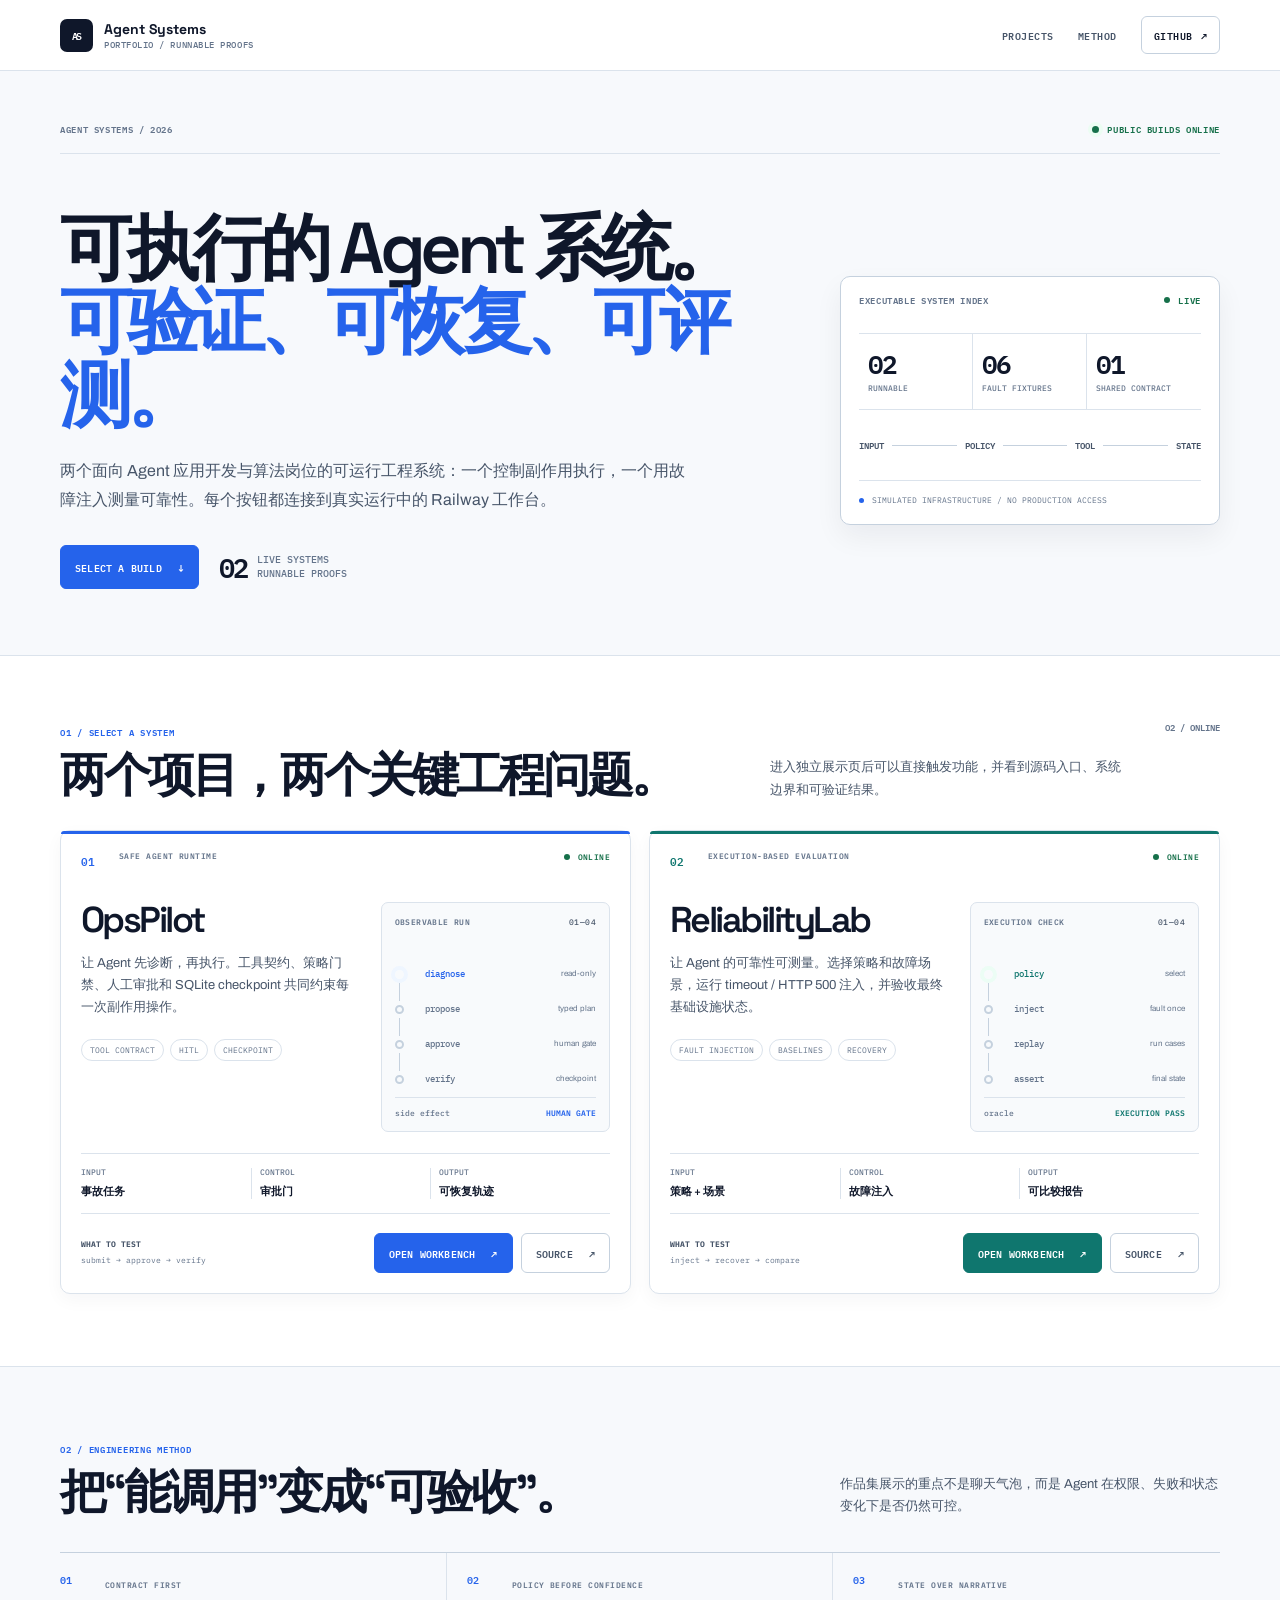
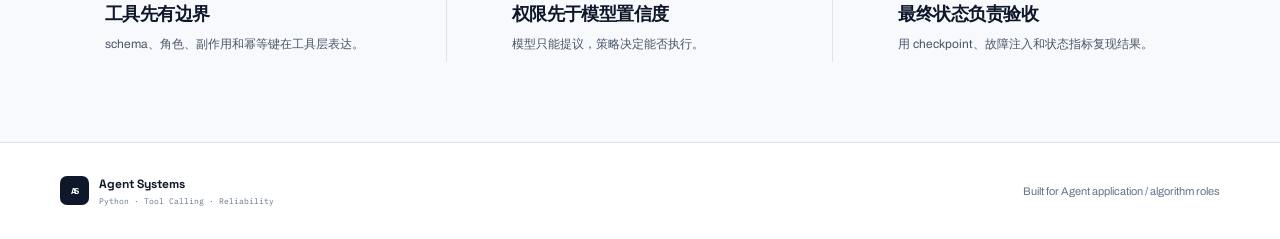
==== commit 6a723e19: "rebuild portfolio with calm light design system" ====
--- a/index.html
+++ b/index.html
@@ -3,13 +3,13 @@
   <head>
     <meta charset="utf-8" />
     <meta name="viewport" content="width=device-width, initial-scale=1" />
-    <meta name="theme-color" content="#07111d" />
-    <meta name="description" content="Agent Systems：两个可以直接操作的 Agent 工程系统作品集。" />
-    <title>Agent Systems / Runnable Proofs</title>
+    <meta name="theme-color" content="#ffffff" />
+    <meta name="description" content="Agent Systems：两个可运行、可验证的 Agent 工程系统作品集。" />
+    <title>Agent Systems / Executable Projects</title>
     <link rel="icon" href="./favicon.svg" type="image/svg+xml" />
-    <link rel="stylesheet" href="./home.css?v=20260816-1" />
-    <script src="./config.js?v=20260816-1"></script>
-    <script src="./app.js?v=20260816-1" defer></script>
+    <link rel="stylesheet" href="./home.css?v=20260816-3" />
+    <script src="./config.js?v=20260816-2"></script>
+    <script src="./app.js?v=20260816-2" defer></script>
   </head>
   <body>
     <header class="portfolio-header">
@@ -31,13 +31,13 @@
         <div class="hero-overline"><span>AGENT SYSTEMS / 2026</span><span class="hero-live"><i data-portfolio-status-dot></i><span data-portfolio-status>PUBLIC BUILDS ONLINE</span></span></div>
         <div class="hero-grid">
           <div class="hero-copy">
-            <h1>Agent 不是聊天框。<em>它必须可执行。</em></h1>
-            <p>两个面向 Agent 应用与算法岗位的可操作工程系统：一个控制副作用执行，一个用故障注入测量可靠性。每个按钮都连接到真实运行中的 Railway 工作台。</p>
+            <h1>可执行的 Agent 系统。<em>可验证、可恢复、可评测。</em></h1>
+            <p>两个面向 Agent 应用开发与算法岗位的可运行工程系统：一个控制副作用执行，一个用故障注入测量可靠性。每个按钮都连接到真实运行中的 Railway 工作台。</p>
             <div class="hero-actions"><a class="action action-primary" href="#projects">SELECT A BUILD <span>↓</span></a><span class="hero-count"><strong>02</strong><span>live systems<br />runnable proofs</span></span></div>
           </div>
 
           <aside class="proof-board" aria-label="作品集能力概览">
-            <div class="proof-board-head"><span>PUBLIC BUILD INDEX</span><span class="board-status"><i></i> LIVE</span></div>
+            <div class="proof-board-head"><span>EXECUTABLE SYSTEM INDEX</span><span class="board-status"><i></i> LIVE</span></div>
             <div class="board-metrics"><div><strong>02</strong><small>RUNNABLE</small></div><div><strong>06</strong><small>FAULT FIXTURES</small></div><div><strong>01</strong><small>SHARED CONTRACT</small></div></div>
             <div class="board-flow"><span>INPUT</span><i></i><span>POLICY</span><i></i><span>TOOL</span><i></i><span>STATE</span></div>
             <div class="board-note"><span class="board-note-dot"></span> SIMULATED INFRASTRUCTURE / NO PRODUCTION ACCESS</div>
@@ -47,7 +47,7 @@
 
       <section class="projects-section" id="projects">
         <div class="page-shell">
-          <div class="section-header"><div><span class="section-kicker">01 / SELECT A SYSTEM</span><h2>两个项目，两个工程证明面。</h2></div><p>进入独立展示页后可以直接触发功能。页面同时给出源码入口、系统边界和可验证结果。</p><span class="section-count">02 / ONLINE</span></div>
+          <div class="section-header"><div><span class="section-kicker">01 / SELECT A SYSTEM</span><h2>两个项目，两个关键工程问题。</h2></div><p>进入独立展示页后可以直接触发功能，并看到源码入口、系统边界和可验证结果。</p><span class="section-count">02 / ONLINE</span></div>
 
           <div class="project-grid">
             <article class="project-card project-card--opspilot" data-project="opspilot" data-live-url="https://agent-opspilot-demo-production.up.railway.app">
@@ -57,7 +57,7 @@
                 <div class="project-proof"><div class="proof-title"><span>OBSERVABLE RUN</span><b>01—04</b></div><ol><li class="is-active"><b>01</b><span>diagnose</span><small>read-only</small></li><li><b>02</b><span>propose</span><small>typed plan</small></li><li><b>03</b><span>approve</span><small>human gate</small></li><li><b>04</b><span>verify</span><small>checkpoint</small></li></ol><div class="proof-foot"><span>side effect</span><strong>HUMAN GATE</strong></div></div>
               </div>
               <div class="project-output"><div><small>INPUT</small><strong>事故任务</strong></div><div><small>CONTROL</small><strong>审批门</strong></div><div><small>OUTPUT</small><strong>可恢复轨迹</strong></div></div>
-              <div class="project-card-foot"><span class="test-line"><b>WHAT TO TEST</b> submit → approve → verify</span><div class="project-actions"><a class="action action-project" href="./opspilot.html?v=20260816-1">OPEN WORKBENCH <span>↗</span></a><a class="action action-source" data-link="opspilotRepository">SOURCE <span>↗</span></a></div></div>
+              <div class="project-card-foot"><span class="test-line"><b>WHAT TO TEST</b> submit → approve → verify</span><div class="project-actions"><a class="action action-project" href="./opspilot.html?v=20260816-3">OPEN WORKBENCH <span>↗</span></a><a class="action action-source" data-link="opspilotRepository">SOURCE <span>↗</span></a></div></div>
             </article>
 
             <article class="project-card project-card--reliability" data-project="reliability" data-live-url="https://agent-reliabilitylab-demo-production.up.railway.app">
@@ -67,7 +67,7 @@
                 <div class="project-proof"><div class="proof-title"><span>EXECUTION CHECK</span><b>01—04</b></div><ol><li class="is-active"><b>01</b><span>policy</span><small>select</small></li><li><b>02</b><span>inject</span><small>fault once</small></li><li><b>03</b><span>replay</span><small>run cases</small></li><li><b>04</b><span>assert</span><small>final state</small></li></ol><div class="proof-foot"><span>oracle</span><strong>EXECUTION PASS</strong></div></div>
               </div>
               <div class="project-output"><div><small>INPUT</small><strong>策略 + 场景</strong></div><div><small>CONTROL</small><strong>故障注入</strong></div><div><small>OUTPUT</small><strong>可比较报告</strong></div></div>
-              <div class="project-card-foot"><span class="test-line"><b>WHAT TO TEST</b> inject → recover → compare</span><div class="project-actions"><a class="action action-project" href="./reliability.html?v=20260816-1">OPEN WORKBENCH <span>↗</span></a><a class="action action-source" data-link="reliabilityRepository">SOURCE <span>↗</span></a></div></div>
+              <div class="project-card-foot"><span class="test-line"><b>WHAT TO TEST</b> inject → recover → compare</span><div class="project-actions"><a class="action action-project" href="./reliability.html?v=20260816-3">OPEN WORKBENCH <span>↗</span></a><a class="action action-source" data-link="reliabilityRepository">SOURCE <span>↗</span></a></div></div>
             </article>
           </div>
         </div>
--- a/home.css
+++ b/home.css
@@ -1,154 +1,150 @@
-@import url("https://fonts.googleapis.com/css2?family=IBM+Plex+Sans:wght@400;500;600;700&family=JetBrains+Mono:wght@400;500;600;700&display=swap");
+@import url("https://fonts.googleapis.com/css2?family=Archivo:wght@400;500;600;700&family=IBM+Plex+Mono:wght@400;500;600&family=Space+Grotesk:wght@500;600;700&display=swap");
 
 :root {
-  --bg: #07111d;
-  --bg-2: #0b1725;
-  --panel: #101e2e;
-  --panel-2: #0d1927;
-  --ink: #f4f8fb;
-  --muted: #9aafc3;
-  --quiet: #71879d;
-  --line: #253b51;
-  --line-strong: #3a526a;
-  --green: #3cdb99;
-  --green-soft: rgba(60, 219, 153, .12);
-  --cyan: #5acbff;
-  --cyan-soft: rgba(90, 203, 255, .12);
-  --orange: #f5b65a;
-  --max: 1200px;
+  --home-bg: #f7f9fc;
+  --home-surface: #ffffff;
+  --home-surface-soft: #f8fafc;
+  --home-ink: #0f172a;
+  --home-muted: #475569;
+  --home-subtle: #64748b;
+  --home-line: #dbe3ec;
+  --home-line-strong: #c5d1de;
+  --home-blue: #2563eb;
+  --home-blue-soft: #eff6ff;
+  --home-teal: #0f766e;
+  --home-success: #16704a;
+  --home-success-soft: #ecfdf3;
+  --home-max: 1160px;
 }
 
 * { box-sizing: border-box; }
-html { scroll-behavior: smooth; background: var(--bg); }
-body { min-width: 320px; margin: 0; overflow-x: hidden; background: var(--bg); color: var(--ink); font-family: "IBM Plex Sans", ui-sans-serif, system-ui, sans-serif; }
-a { color: inherit; text-decoration: none; }
-a, button { cursor: pointer; }
-button, a { -webkit-tap-highlight-color: transparent; }
-:focus-visible { outline: 2px solid var(--green); outline-offset: 3px; }
-code, .section-kicker, .hero-overline, .proof-title, .project-id, .service-state, .tag-row, .board-flow, .board-note, .test-line, .footer-brand small { font-family: "JetBrains Mono", ui-monospace, SFMono-Regular, Menlo, monospace; }
-.page-shell { width: min(calc(100% - 48px), var(--max)); margin-inline: auto; }
+html { scroll-behavior: smooth; background: var(--home-bg); }
+body { min-width: 320px; margin: 0; overflow-x: hidden; background: var(--home-bg); color: var(--home-ink); font-family: "Archivo", "Noto Sans SC", "Microsoft YaHei", ui-sans-serif, system-ui, sans-serif; }
+body a { color: inherit; text-decoration: none; }
+body a, body button { cursor: pointer; -webkit-tap-highlight-color: transparent; }
+body :focus-visible { outline: 2px solid var(--home-blue); outline-offset: 3px; }
+code, .section-kicker, .hero-overline, .proof-title, .project-id, .service-state, .tag-row, .board-flow, .board-note, .test-line, .footer-brand small { font-family: "IBM Plex Mono", ui-monospace, SFMono-Regular, Menlo, monospace; }
+.page-shell { width: min(calc(100% - 48px), var(--home-max)); margin-inline: auto; }
 
-.portfolio-header { position: sticky; top: 0; z-index: 20; border-bottom: 1px solid var(--line); background: rgba(7, 17, 29, .96); }
-.portfolio-nav { display: flex; min-height: 68px; align-items: center; justify-content: space-between; gap: 24px; }
-.portfolio-brand { display: inline-flex; min-height: 44px; align-items: center; gap: 10px; }
-.portfolio-mark { display: grid; width: 32px; height: 32px; place-items: center; border: 1px solid rgba(60, 219, 153, .55); border-radius: 7px; background: var(--green); color: #061119; font: 700 10px/1 "JetBrains Mono", monospace; letter-spacing: -.12em; }
+.portfolio-header { position: sticky; z-index: 20; top: 0; border-bottom: 1px solid var(--home-line); background: rgba(255, 255, 255, .94); backdrop-filter: blur(16px); }
+.portfolio-nav { display: flex; min-height: 70px; align-items: center; justify-content: space-between; gap: 24px; }
+.portfolio-brand { display: inline-flex; min-height: 44px; align-items: center; gap: 11px; }
+.portfolio-mark { display: grid; width: 33px; height: 33px; place-items: center; border-radius: 7px; background: var(--home-ink); color: #ffffff; font: 600 10px/1 "IBM Plex Mono", monospace; letter-spacing: -.12em; }
 .portfolio-brand-copy { display: grid; gap: 4px; }
-.portfolio-brand-copy strong { font-size: 13px; line-height: 1; }
-.portfolio-brand-copy small { color: var(--quiet); font: 500 8px/1 "JetBrains Mono", monospace; letter-spacing: .06em; }
-.portfolio-links { display: flex; min-height: 44px; align-items: center; gap: 23px; color: var(--muted); font: 600 10px/1 "JetBrains Mono", monospace; letter-spacing: .06em; }
+.portfolio-brand-copy strong { font-family: "Space Grotesk", "Noto Sans SC", sans-serif; font-size: 14px; line-height: 1; }
+.portfolio-brand-copy small { color: var(--home-subtle); font: 500 9px/1 "IBM Plex Mono", monospace; letter-spacing: .06em; }
+.portfolio-links { display: flex; min-height: 44px; align-items: center; gap: 24px; color: var(--home-muted); font: 600 10px/1 "IBM Plex Mono", monospace; letter-spacing: .05em; }
 .portfolio-links a { transition: color 180ms ease; }
-.portfolio-links a:hover { color: var(--ink); }
-.portfolio-github { display: inline-flex; min-height: 36px; align-items: center; gap: 9px; border: 1px solid var(--line-strong); border-radius: 6px; color: var(--ink); padding: 0 12px; }
-.portfolio-github:hover { border-color: var(--green); background: var(--green-soft); }
-.disabled { pointer-events: none; opacity: .45; }
+.portfolio-links a:hover { color: var(--home-blue); }
+.portfolio-github { display: inline-flex; min-height: 38px; align-items: center; gap: 8px; border: 1px solid var(--home-line-strong); border-radius: 6px; color: var(--home-ink); padding: 0 12px; }
+.portfolio-github:hover { border-color: var(--home-blue); background: var(--home-blue-soft); }
+.disabled { pointer-events: none; opacity: .5; }
 
-.portfolio-hero { padding-block: 46px 58px; }
-.hero-overline { display: flex; align-items: center; justify-content: space-between; gap: 18px; border-bottom: 1px solid var(--line); color: var(--quiet); padding-bottom: 15px; font-size: 9px; font-weight: 600; letter-spacing: .08em; }
-.hero-live { display: inline-flex; align-items: center; gap: 8px; color: var(--green); }
-.hero-live i, .board-status i, .service-state i { display: inline-block; width: 7px; height: 7px; border-radius: 50%; background: var(--green); box-shadow: 0 0 0 4px var(--green-soft); }
-.hero-live i.offline, .service-state i.offline { background: var(--orange); box-shadow: 0 0 0 4px rgba(245, 182, 90, .12); }
-.hero-grid { display: grid; min-width: 0; grid-template-columns: minmax(0, 1fr) 380px; gap: 62px; align-items: center; padding-top: 55px; }
+.portfolio-hero { padding-block: 50px 66px; }
+.hero-overline { display: flex; align-items: center; justify-content: space-between; gap: 18px; border-bottom: 1px solid var(--home-line); color: var(--home-subtle); padding-bottom: 16px; font-size: 9px; font-weight: 600; letter-spacing: .07em; }
+.hero-live { display: inline-flex; align-items: center; gap: 8px; color: var(--home-success); }
+.hero-live i, .board-status i, .service-state i { display: inline-block; width: 7px; height: 7px; border-radius: 50%; background: var(--home-success); box-shadow: 0 0 0 4px var(--home-success-soft); }
+.hero-live i.offline, .service-state i.offline { background: #b7791f; box-shadow: 0 0 0 4px #fff7e8; }
+.hero-grid { display: grid; grid-template-columns: minmax(0, 1fr) minmax(320px, 380px); gap: clamp(38px, 7vw, 86px); align-items: center; padding-top: 58px; }
 .hero-copy, .proof-board, .board-metrics, .board-flow { min-width: 0; }
-.hero-copy h1 { max-width: 680px; min-width: 0; margin: 0; overflow-wrap: anywhere; font-size: clamp(46px, 6.5vw, 78px); font-weight: 600; letter-spacing: -.075em; line-height: .99; }
-.hero-copy h1 em { display: block; color: var(--cyan); font-style: normal; }
-.hero-copy p { max-width: 625px; margin: 23px 0 0; color: var(--muted); font-size: 15px; line-height: 1.75; }
-.hero-actions { display: flex; align-items: center; gap: 22px; margin-top: 31px; }
-.action { display: inline-flex; min-height: 43px; align-items: center; justify-content: space-between; gap: 16px; border: 1px solid transparent; border-radius: 6px; padding: 0 13px; font: 600 10px/1 "JetBrains Mono", monospace; letter-spacing: .03em; transition: background-color 180ms ease, border-color 180ms ease, color 180ms ease, transform 180ms ease; }
-.action:hover { transform: translateY(-1px); }
-.action-primary { border-color: var(--green); background: var(--green); color: #061119; }
-.action-primary:hover { background: #63e7ad; }
-.hero-count { display: inline-flex; align-items: center; gap: 10px; color: var(--quiet); font: 500 9px/1.35 "JetBrains Mono", monospace; text-transform: uppercase; }
-.hero-count strong { color: var(--ink); font: 600 27px/1 "JetBrains Mono", monospace; letter-spacing: -.1em; }
+.hero-copy h1 { max-width: 700px; margin: 0; overflow-wrap: anywhere; font-family: "Space Grotesk", "Noto Sans SC", sans-serif; font-size: clamp(44px, 6.2vw, 72px); font-weight: 600; letter-spacing: -.075em; line-height: 1.02; }
+.hero-copy h1 em { display: block; color: var(--home-blue); font-style: normal; }
+.hero-copy p { max-width: 630px; margin: 25px 0 0; color: var(--home-muted); font-size: 16px; line-height: 1.78; }
+.hero-actions { display: flex; flex-wrap: wrap; align-items: center; gap: 20px; margin-top: 31px; }
+.action { display: inline-flex; min-height: 44px; align-items: center; justify-content: space-between; gap: 16px; border: 1px solid transparent; border-radius: 6px; padding: 0 14px; font: 600 10px/1 "IBM Plex Mono", monospace; letter-spacing: .02em; transition: background-color 180ms ease, border-color 180ms ease, color 180ms ease; }
+.action-primary { border-color: var(--home-blue); background: var(--home-blue); color: #ffffff; }
+.action-primary:hover { border-color: #1d4ed8; background: #1d4ed8; }
+.hero-count { display: inline-flex; align-items: center; gap: 10px; color: var(--home-subtle); font: 500 10px/1.4 "IBM Plex Mono", monospace; text-transform: uppercase; }
+.hero-count strong { color: var(--home-ink); font: 600 27px/1 "IBM Plex Mono", monospace; letter-spacing: -.08em; }
 
-.proof-board { border: 1px solid var(--line-strong); background: var(--panel); padding: 17px; }
-.proof-board-head { display: flex; align-items: center; justify-content: space-between; color: var(--quiet); font: 600 9px/1.2 "JetBrains Mono", monospace; letter-spacing: .08em; }
-.board-status { display: inline-flex; align-items: center; gap: 8px; color: var(--green); }
+.proof-board { border: 1px solid var(--home-line-strong); border-radius: 10px; background: var(--home-surface); padding: 18px; box-shadow: 0 12px 28px rgba(15, 23, 42, .06); }
+.proof-board-head { display: flex; align-items: center; justify-content: space-between; color: var(--home-subtle); font: 600 9px/1.2 "IBM Plex Mono", monospace; letter-spacing: .07em; }
+.board-status { display: inline-flex; align-items: center; gap: 8px; color: var(--home-success); }
 .board-status i { width: 6px; height: 6px; box-shadow: none; }
-.board-metrics { display: grid; grid-template-columns: repeat(3, 1fr); margin-top: 26px; border-block: 1px solid var(--line); }
-.board-metrics div { display: grid; min-width: 0; gap: 7px; border-right: 1px solid var(--line); padding: 15px 9px; }
+.board-metrics { display: grid; grid-template-columns: repeat(3, 1fr); margin-top: 27px; border-block: 1px solid var(--home-line); }
+.board-metrics div { display: grid; min-width: 0; gap: 8px; border-right: 1px solid var(--home-line); padding: 16px 9px; }
 .board-metrics div:last-child { border-right: 0; }
-.board-metrics strong { color: var(--ink); font: 600 26px/1 "JetBrains Mono", monospace; letter-spacing: -.08em; }
-.board-metrics small { overflow: hidden; color: var(--quiet); font: 500 8px/1.2 "JetBrains Mono", monospace; text-overflow: ellipsis; white-space: nowrap; }
-.board-flow { display: grid; grid-template-columns: auto 1fr auto 1fr auto 1fr auto; align-items: center; gap: 7px; padding-block: 24px; color: #b6c7d6; font-size: 9px; font-weight: 600; }
-.board-flow i { height: 1px; background: var(--line-strong); }
-.board-note { display: flex; align-items: center; gap: 8px; border-top: 1px solid var(--line); color: var(--quiet); padding-top: 13px; font-size: 8px; line-height: 1.4; }
-.board-note-dot { width: 5px; height: 5px; border-radius: 50%; background: var(--orange); }
+.board-metrics strong { color: var(--home-ink); font: 600 26px/1 "IBM Plex Mono", monospace; letter-spacing: -.08em; }
+.board-metrics small { overflow: hidden; color: var(--home-subtle); font: 500 8px/1.2 "IBM Plex Mono", monospace; text-overflow: ellipsis; white-space: nowrap; }
+.board-flow { display: grid; grid-template-columns: auto 1fr auto 1fr auto 1fr auto; align-items: center; gap: 8px; padding-block: 27px; color: var(--home-muted); font-size: 9px; font-weight: 600; }
+.board-flow i { height: 1px; background: var(--home-line-strong); }
+.board-note { display: flex; align-items: center; gap: 8px; border-top: 1px solid var(--home-line); color: var(--home-subtle); padding-top: 14px; font-size: 8px; line-height: 1.4; }
+.board-note-dot { width: 5px; height: 5px; border-radius: 50%; background: var(--home-blue); }
 
-.projects-section { border-block: 1px solid var(--line); background: var(--bg-2); padding-block: 61px 66px; }
-.section-header, .method-header { display: grid; grid-template-columns: minmax(0, 1fr) minmax(250px, 330px) auto; gap: 34px; align-items: end; margin-bottom: 26px; }
-.section-kicker { color: var(--cyan); font-size: 9px; font-weight: 600; letter-spacing: .1em; }
-.section-header h2, .method-header h2 { max-width: 590px; margin: 11px 0 0; font-size: clamp(30px, 4vw, 47px); font-weight: 600; letter-spacing: -.065em; line-height: 1.02; }
-.section-header p, .method-header p { margin: 0; color: var(--muted); font-size: 12px; line-height: 1.65; }
-.section-count { align-self: start; color: var(--quiet); font: 600 9px/1.2 "JetBrains Mono", monospace; white-space: nowrap; }
-.project-grid { display: grid; grid-template-columns: repeat(2, minmax(0, 1fr)); gap: 14px; }
-.project-card { position: relative; display: flex; min-width: 0; flex-direction: column; border: 1px solid var(--line-strong); background: var(--panel); padding: 19px; }
-.project-card::before { position: absolute; top: 0; left: 0; width: 100%; height: 3px; content: ""; background: var(--green); }
-.project-card--reliability::before { background: var(--cyan); }
+.projects-section { border-block: 1px solid var(--home-line); background: #ffffff; padding-block: 66px 72px; }
+.section-header, .method-header { display: grid; grid-template-columns: minmax(0, 1fr) minmax(260px, 360px) auto; gap: 35px; align-items: end; margin-bottom: 29px; }
+.section-kicker { color: var(--home-blue); font-size: 9px; font-weight: 600; letter-spacing: .08em; }
+.section-header h2, .method-header h2 { max-width: 620px; margin: 11px 0 0; font-family: "Space Grotesk", "Noto Sans SC", sans-serif; font-size: clamp(30px, 4vw, 47px); font-weight: 600; letter-spacing: -.065em; line-height: 1.05; }
+.section-header p, .method-header p { margin: 0; color: var(--home-muted); font-size: 13px; line-height: 1.7; }
+.section-count { align-self: start; color: var(--home-subtle); font: 600 9px/1.2 "IBM Plex Mono", monospace; white-space: nowrap; }
+.project-grid { display: grid; grid-template-columns: repeat(2, minmax(0, 1fr)); gap: 18px; }
+.project-card { position: relative; display: flex; min-width: 0; flex-direction: column; border: 1px solid var(--home-line); border-radius: 10px; background: var(--home-surface); padding: 20px; box-shadow: 0 6px 18px rgba(15, 23, 42, .04); }
+.project-card::before { position: absolute; top: 0; left: 0; width: 100%; height: 3px; border-radius: 10px 10px 0 0; background: var(--home-blue); content: ""; }
+.project-card--reliability::before { background: var(--home-teal); }
 .project-card-head { display: flex; align-items: flex-start; justify-content: space-between; gap: 15px; }
-.project-id { display: grid; grid-template-columns: 28px minmax(0, 1fr); gap: 9px; align-items: start; color: var(--quiet); font-size: 9px; font-weight: 600; letter-spacing: .06em; }
-.project-id > span { color: var(--green); font-size: 11px; }
-.project-card--reliability .project-id > span { color: var(--cyan); }
-.project-id small { max-width: 190px; font-size: 8px; line-height: 1.3; }
-.service-state { display: inline-flex; align-items: center; gap: 8px; color: var(--green); font-size: 8px; font-weight: 600; letter-spacing: .07em; }
-.project-card--reliability .service-state { color: var(--cyan); }
-.project-card--reliability .service-state i { background: var(--cyan); box-shadow: 0 0 0 4px var(--cyan-soft); }
-.project-card-main { display: grid; grid-template-columns: minmax(0, 1fr) minmax(165px, .8fr); gap: 17px; align-items: stretch; margin-top: 30px; }
-.project-summary h3 { margin: 0; color: var(--ink); font-size: 40px; font-weight: 600; letter-spacing: -.075em; line-height: 1; }
-.project-summary p { margin: 13px 0 0; color: var(--muted); font-size: 12px; line-height: 1.7; }
-.tag-row { display: flex; flex-wrap: wrap; gap: 6px; margin-top: 18px; }
-.tag-row span { border: 1px solid var(--line); border-radius: 999px; color: #9bb0c3; padding: 6px 7px; font-size: 8px; line-height: 1; }
-.project-proof { display: flex; min-height: 218px; flex-direction: column; border: 1px solid var(--line); background: var(--panel-2); padding: 13px; }
-.proof-title { display: flex; align-items: center; justify-content: space-between; color: var(--quiet); font-size: 8px; font-weight: 600; letter-spacing: .06em; }
-.proof-title b { color: #b6c8d7; font-size: 8px; font-weight: 500; }
+.project-id { display: grid; grid-template-columns: 29px minmax(0, 1fr); gap: 9px; align-items: start; color: var(--home-subtle); font-size: 9px; font-weight: 600; letter-spacing: .05em; }
+.project-id > span { color: var(--home-blue); font-size: 11px; }
+.project-card--reliability .project-id > span { color: var(--home-teal); }
+.project-id small { max-width: 205px; font-size: 8px; line-height: 1.35; }
+.service-state { display: inline-flex; align-items: center; gap: 8px; color: var(--home-success); font-size: 8px; font-weight: 600; letter-spacing: .05em; }
+.service-state i { width: 6px; height: 6px; box-shadow: none; }
+.project-card-main { display: grid; grid-template-columns: minmax(0, 1fr) minmax(170px, .82fr); gap: 20px; align-items: stretch; margin-top: 32px; }
+.project-summary h3 { margin: 0; font-family: "Space Grotesk", "Noto Sans SC", sans-serif; font-size: 36px; font-weight: 600; letter-spacing: -.07em; line-height: 1; }
+.project-summary p { margin: 14px 0 0; color: var(--home-muted); font-size: 13px; line-height: 1.72; }
+.tag-row { display: flex; flex-wrap: wrap; gap: 6px; margin-top: 20px; }
+.tag-row span { border: 1px solid var(--home-line); border-radius: 999px; color: var(--home-subtle); padding: 6px 8px; font-size: 8px; line-height: 1; }
+.project-proof { display: flex; min-height: 222px; flex-direction: column; border: 1px solid var(--home-line); border-radius: 7px; background: var(--home-surface-soft); padding: 13px; }
+.proof-title { display: flex; align-items: center; justify-content: space-between; color: var(--home-subtle); font-size: 8px; font-weight: 600; letter-spacing: .05em; }
+.proof-title b { color: var(--home-muted); font-size: 8px; font-weight: 500; }
 .project-proof ol { display: grid; gap: 0; margin: 29px 0 0; padding: 0; list-style: none; }
-.project-proof li { position: relative; display: grid; grid-template-columns: 23px 1fr auto; align-items: center; gap: 7px; min-height: 34px; color: #788fa5; font: 500 9px/1.2 "JetBrains Mono", monospace; }
-.project-proof li:not(:last-child)::after { position: absolute; top: 25px; left: 4px; width: 1px; height: 18px; content: ""; background: var(--line-strong); }
-.project-proof li > b { position: relative; z-index: 1; display: grid; width: 9px; height: 9px; border: 2px solid #6d8398; border-radius: 50%; background: var(--panel-2); color: transparent; font-size: 0; }
-.project-proof li > small { color: #637b91; font: 400 8px/1.2 "IBM Plex Sans", sans-serif; }
-.project-proof li.is-active { color: var(--green); }
-.project-card--reliability .project-proof li.is-active { color: var(--cyan); }
-.project-proof li.is-active > b { border-color: currentColor; background: currentColor; box-shadow: 0 0 0 4px rgba(60, 219, 153, .14); }
-.project-card--reliability .project-proof li.is-active > b { box-shadow: 0 0 0 4px rgba(90, 203, 255, .14); }
-.proof-foot { display: flex; align-items: center; justify-content: space-between; gap: 7px; margin-top: auto; border-top: 1px solid var(--line); color: var(--quiet); padding-top: 11px; font: 500 8px/1.2 "JetBrains Mono", monospace; }
-.proof-foot strong { color: var(--green); font-weight: 600; }
-.project-card--reliability .proof-foot strong { color: var(--cyan); }
-.project-output { display: grid; grid-template-columns: repeat(3, 1fr); gap: 7px; margin-top: 20px; border-block: 1px solid var(--line); padding-block: 13px; }
-.project-output div { display: grid; min-width: 0; gap: 6px; border-right: 1px solid var(--line); padding-right: 8px; }
+.project-proof li { position: relative; display: grid; grid-template-columns: 23px 1fr auto; align-items: center; gap: 7px; min-height: 35px; color: var(--home-subtle); font: 500 9px/1.2 "IBM Plex Mono", monospace; }
+.project-proof li:not(:last-child)::after { position: absolute; top: 26px; left: 4px; width: 1px; height: 18px; background: var(--home-line-strong); content: ""; }
+.project-proof li > b { position: relative; z-index: 1; display: grid; width: 9px; height: 9px; border: 2px solid var(--home-line-strong); border-radius: 50%; background: var(--home-surface-soft); color: transparent; font-size: 0; }
+.project-proof li > small { color: var(--home-subtle); font: 400 8px/1.2 "Archivo", sans-serif; }
+.project-proof li.is-active { color: var(--home-blue); }
+.project-card--reliability .project-proof li.is-active { color: var(--home-teal); }
+.project-proof li.is-active > b { border-color: currentColor; background: currentColor; box-shadow: 0 0 0 4px var(--home-blue-soft); }
+.project-card--reliability .project-proof li.is-active > b { box-shadow: 0 0 0 4px #ecfdf5; }
+.proof-foot { display: flex; align-items: center; justify-content: space-between; gap: 7px; margin-top: auto; border-top: 1px solid var(--home-line); color: var(--home-subtle); padding-top: 11px; font: 500 8px/1.2 "IBM Plex Mono", monospace; }
+.proof-foot strong { color: var(--home-blue); font-weight: 600; }
+.project-card--reliability .proof-foot strong { color: var(--home-teal); }
+.project-output { display: grid; grid-template-columns: repeat(3, 1fr); gap: 8px; margin-top: 21px; border-block: 1px solid var(--home-line); padding-block: 14px; }
+.project-output div { display: grid; min-width: 0; gap: 6px; border-right: 1px solid var(--home-line); padding-right: 8px; }
 .project-output div:last-child { border-right: 0; padding-right: 0; }
-.project-output small { color: var(--quiet); font: 500 8px/1.2 "JetBrains Mono", monospace; }
-.project-output strong { overflow: hidden; color: #dbe6ef; font-size: 11px; font-weight: 600; text-overflow: ellipsis; white-space: nowrap; }
-.project-card-foot { display: flex; align-items: center; justify-content: space-between; gap: 15px; margin-top: 18px; }
-.test-line { color: var(--quiet); font-size: 8px; line-height: 1.4; }
-.test-line b { display: block; margin-bottom: 5px; color: var(--muted); font-size: 8px; }
-.project-actions { display: flex; flex: 0 0 auto; gap: 7px; }
-.action-project { min-height: 39px; border-color: var(--green); background: var(--green); color: #061119; }
-.project-card--reliability .action-project { border-color: var(--cyan); background: var(--cyan); }
-.action-project:hover { background: #63e7ad; }
-.project-card--reliability .action-project:hover { background: #7bd8ff; }
-.action-source { min-height: 39px; border-color: var(--line-strong); color: var(--muted); }
-.action-source:hover { border-color: var(--ink); color: var(--ink); }
+.project-output small { color: var(--home-subtle); font: 500 8px/1.2 "IBM Plex Mono", monospace; }
+.project-output strong { overflow: hidden; color: var(--home-ink); font-size: 11px; font-weight: 600; text-overflow: ellipsis; white-space: nowrap; }
+.project-card-foot { display: flex; align-items: center; justify-content: space-between; gap: 15px; margin-top: 19px; }
+.test-line { color: var(--home-subtle); font-size: 8px; line-height: 1.4; }
+.test-line b { display: block; margin-bottom: 5px; color: var(--home-muted); font-size: 8px; }
+.project-actions { display: flex; flex: 0 0 auto; gap: 8px; }
+.action-project { min-height: 40px; border-color: var(--home-blue); background: var(--home-blue); color: #ffffff; }
+.project-card--reliability .action-project { border-color: var(--home-teal); background: var(--home-teal); }
+.action-project:hover { border-color: #1d4ed8; background: #1d4ed8; }
+.project-card--reliability .action-project:hover { border-color: #0f625b; background: #0f625b; }
+.action-source { min-height: 40px; border-color: var(--home-line-strong); color: var(--home-muted); }
+.action-source:hover { border-color: var(--home-ink); color: var(--home-ink); }
 
-.method-section { padding-block: 67px 75px; }
-.method-header { grid-template-columns: minmax(0, 1fr) minmax(250px, 350px); margin-bottom: 32px; }
-.method-grid { display: grid; grid-template-columns: repeat(3, minmax(0, 1fr)); border-top: 1px solid var(--line-strong); }
-.method-grid article { display: grid; grid-template-columns: 28px 1fr; gap: 13px; padding: 20px 20px 7px 0; border-right: 1px solid var(--line); }
+.method-section { background: var(--home-bg); padding-block: 72px 80px; }
+.method-header { grid-template-columns: minmax(0, 1fr) minmax(260px, 380px); margin-bottom: 35px; }
+.method-grid { display: grid; grid-template-columns: repeat(3, minmax(0, 1fr)); border-top: 1px solid var(--home-line-strong); }
+.method-grid article { display: grid; grid-template-columns: 31px 1fr; gap: 14px; padding: 21px 20px 7px 0; border-right: 1px solid var(--home-line); }
 .method-grid article + article { padding-left: 20px; }
 .method-grid article:last-child { border-right: 0; }
-.method-grid article > span { color: var(--cyan); font: 600 10px/1 "JetBrains Mono", monospace; }
-.method-grid b { color: var(--quiet); font: 600 8px/1.2 "JetBrains Mono", monospace; letter-spacing: .07em; }
-.method-grid h3 { margin: 10px 0 7px; color: var(--ink); font-size: 17px; font-weight: 600; letter-spacing: -.03em; }
-.method-grid p { margin: 0; color: var(--muted); font-size: 11px; line-height: 1.65; }
-.portfolio-footer { border-top: 1px solid var(--line); background: #060f1a; }
-.footer-inner { display: flex; min-height: 94px; align-items: center; justify-content: space-between; gap: 20px; color: var(--quiet); font-size: 10px; }
-.footer-brand { display: flex; align-items: center; gap: 9px; color: var(--ink); }
+.method-grid article > span { color: var(--home-blue); font: 600 10px/1 "IBM Plex Mono", monospace; }
+.method-grid b { color: var(--home-subtle); font: 600 8px/1.2 "IBM Plex Mono", monospace; letter-spacing: .06em; }
+.method-grid h3 { margin: 11px 0 8px; font-family: "Space Grotesk", "Noto Sans SC", sans-serif; font-size: 18px; font-weight: 600; letter-spacing: -.03em; }
+.method-grid p { margin: 0; color: var(--home-muted); font-size: 12px; line-height: 1.7; }
+.portfolio-footer { border-top: 1px solid var(--home-line); background: #ffffff; }
+.footer-inner { display: flex; min-height: 96px; align-items: center; justify-content: space-between; gap: 20px; color: var(--home-subtle); font-size: 11px; }
+.footer-brand { display: flex; align-items: center; gap: 10px; color: var(--home-ink); }
 .footer-brand .portfolio-mark { width: 29px; height: 29px; font-size: 9px; }
 .footer-brand > span:last-child { display: grid; gap: 4px; }
-.footer-brand strong { font-size: 11px; }
-.footer-brand small { color: var(--quiet); font-size: 8px; }
+.footer-brand strong { font-family: "Space Grotesk", "Noto Sans SC", sans-serif; font-size: 12px; }
+.footer-brand small { color: var(--home-subtle); font-size: 8px; }
 
-@media (max-width: 980px) {
-  .hero-grid { grid-template-columns: minmax(0, 1fr) 320px; gap: 32px; }
-  .section-header { grid-template-columns: minmax(0, 1fr) minmax(220px, 280px); }
+@media (max-width: 1040px) {
+  .hero-grid { grid-template-columns: minmax(0, 1fr) 330px; gap: 35px; }
+  .section-header { grid-template-columns: minmax(0, 1fr) minmax(230px, 300px); }
   .section-count { display: none; }
   .project-card-main { grid-template-columns: 1fr; }
   .project-proof { min-height: 0; }
@@ -158,36 +154,36 @@
   .project-proof li > b { width: 9px; }
   .project-proof li > small { display: none; }
 }
+
 @media (max-width: 760px) {
-  .page-shell { width: min(calc(100% - 32px), var(--max)); }
-  .portfolio-nav { min-height: 62px; }
+  .page-shell { width: min(calc(100% - 32px), var(--home-max)); }
+  .portfolio-nav { min-height: 64px; }
   .portfolio-links { gap: 0; }
   .portfolio-links > a:not(.portfolio-github) { display: none; }
-  .hero-grid, .section-header, .method-header { grid-template-columns: 1fr; gap: 20px; }
-  .portfolio-hero { padding-block: 34px 45px; }
-  .hero-grid { padding-top: 38px; }
-  .hero-copy h1 { font-size: clamp(42px, 13vw, 67px); }
-  .hero-copy p { font-size: 14px; }
-  .proof-board { max-width: 460px; }
-  .projects-section { padding-block: 46px 53px; }
+  .hero-grid, .section-header, .method-header { grid-template-columns: 1fr; gap: 21px; }
+  .portfolio-hero { padding-block: 38px 49px; }
+  .hero-grid { padding-top: 42px; }
+  .hero-copy h1 { font-size: clamp(42px, 12.5vw, 65px); }
+  .hero-copy p { font-size: 15px; }
+  .proof-board { max-width: 520px; }
+  .projects-section { padding-block: 50px 58px; }
   .project-grid, .method-grid { grid-template-columns: 1fr; }
-  .method-grid article, .method-grid article + article { padding: 20px 0; border-right: 0; border-bottom: 1px solid var(--line); }
+  .method-grid article, .method-grid article + article { padding: 20px 0; border-right: 0; border-bottom: 1px solid var(--home-line); }
   .method-grid article:last-child { border-bottom: 0; }
-  .method-section { padding-block: 52px 62px; }
-  .footer-inner { min-height: 115px; align-items: flex-start; flex-direction: column; justify-content: center; }
+  .method-section { padding-block: 56px 66px; }
+  .footer-inner { min-height: 119px; align-items: flex-start; flex-direction: column; justify-content: center; }
 }
+
 @media (max-width: 520px) {
-  .hero-overline { align-items: flex-start; flex-direction: column; gap: 9px; }
+  .hero-overline { align-items: flex-start; flex-direction: column; gap: 10px; }
   .hero-actions { align-items: stretch; flex-direction: column; gap: 16px; }
   .hero-actions .action { width: 100%; }
   .hero-count { align-self: flex-start; }
   .hero-copy p { overflow-wrap: anywhere; }
   .proof-board { width: 100%; overflow: hidden; }
   .board-flow { grid-template-columns: auto minmax(18px, 1fr) auto; overflow: hidden; }
-  .board-flow i:nth-of-type(2) { display: none; }
-  .board-flow span:nth-of-type(3) { display: none; }
-  .board-flow i:nth-of-type(3) { display: none; }
-  .project-card { padding: 16px; }
+  .board-flow i:nth-of-type(2), .board-flow span:nth-of-type(3), .board-flow i:nth-of-type(3) { display: none; }
+  .project-card { padding: 17px; }
   .project-card-foot { align-items: stretch; flex-direction: column; }
   .project-actions { width: 100%; }
   .project-actions .action { flex: 1; }
@@ -196,6 +192,7 @@
   .project-output strong { font-size: 10px; }
   .section-header h2, .method-header h2 { font-size: 34px; }
 }
+
 @media (prefers-reduced-motion: reduce) {
   html { scroll-behavior: auto; }
   *, *::before, *::after { transition-duration: .01ms !important; }
